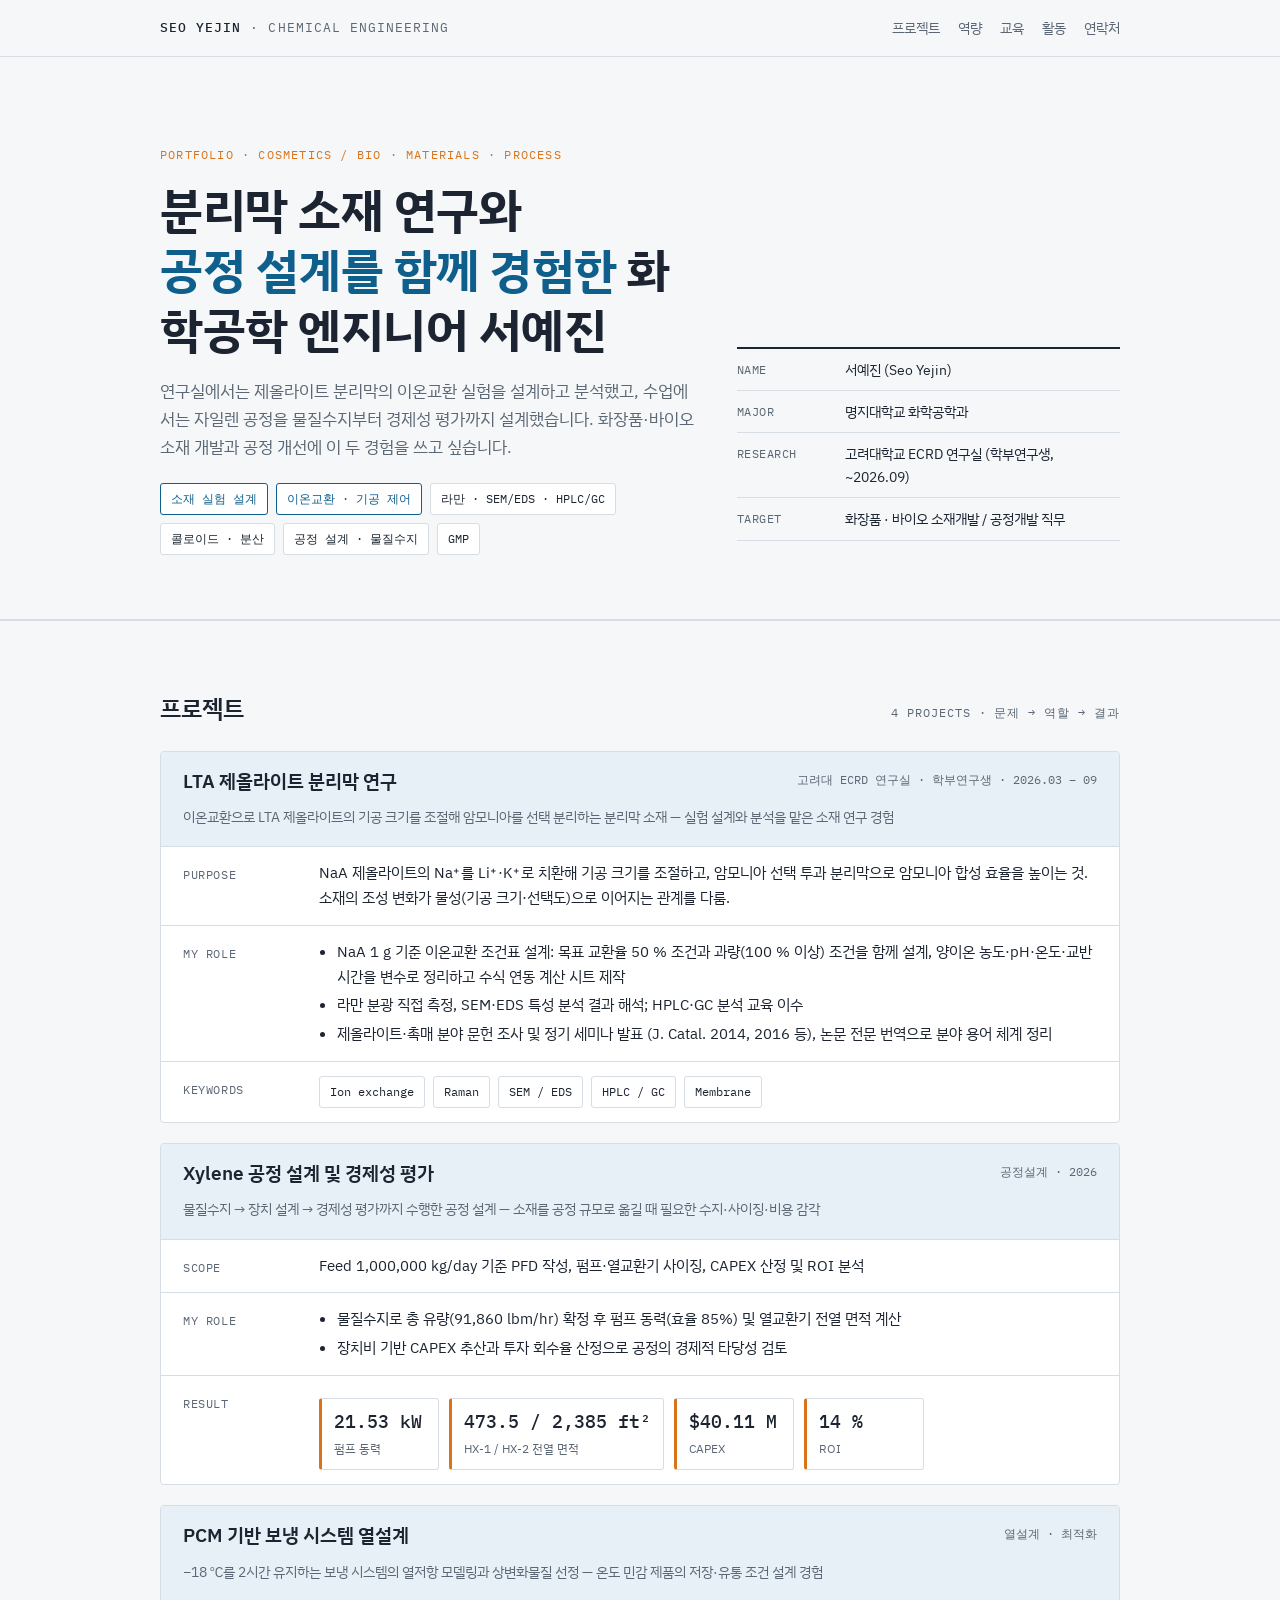
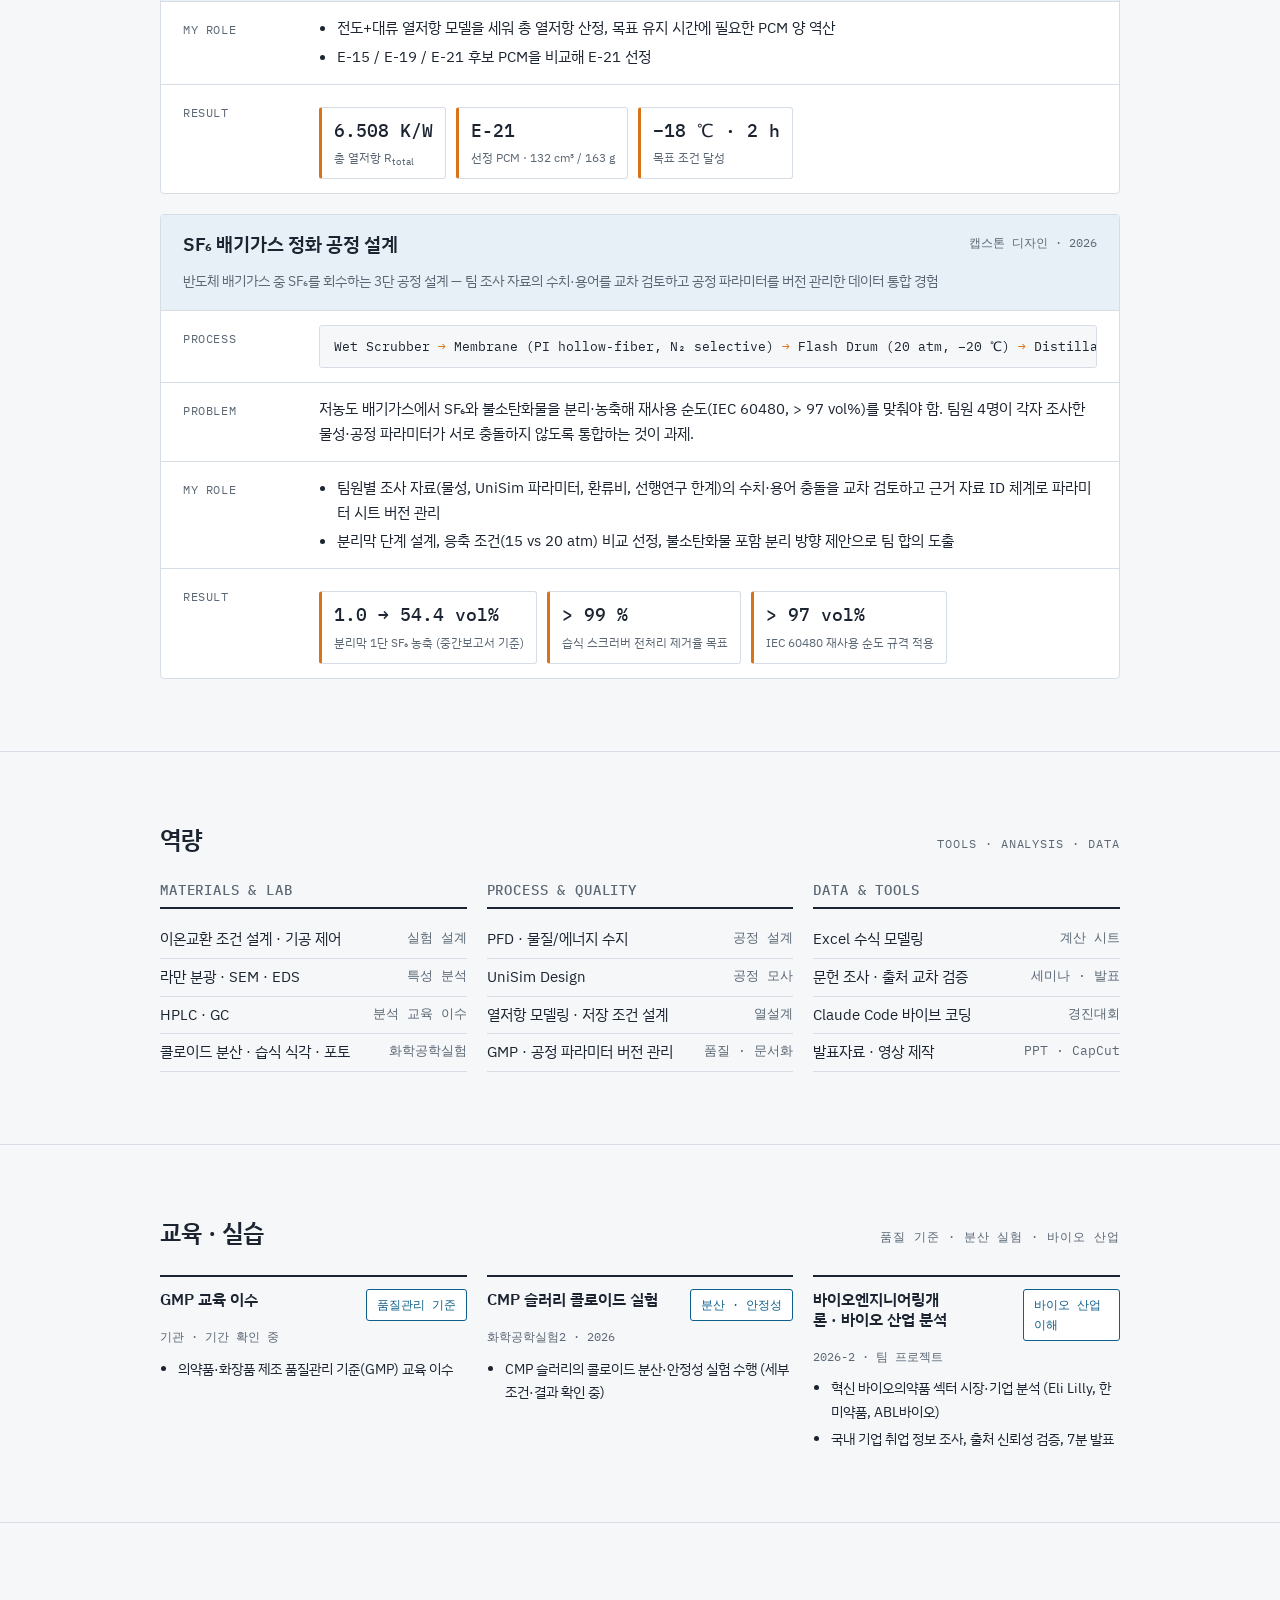
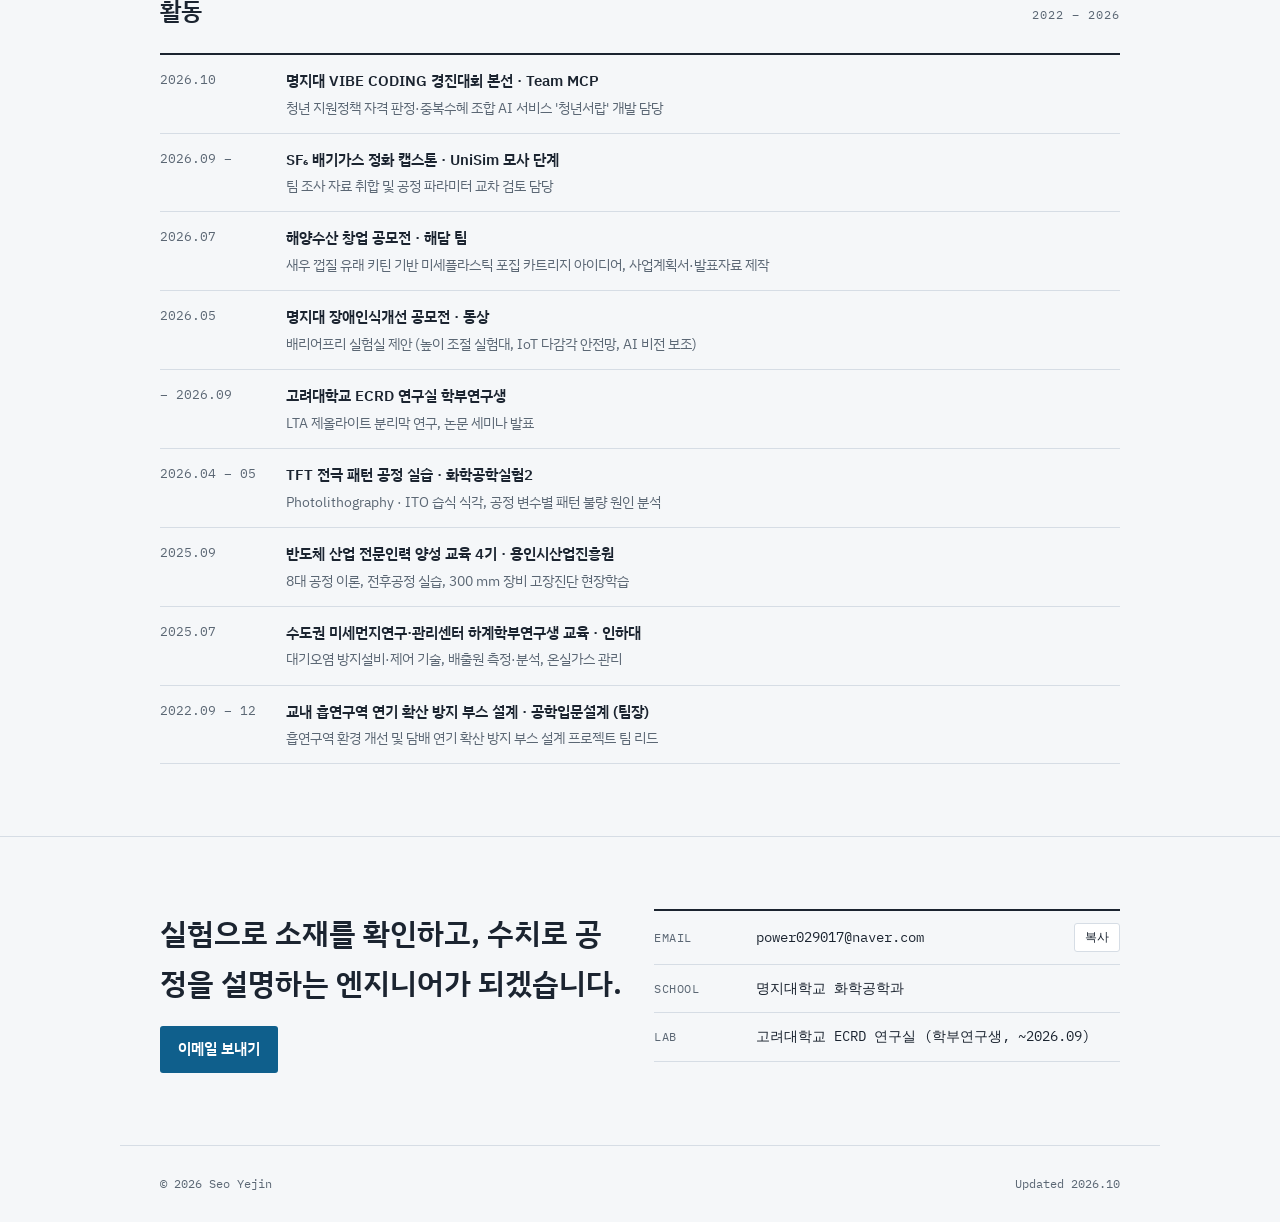
==== bio/index.html @ f0b6b264 "Add initial bio portfolio HTML structure" ====
<!doctype html>
<html lang="ko">
<head>
<meta charset="utf-8">
<meta name="viewport" content="width=device-width, initial-scale=1, viewport-fit=cover">
<title>서예진 포트폴리오</title>
<meta name="robots" content="noindex, nofollow">
<link rel="stylesheet" href="https://fonts.googleapis.com/css2?family=IBM+Plex+Sans+KR:wght@400;500;600;700&family=IBM+Plex+Mono:wght@400;500&display=swap">
<style>
/* Layout: 공정 데이터시트 — 좌측 스펙 라벨, 우측 값. 프로젝트는 "문제 → 역할 → 결과" 3행 시트로 통일 */
:root{
  --bg:#f5f7f9; --panel:#ffffff; --fg:#1b2430; --muted:#5b6774; --line:#d6dde5;
  --accent:#0f5f8c; --accent-ink:#ffffff; --stream:#d9731a; --tint:#e7f0f6;
  --font-body:"IBM Plex Sans KR","Noto Sans KR",-apple-system,"Apple SD Gothic Neo","Malgun Gothic",sans-serif;
  --font-mono:"IBM Plex Mono",ui-monospace,SFMono-Regular,Menlo,monospace;
}
@media (prefers-color-scheme: dark){ :root:not([data-theme="light"]){
  --bg:#11161c; --panel:#171e26; --fg:#e6ebf0; --muted:#95a3b1; --line:#2b3542;
  --accent:#5fb0dd; --accent-ink:#0b1620; --stream:#f09a4a; --tint:#1b2a36; color-scheme:dark } }
:root[data-theme="dark"]{
  --bg:#11161c; --panel:#171e26; --fg:#e6ebf0; --muted:#95a3b1; --line:#2b3542;
  --accent:#5fb0dd; --accent-ink:#0b1620; --stream:#f09a4a; --tint:#1b2a36; color-scheme:dark }

*{box-sizing:border-box}
body{margin:0;background:var(--bg);color:var(--fg);font-family:var(--font-body);font-size:16px;line-height:1.65;-webkit-font-smoothing:antialiased}
a{color:var(--accent)}
h1,h2,h3{margin:0;text-wrap:balance;line-height:1.25}
p{margin:0}
.wrap{max-width:1040px;margin:0 auto;padding-inline:clamp(16px,4vw,40px)}

/* header */
.top{position:sticky;top:env(safe-area-inset-top,0px);z-index:10;background:var(--bg);border-bottom:1px solid var(--line)}
.top .wrap{display:flex;align-items:center;justify-content:space-between;gap:16px;height:56px}
.brand{font-family:var(--font-mono);font-size:13px;letter-spacing:.08em;text-transform:uppercase;color:var(--muted)}
.brand b{color:var(--fg);font-weight:500}
nav{display:flex;gap:18px;font-size:14px}
nav a{color:var(--muted);text-decoration:none}
nav a:hover,nav a:focus-visible{color:var(--accent)}
@media (max-width:560px){nav{display:none}}

/* hero */
.hero{padding-block:clamp(40px,8vw,88px) clamp(32px,6vw,64px);border-bottom:1px solid var(--line)}
.hero .grid{display:grid;grid-template-columns:1.4fr 1fr;gap:40px;align-items:end}
@media (max-width:760px){.hero .grid{grid-template-columns:1fr;gap:28px}}
.eyebrow{font-family:var(--font-mono);font-size:12px;letter-spacing:.1em;text-transform:uppercase;color:var(--stream);margin-bottom:14px}
.hero h1{font-size:clamp(30px,5vw,48px);font-weight:700;letter-spacing:-.01em}
.hero h1 span{color:var(--accent)}
.lede{margin-top:18px;font-size:17px;color:var(--muted);max-width:34em}
.spec{border-top:2px solid var(--fg);font-size:14px}
.spec div{display:grid;grid-template-columns:96px 1fr;gap:12px;padding:9px 0;border-bottom:1px solid var(--line)}
.spec dt{font-family:var(--font-mono);font-size:12px;color:var(--muted);letter-spacing:.04em;padding-top:2px}
.spec dd{margin:0;min-width:0}
.chips{display:flex;flex-wrap:wrap;gap:8px;margin-top:22px}
.chip{font-family:var(--font-mono);font-size:12px;padding:5px 10px;border:1px solid var(--line);border-radius:3px;background:var(--panel);color:var(--fg)}
.chip.hot{border-color:var(--accent);color:var(--accent)}

/* sections */
section{padding-block:clamp(40px,6vw,72px)}
section+section{border-top:1px solid var(--line)}
.sec-head{display:flex;align-items:baseline;justify-content:space-between;gap:16px;margin-bottom:28px;flex-wrap:wrap}
.sec-head h2{font-size:24px;font-weight:600}
.sec-head .num{font-family:var(--font-mono);font-size:12px;color:var(--muted);letter-spacing:.08em}

/* project sheet */
.sheet{background:var(--panel);border:1px solid var(--line);border-radius:4px;overflow:hidden}
.sheet+.sheet{margin-top:20px}
.sheet-head{display:grid;grid-template-columns:1fr auto;gap:12px 24px;padding:18px 22px;border-bottom:1px solid var(--line);background:var(--tint)}
.sheet-head h3{font-size:19px;font-weight:600}
.sheet-head .tag{font-family:var(--font-mono);font-size:12px;color:var(--muted);text-align:right;white-space:nowrap}
.sheet-head .sub{grid-column:1/-1;font-size:14px;color:var(--muted)}
@media (max-width:560px){.sheet-head{grid-template-columns:1fr}.sheet-head .tag{text-align:left}}
.rows{display:grid}
.row{display:grid;grid-template-columns:120px 1fr;gap:16px;padding:14px 22px;border-bottom:1px solid var(--line);font-size:15px}
.row:last-child{border-bottom:0}
.row .k{font-family:var(--font-mono);font-size:12px;color:var(--muted);letter-spacing:.05em;padding-top:4px}
.row .v{min-width:0}
.row ul{margin:0;padding-left:18px}
.row li+li{margin-top:4px}
@media (max-width:560px){.row{grid-template-columns:1fr;gap:4px}}
.metrics{display:flex;flex-wrap:wrap;gap:10px;margin-top:8px}
.m{border:1px solid var(--line);border-left:3px solid var(--stream);padding:8px 12px;border-radius:3px;min-width:120px}
.m b{display:block;font-family:var(--font-mono);font-size:18px;font-weight:500;font-variant-numeric:tabular-nums;color:var(--fg)}
.m small{font-size:12px;color:var(--muted)}
.flow{font-family:var(--font-mono);font-size:13px;color:var(--fg);background:var(--bg);border:1px solid var(--line);padding:10px 14px;border-radius:3px;overflow-x:auto;white-space:nowrap}
.flow i{font-style:normal;color:var(--stream)}

/* skills */
.skills{display:grid;grid-template-columns:repeat(3,1fr);gap:20px}
@media (max-width:760px){.skills{grid-template-columns:1fr}}
.skill h3{font-size:14px;font-family:var(--font-mono);font-weight:500;letter-spacing:.06em;color:var(--muted);text-transform:uppercase;border-bottom:2px solid var(--fg);padding-bottom:8px;margin-bottom:12px}
.skill ul{list-style:none;margin:0;padding:0;font-size:15px}
.skill li{padding:6px 0;border-bottom:1px solid var(--line);display:flex;justify-content:space-between;gap:12px}
.skill li span{color:var(--muted);font-size:13px;font-family:var(--font-mono);white-space:nowrap}

/* timeline */
.tl{list-style:none;margin:0;padding:0;border-top:2px solid var(--fg)}
.tl li{display:grid;grid-template-columns:110px 1fr;gap:16px;padding:14px 0;border-bottom:1px solid var(--line);font-size:15px}
.tl .d{font-family:var(--font-mono);font-size:13px;color:var(--muted);font-variant-numeric:tabular-nums}
.tl .t b{font-weight:600}
.tl .t p{color:var(--muted);font-size:14px;margin-top:2px}
@media (max-width:560px){.tl li{grid-template-columns:1fr;gap:2px}}

/* contact */
.contact{display:grid;grid-template-columns:1fr 1fr;gap:28px;align-items:start}
@media (max-width:760px){.contact{grid-template-columns:1fr}}
.contact .big{font-size:clamp(22px,3.5vw,30px);font-weight:600;max-width:18em}
.cl{list-style:none;margin:0;padding:0;border-top:2px solid var(--fg)}
.cl li{display:grid;grid-template-columns:90px 1fr auto;gap:12px;align-items:center;padding:12px 0;border-bottom:1px solid var(--line);font-size:15px}
.cl .k{font-family:var(--font-mono);font-size:12px;color:var(--muted);letter-spacing:.05em}
.cl .v{font-family:var(--font-mono);font-size:14px;user-select:all;min-width:0;overflow-wrap:anywhere}
.copy{font-family:var(--font-mono);font-size:12px;padding:5px 10px;border:1px solid var(--line);background:var(--panel);color:var(--fg);border-radius:3px;cursor:pointer}
.copy:hover,.copy:focus-visible{border-color:var(--accent);color:var(--accent);outline:none}
.btn{display:inline-block;margin-top:18px;padding:11px 18px;background:var(--accent);color:var(--accent-ink);text-decoration:none;border-radius:3px;font-weight:600;font-size:15px}
footer{padding-block:28px;border-top:1px solid var(--line);font-family:var(--font-mono);font-size:12px;color:var(--muted);display:flex;justify-content:space-between;gap:12px;flex-wrap:wrap}
:focus-visible{outline:2px solid var(--accent);outline-offset:2px}
@media (prefers-reduced-motion:no-preference){html{scroll-behavior:smooth}}

/* training */
.edus{display:grid;grid-template-columns:repeat(3,1fr);gap:20px}
@media (max-width:760px){.edus{grid-template-columns:1fr}}
.edu{border-top:2px solid var(--fg);padding-top:12px;min-width:0}
.edu-head{display:flex;justify-content:space-between;align-items:flex-start;gap:10px}
.edu h3{font-size:16px;font-weight:600}
.edu .meta{font-family:var(--font-mono);font-size:12px;color:var(--muted);margin:6px 0 10px}
.edu ul{margin:0;padding-left:18px;font-size:14px}
.edu li+li{margin-top:4px}

</style>
</head>
<body>
<header class="top">
  <div class="wrap">
    <div class="brand"><b>SEO YEJIN</b> · Chemical Engineering</div>
    <nav><a href="#projects">프로젝트</a><a href="#skills">역량</a><a href="#training">교육</a><a href="#activity">활동</a><a href="#contact">연락처</a></nav>
  </div>
</header>

<section class="hero">
  <div class="wrap grid">
    <div>
      <p class="eyebrow">Portfolio · Cosmetics / Bio · Materials · Process</p>
      <h1>분리막 소재 연구와<br><span>공정 설계를 함께 경험한</span> 화학공학 엔지니어 서예진</h1>
      <p class="lede">연구실에서는 제올라이트 분리막의 이온교환 실험을 설계하고 분석했고, 수업에서는 자일렌 공정을 물질수지부터 경제성 평가까지 설계했습니다. 화장품·바이오 소재 개발과 공정 개선에 이 두 경험을 쓰고 싶습니다.</p>
      <div class="chips"><span class="chip hot">소재 실험 설계</span><span class="chip hot">이온교환 · 기공 제어</span><span class="chip">라만 · SEM/EDS · HPLC/GC</span><span class="chip">콜로이드 · 분산</span><span class="chip">공정 설계 · 물질수지</span><span class="chip">GMP</span></div>
    </div>
    <dl class="spec">
      <div><dt>NAME</dt><dd>서예진 (Seo Yejin)</dd></div>
      <div><dt>MAJOR</dt><dd>명지대학교 화학공학과</dd></div>
      <div><dt>RESEARCH</dt><dd>고려대학교 ECRD 연구실 (학부연구생, ~2026.09)</dd></div>
      <div><dt>TARGET</dt><dd>화장품 · 바이오 소재개발 / 공정개발 직무</dd></div>
    </dl>
  </div>
</section>

<section id="projects">
  <div class="wrap">
    <div class="sec-head"><h2>프로젝트</h2><span class="num">4 PROJECTS · 문제 → 역할 → 결과</span></div>
    <article class="sheet">
  <div class="sheet-head"><h3>LTA 제올라이트 분리막 연구</h3><span class="tag">고려대 ECRD 연구실 · 학부연구생 · 2026.03 – 09</span><p class="sub">이온교환으로 LTA 제올라이트의 기공 크기를 조절해 암모니아를 선택 분리하는 분리막 소재 — 실험 설계와 분석을 맡은 소재 연구 경험</p></div>
  <div class="rows"><div class="row"><span class="k">PURPOSE</span><div class="v">NaA 제올라이트의 Na⁺를 Li⁺·K⁺로 치환해 기공 크기를 조절하고, 암모니아 선택 투과 분리막으로 암모니아 합성 효율을 높이는 것. 소재의 조성 변화가 물성(기공 크기·선택도)으로 이어지는 관계를 다룸.</div></div><div class="row"><span class="k">MY ROLE</span><div class="v"><ul><li>NaA 1 g 기준 이온교환 조건표 설계: 목표 교환율 50 % 조건과 과량(100 % 이상) 조건을 함께 설계, 양이온 농도·pH·온도·교반 시간을 변수로 정리하고 수식 연동 계산 시트 제작</li><li>라만 분광 직접 측정, SEM·EDS 특성 분석 결과 해석; HPLC·GC 분석 교육 이수</li><li>제올라이트·촉매 분야 문헌 조사 및 정기 세미나 발표 (J. Catal. 2014, 2016 등), 논문 전문 번역으로 분야 용어 체계 정리</li></ul></div></div><div class="row"><span class="k">KEYWORDS</span><div class="v"><div class="chips" style="margin-top:0"><span class="chip">Ion exchange</span><span class="chip">Raman</span><span class="chip">SEM / EDS</span><span class="chip">HPLC / GC</span><span class="chip">Membrane</span></div></div></div></div>
</article><article class="sheet">
  <div class="sheet-head"><h3>Xylene 공정 설계 및 경제성 평가</h3><span class="tag">공정설계 · 2026</span><p class="sub">물질수지 → 장치 설계 → 경제성 평가까지 수행한 공정 설계 — 소재를 공정 규모로 옮길 때 필요한 수지·사이징·비용 감각</p></div>
  <div class="rows"><div class="row"><span class="k">SCOPE</span><div class="v">Feed 1,000,000 kg/day 기준 PFD 작성, 펌프·열교환기 사이징, CAPEX 산정 및 ROI 분석</div></div><div class="row"><span class="k">MY ROLE</span><div class="v"><ul><li>물질수지로 총 유량(91,860 lbm/hr) 확정 후 펌프 동력(효율 85%) 및 열교환기 전열 면적 계산</li><li>장치비 기반 CAPEX 추산과 투자 회수율 산정으로 공정의 경제적 타당성 검토</li></ul></div></div><div class="row"><span class="k">RESULT</span><div class="v"><div class="metrics"><div class="m"><b>21.53 kW</b><small>펌프 동력</small></div><div class="m"><b>473.5 / 2,385 ft²</b><small>HX-1 / HX-2 전열 면적</small></div><div class="m"><b>$40.11 M</b><small>CAPEX</small></div><div class="m"><b>14 %</b><small>ROI</small></div></div></div></div></div>
</article><article class="sheet">
  <div class="sheet-head"><h3>PCM 기반 보냉 시스템 열설계</h3><span class="tag">열설계 · 최적화</span><p class="sub">−18 ℃를 2시간 유지하는 보냉 시스템의 열저항 모델링과 상변화물질 선정 — 온도 민감 제품의 저장·유통 조건 설계 경험</p></div>
  <div class="rows"><div class="row"><span class="k">MY ROLE</span><div class="v"><ul><li>전도+대류 열저항 모델을 세워 총 열저항 산정, 목표 유지 시간에 필요한 PCM 양 역산</li><li>E-15 / E-19 / E-21 후보 PCM을 비교해 E-21 선정</li></ul></div></div><div class="row"><span class="k">RESULT</span><div class="v"><div class="metrics"><div class="m"><b>6.508 K/W</b><small>총 열저항 R<sub>total</sub></small></div><div class="m"><b>E-21</b><small>선정 PCM · 132 cm³ / 163 g</small></div><div class="m"><b>−18 ℃ · 2 h</b><small>목표 조건 달성</small></div></div></div></div></div>
</article><article class="sheet">
  <div class="sheet-head"><h3>SF₆ 배기가스 정화 공정 설계</h3><span class="tag">캡스톤 디자인 · 2026</span><p class="sub">반도체 배기가스 중 SF₆를 회수하는 3단 공정 설계 — 팀 조사 자료의 수치·용어를 교차 검토하고 공정 파라미터를 버전 관리한 데이터 통합 경험</p></div>
  <div class="rows"><div class="row"><span class="k">PROCESS</span><div class="v"><div class="flow">Wet Scrubber <i>→</i> Membrane (PI hollow-fiber, N₂ selective) <i>→</i> Flash Drum (20 atm, −20 ℃) <i>→</i> Distillation ×2</div></div></div><div class="row"><span class="k">PROBLEM</span><div class="v">저농도 배기가스에서 SF₆와 불소탄화물을 분리·농축해 재사용 순도(IEC 60480, &gt; 97 vol%)를 맞춰야 함. 팀원 4명이 각자 조사한 물성·공정 파라미터가 서로 충돌하지 않도록 통합하는 것이 과제.</div></div><div class="row"><span class="k">MY ROLE</span><div class="v"><ul><li>팀원별 조사 자료(물성, UniSim 파라미터, 환류비, 선행연구 한계)의 수치·용어 충돌을 교차 검토하고 근거 자료 ID 체계로 파라미터 시트 버전 관리</li><li>분리막 단계 설계, 응축 조건(15 vs 20 atm) 비교 선정, 불소탄화물 포함 분리 방향 제안으로 팀 합의 도출</li></ul></div></div><div class="row"><span class="k">RESULT</span><div class="v"><div class="metrics"><div class="m"><b>1.0 → 54.4 vol%</b><small>분리막 1단 SF₆ 농축 (중간보고서 기준)</small></div><div class="m"><b>&gt; 99 %</b><small>습식 스크러버 전처리 제거율 목표</small></div><div class="m"><b>&gt; 97 vol%</b><small>IEC 60480 재사용 순도 규격 적용</small></div></div></div></div></div>
</article>
  </div>
</section>

<section id="skills">
  <div class="wrap">
    <div class="sec-head"><h2>역량</h2><span class="num">TOOLS · ANALYSIS · DATA</span></div>
    <div class="skills"><div class="skill"><h3>Materials &amp; Lab</h3><ul><li>이온교환 조건 설계 · 기공 제어 <span>실험 설계</span></li><li>라만 분광 · SEM · EDS <span>특성 분석</span></li><li>HPLC · GC <span>분석 교육 이수</span></li><li>콜로이드 분산 · 습식 식각 · 포토 <span>화학공학실험</span></li></ul></div><div class="skill"><h3>Process &amp; Quality</h3><ul><li>PFD · 물질/에너지 수지 <span>공정 설계</span></li><li>UniSim Design <span>공정 모사</span></li><li>열저항 모델링 · 저장 조건 설계 <span>열설계</span></li><li>GMP · 공정 파라미터 버전 관리 <span>품질 · 문서화</span></li></ul></div><div class="skill"><h3>Data &amp; Tools</h3><ul><li>Excel 수식 모델링 <span>계산 시트</span></li><li>문헌 조사 · 출처 교차 검증 <span>세미나 · 발표</span></li><li>Claude Code 바이브 코딩 <span>경진대회</span></li><li>발표자료 · 영상 제작 <span>PPT · CapCut</span></li></ul></div></div>
  </div>
</section>

<section id="training">
  <div class="wrap">
    <div class="sec-head"><h2>교육 · 실습</h2><span class="num">품질 기준 · 분산 실험 · 바이오 산업</span></div>
    <div class="edus"><div class="edu"><div class="edu-head"><h3>GMP 교육 이수</h3><span class="chip hot">품질관리 기준</span></div><p class="meta">기관 · 기간 확인 중</p><ul><li>의약품·화장품 제조 품질관리 기준(GMP) 교육 이수</li></ul></div><div class="edu"><div class="edu-head"><h3>CMP 슬러리 콜로이드 실험</h3><span class="chip hot">분산 · 안정성</span></div><p class="meta">화학공학실험2 · 2026</p><ul><li>CMP 슬러리의 콜로이드 분산·안정성 실험 수행 (세부 조건·결과 확인 중)</li></ul></div><div class="edu"><div class="edu-head"><h3>바이오엔지니어링개론 · 바이오 산업 분석</h3><span class="chip hot">바이오 산업 이해</span></div><p class="meta">2026-2 · 팀 프로젝트</p><ul><li>혁신 바이오의약품 섹터 시장·기업 분석 (Eli Lilly, 한미약품, ABL바이오)</li><li>국내 기업 취업 정보 조사, 출처 신뢰성 검증, 7분 발표</li></ul></div></div>
  </div>
</section>

<section id="activity">
  <div class="wrap">
    <div class="sec-head"><h2>활동</h2><span class="num">2022 – 2026</span></div>
    <ul class="tl"><li><span class="d">2026.10</span><div class="t"><b>명지대 VIBE CODING 경진대회 본선 · Team MCP</b><p>청년 지원정책 자격 판정·중복수혜 조합 AI 서비스 '청년서랍' 개발 담당</p></div></li><li><span class="d">2026.09 –</span><div class="t"><b>SF₆ 배기가스 정화 캡스톤 · UniSim 모사 단계</b><p>팀 조사 자료 취합 및 공정 파라미터 교차 검토 담당</p></div></li><li><span class="d">2026.07</span><div class="t"><b>해양수산 창업 공모전 · 해담 팀</b><p>새우 껍질 유래 키틴 기반 미세플라스틱 포집 카트리지 아이디어, 사업계획서·발표자료 제작</p></div></li><li><span class="d">2026.05</span><div class="t"><b>명지대 장애인식개선 공모전 · 동상</b><p>배리어프리 실험실 제안 (높이 조절 실험대, IoT 다감각 안전망, AI 비전 보조)</p></div></li><li><span class="d">– 2026.09</span><div class="t"><b>고려대학교 ECRD 연구실 학부연구생</b><p>LTA 제올라이트 분리막 연구, 논문 세미나 발표</p></div></li><li><span class="d">2026.04 – 05</span><div class="t"><b>TFT 전극 패턴 공정 실습 · 화학공학실험2</b><p>Photolithography · ITO 습식 식각, 공정 변수별 패턴 불량 원인 분석</p></div></li><li><span class="d">2025.09</span><div class="t"><b>반도체 산업 전문인력 양성 교육 4기 · 용인시산업진흥원</b><p>8대 공정 이론, 전후공정 실습, 300 mm 장비 고장진단 현장학습</p></div></li><li><span class="d">2025.07</span><div class="t"><b>수도권 미세먼지연구·관리센터 하계학부연구생 교육 · 인하대</b><p>대기오염 방지설비·제어 기술, 배출원 측정·분석, 온실가스 관리</p></div></li><li><span class="d">2022.09 – 12</span><div class="t"><b>교내 흡연구역 연기 확산 방지 부스 설계 · 공학입문설계 (팀장)</b><p>흡연구역 환경 개선 및 담배 연기 확산 방지 부스 설계 프로젝트 팀 리드</p></div></li></ul>
  </div>
</section>

<section id="contact">
  <div class="wrap contact">
    <div>
      <p class="big">실험으로 소재를 확인하고, 수치로 공정을 설명하는 엔지니어가 되겠습니다.</p>
      <a class="btn" href="mailto:power029017@naver.com">이메일 보내기</a>
    </div>
    <ul class="cl">
      <li><span class="k">EMAIL</span><span class="v" id="email">power029017@naver.com</span><button class="copy" type="button" data-copy="email">복사</button></li>
      <li><span class="k">SCHOOL</span><span class="v">명지대학교 화학공학과</span><span></span></li>
      <li><span class="k">LAB</span><span class="v">고려대학교 ECRD 연구실 (학부연구생, ~2026.09)</span><span></span></li>
    </ul>
  </div>
</section>

<footer class="wrap"><span>© 2026 Seo Yejin</span><span>Updated 2026.10</span></footer>

<script>
document.querySelectorAll('.copy').forEach(function(btn){
  btn.addEventListener('click',function(){
    var el=document.getElementById(btn.dataset.copy);var txt=el.textContent.trim();
    var done=function(){btn.textContent='복사됨';setTimeout(function(){btn.textContent='복사'},1500)};
    function sel(){var r=document.createRange();r.selectNodeContents(el);var s=window.getSelection();s.removeAllRanges();s.addRange(r)}
    if(navigator.clipboard&&navigator.clipboard.writeText){navigator.clipboard.writeText(txt).then(done).catch(sel)}else{sel()}
  });
});
</script>
</body>
</html>
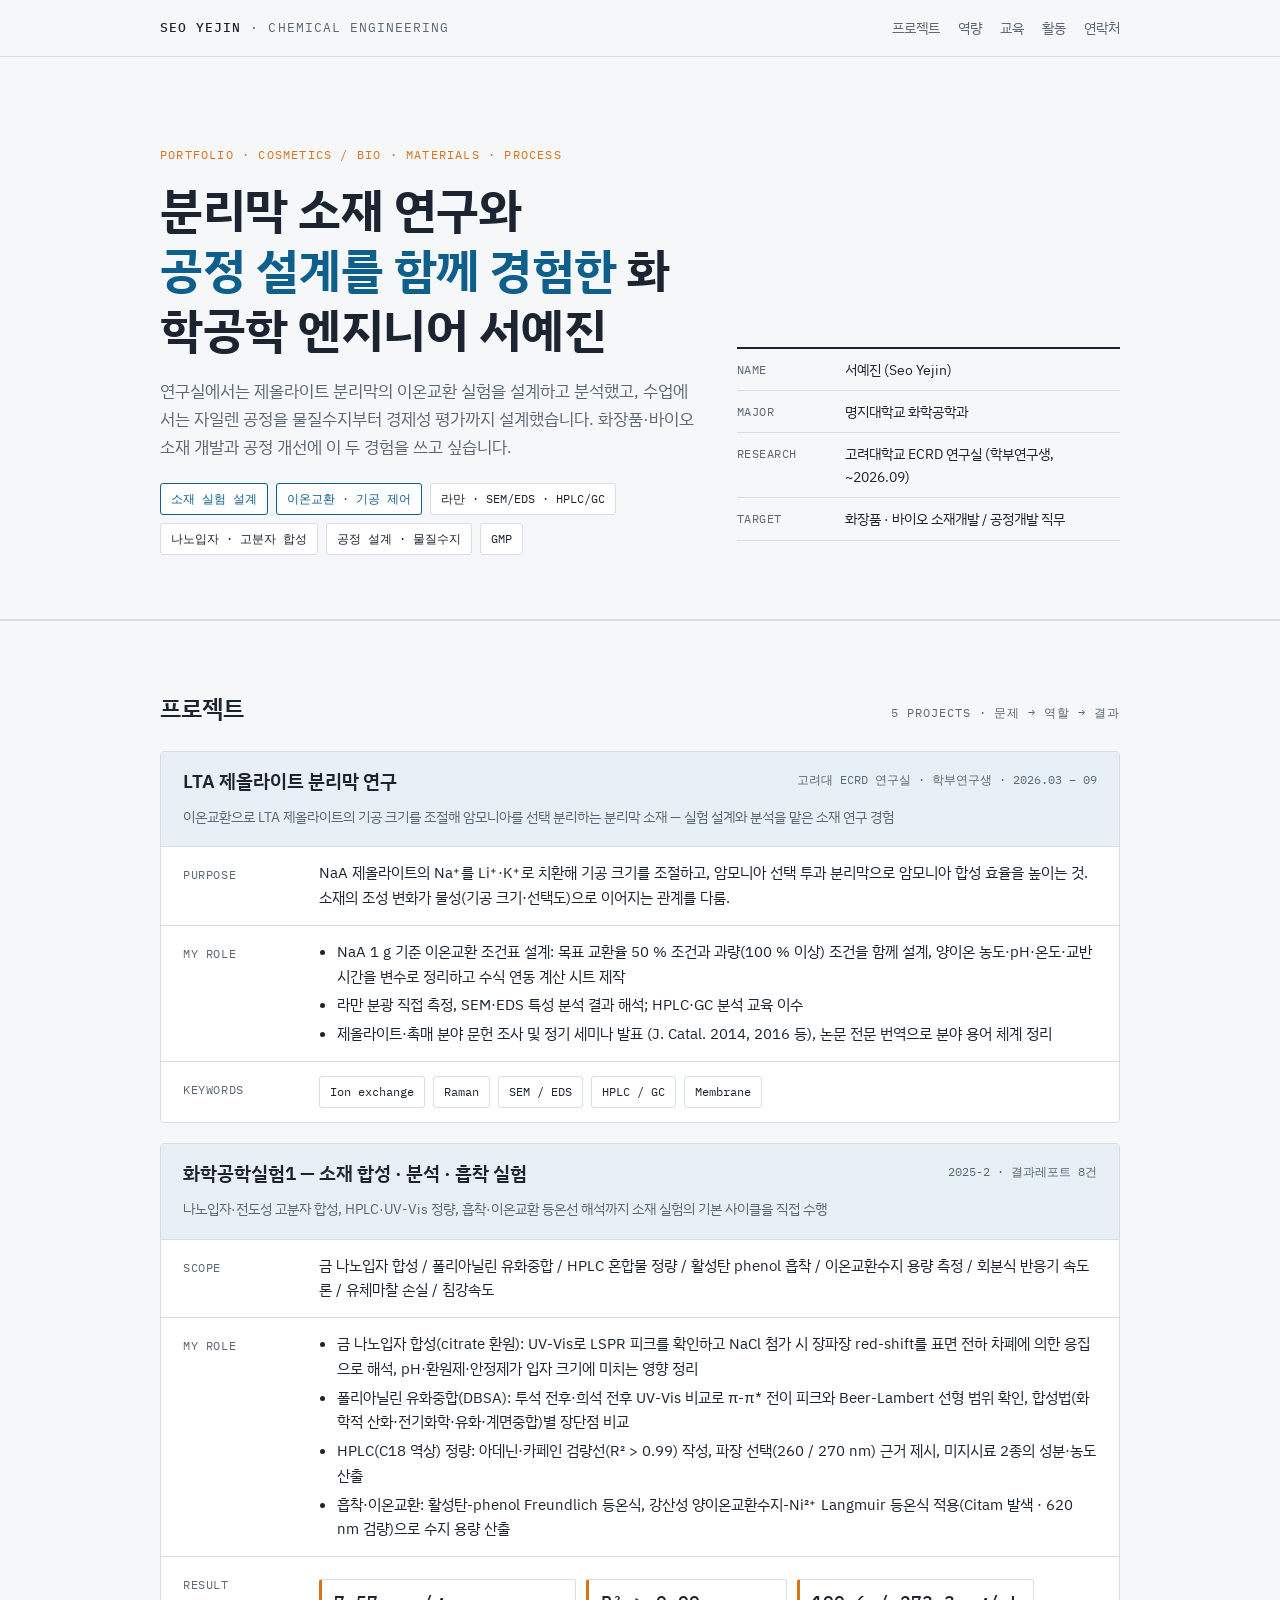
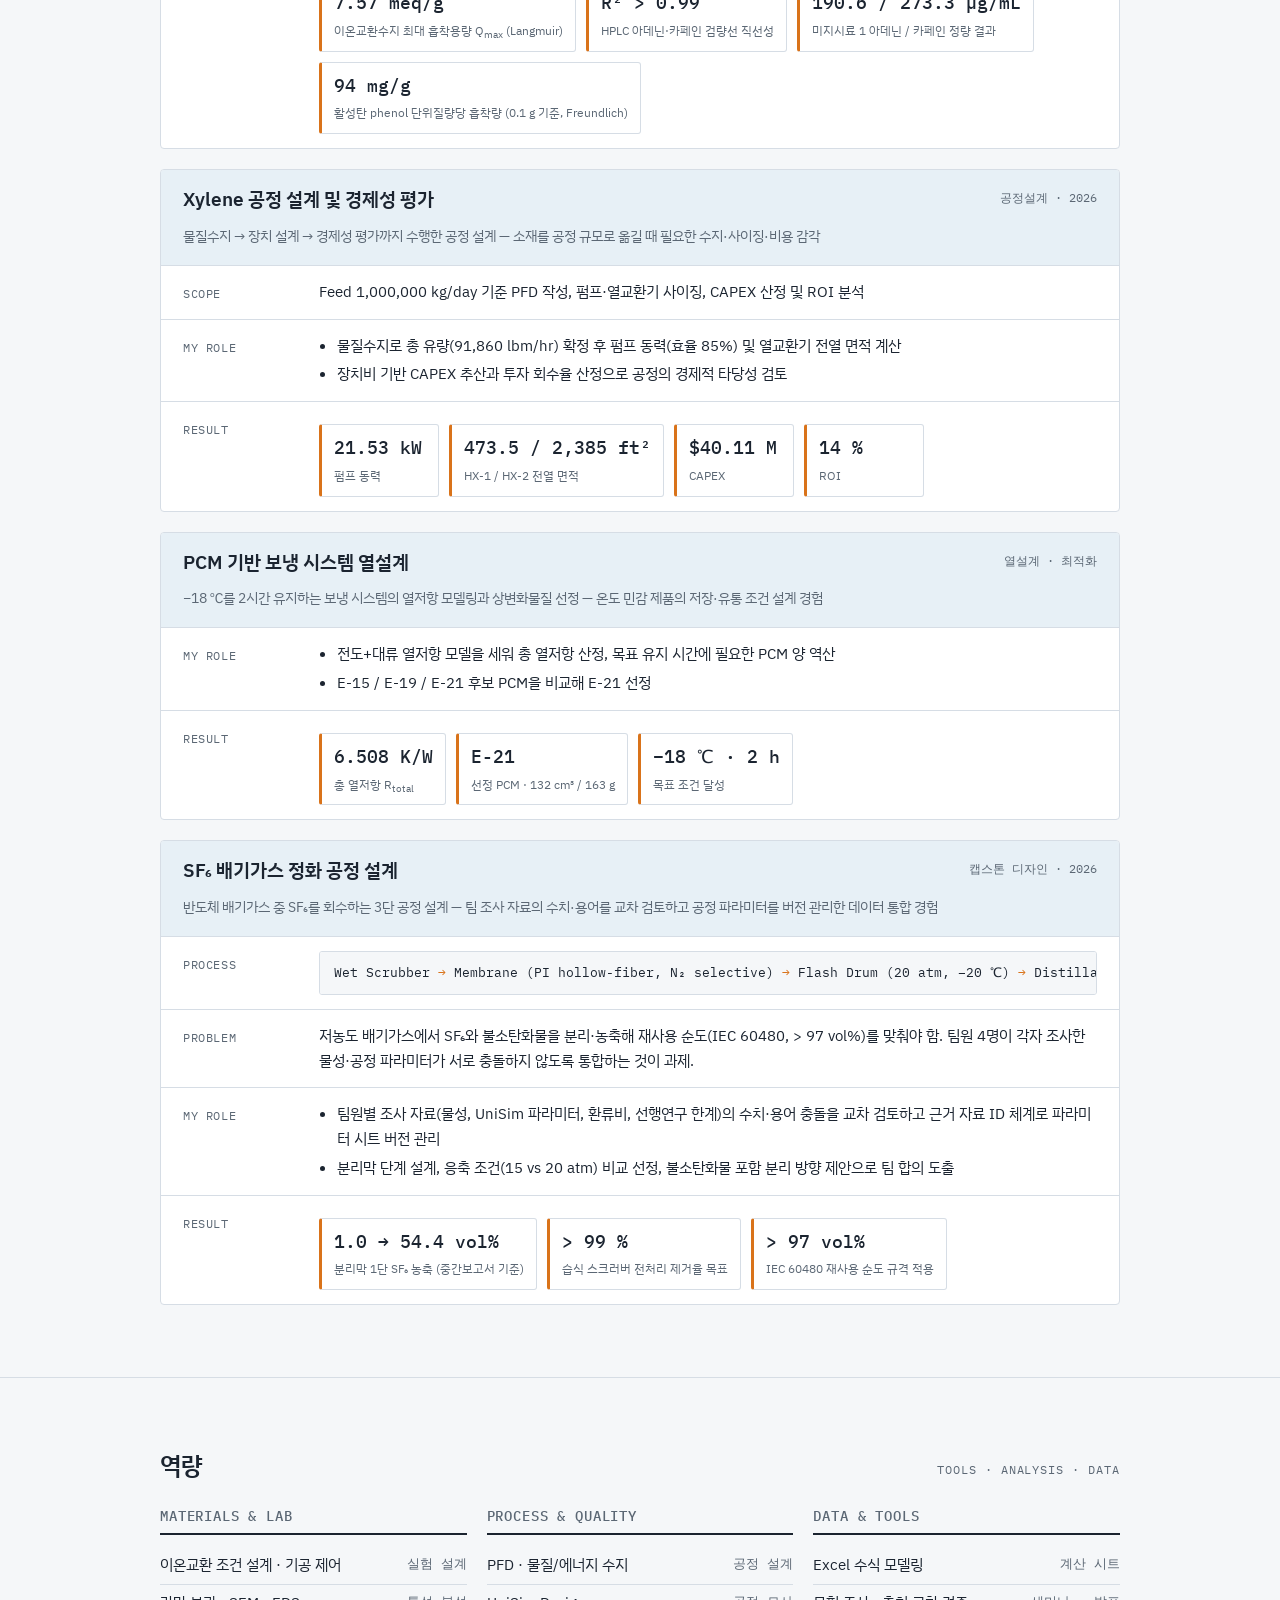
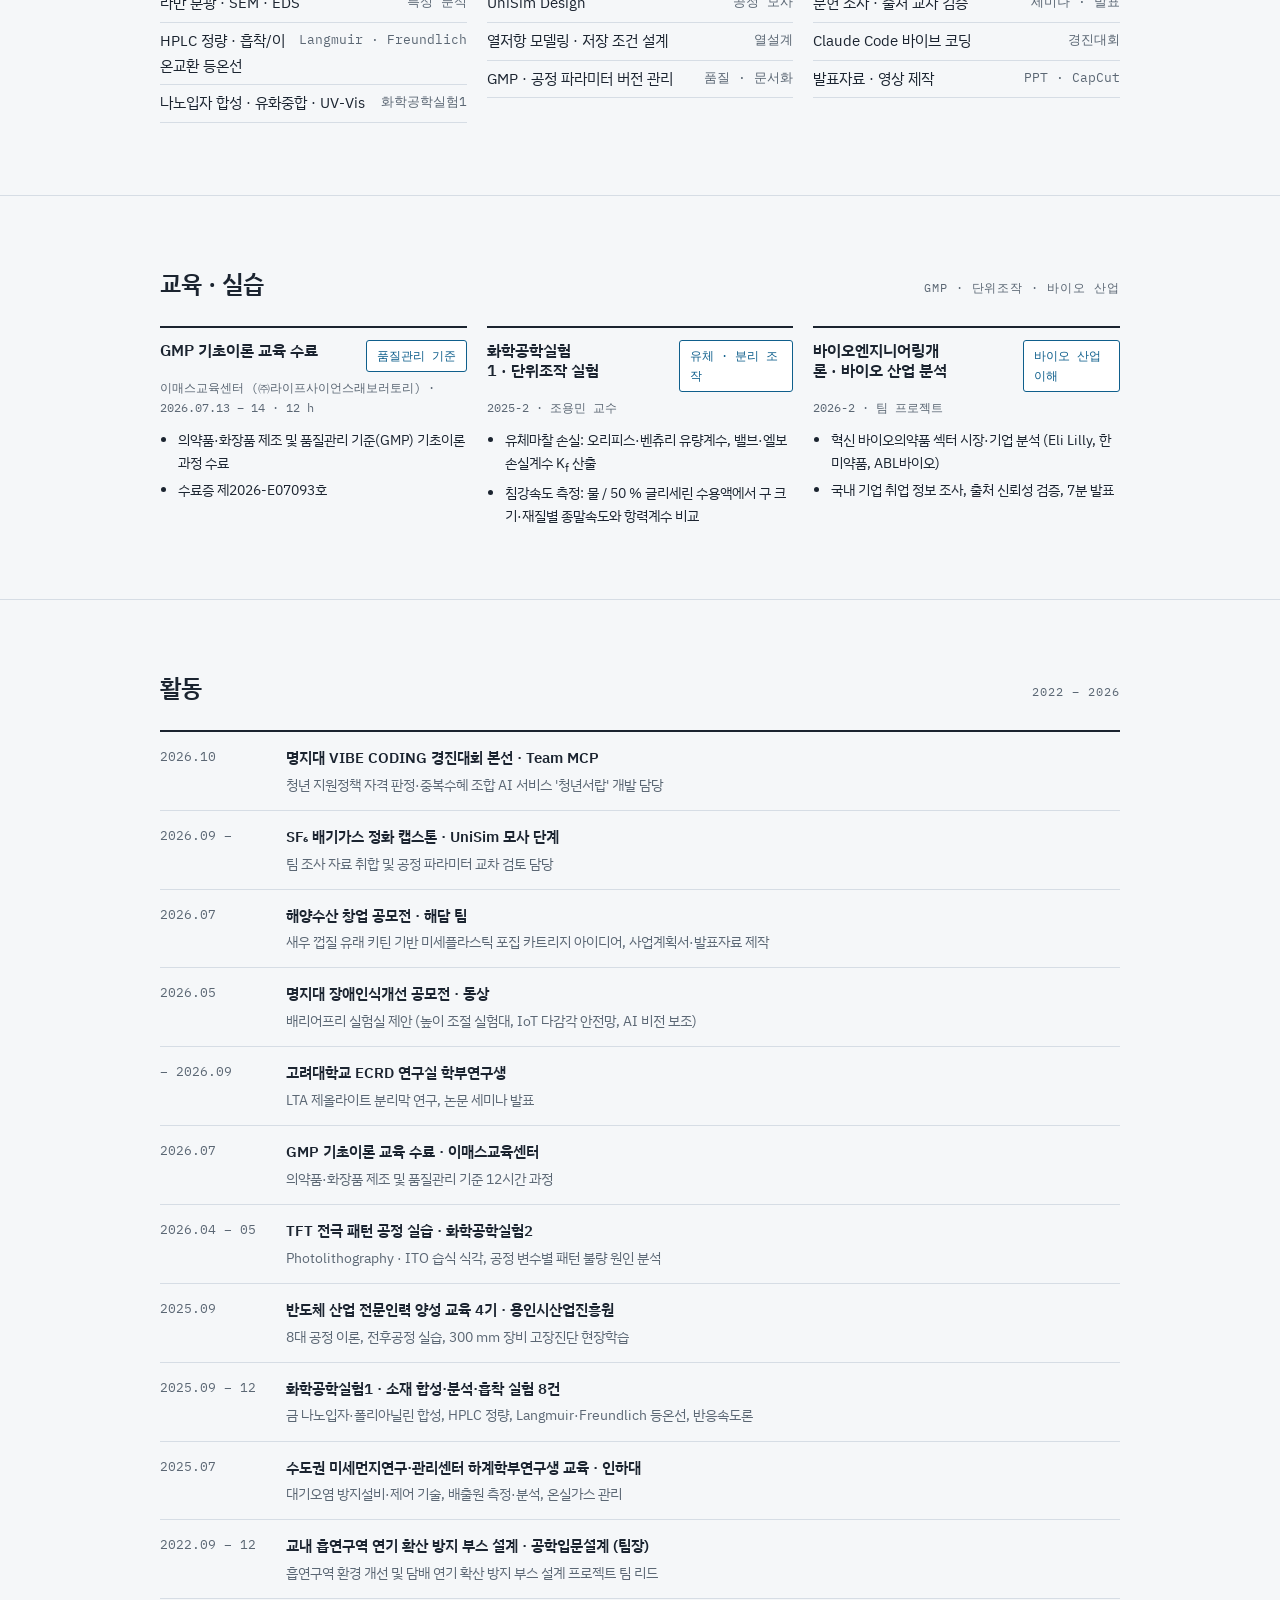
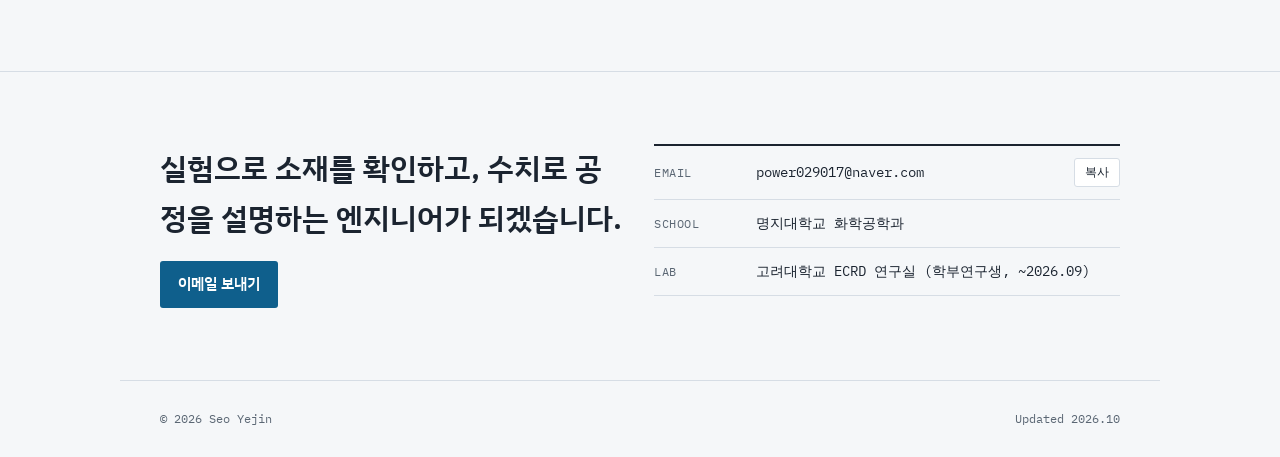
==== commit dde01108: "Revise project count and skills in index.html Updated project sections and skills in the bio page." ====
--- a/bio/index.html
+++ b/bio/index.html
@@ -141,7 +141,7 @@
       <p class="eyebrow">Portfolio · Cosmetics / Bio · Materials · Process</p>
       <h1>분리막 소재 연구와<br><span>공정 설계를 함께 경험한</span> 화학공학 엔지니어 서예진</h1>
       <p class="lede">연구실에서는 제올라이트 분리막의 이온교환 실험을 설계하고 분석했고, 수업에서는 자일렌 공정을 물질수지부터 경제성 평가까지 설계했습니다. 화장품·바이오 소재 개발과 공정 개선에 이 두 경험을 쓰고 싶습니다.</p>
-      <div class="chips"><span class="chip hot">소재 실험 설계</span><span class="chip hot">이온교환 · 기공 제어</span><span class="chip">라만 · SEM/EDS · HPLC/GC</span><span class="chip">콜로이드 · 분산</span><span class="chip">공정 설계 · 물질수지</span><span class="chip">GMP</span></div>
+      <div class="chips"><span class="chip hot">소재 실험 설계</span><span class="chip hot">이온교환 · 기공 제어</span><span class="chip">라만 · SEM/EDS · HPLC/GC</span><span class="chip">나노입자 · 고분자 합성</span><span class="chip">공정 설계 · 물질수지</span><span class="chip">GMP</span></div>
     </div>
     <dl class="spec">
       <div><dt>NAME</dt><dd>서예진 (Seo Yejin)</dd></div>
@@ -154,11 +154,14 @@
 
 <section id="projects">
   <div class="wrap">
-    <div class="sec-head"><h2>프로젝트</h2><span class="num">4 PROJECTS · 문제 → 역할 → 결과</span></div>
+    <div class="sec-head"><h2>프로젝트</h2><span class="num">5 PROJECTS · 문제 → 역할 → 결과</span></div>
     <article class="sheet">
   <div class="sheet-head"><h3>LTA 제올라이트 분리막 연구</h3><span class="tag">고려대 ECRD 연구실 · 학부연구생 · 2026.03 – 09</span><p class="sub">이온교환으로 LTA 제올라이트의 기공 크기를 조절해 암모니아를 선택 분리하는 분리막 소재 — 실험 설계와 분석을 맡은 소재 연구 경험</p></div>
   <div class="rows"><div class="row"><span class="k">PURPOSE</span><div class="v">NaA 제올라이트의 Na⁺를 Li⁺·K⁺로 치환해 기공 크기를 조절하고, 암모니아 선택 투과 분리막으로 암모니아 합성 효율을 높이는 것. 소재의 조성 변화가 물성(기공 크기·선택도)으로 이어지는 관계를 다룸.</div></div><div class="row"><span class="k">MY ROLE</span><div class="v"><ul><li>NaA 1 g 기준 이온교환 조건표 설계: 목표 교환율 50 % 조건과 과량(100 % 이상) 조건을 함께 설계, 양이온 농도·pH·온도·교반 시간을 변수로 정리하고 수식 연동 계산 시트 제작</li><li>라만 분광 직접 측정, SEM·EDS 특성 분석 결과 해석; HPLC·GC 분석 교육 이수</li><li>제올라이트·촉매 분야 문헌 조사 및 정기 세미나 발표 (J. Catal. 2014, 2016 등), 논문 전문 번역으로 분야 용어 체계 정리</li></ul></div></div><div class="row"><span class="k">KEYWORDS</span><div class="v"><div class="chips" style="margin-top:0"><span class="chip">Ion exchange</span><span class="chip">Raman</span><span class="chip">SEM / EDS</span><span class="chip">HPLC / GC</span><span class="chip">Membrane</span></div></div></div></div>
 </article><article class="sheet">
+  <div class="sheet-head"><h3>화학공학실험1 — 소재 합성 · 분석 · 흡착 실험</h3><span class="tag">2025-2 · 결과레포트 8건</span><p class="sub">나노입자·전도성 고분자 합성, HPLC·UV-Vis 정량, 흡착·이온교환 등온선 해석까지 소재 실험의 기본 사이클을 직접 수행</p></div>
+  <div class="rows"><div class="row"><span class="k">SCOPE</span><div class="v">금 나노입자 합성 / 폴리아닐린 유화중합 / HPLC 혼합물 정량 / 활성탄 phenol 흡착 / 이온교환수지 용량 측정 / 회분식 반응기 속도론 / 유체마찰 손실 / 침강속도</div></div><div class="row"><span class="k">MY ROLE</span><div class="v"><ul><li>금 나노입자 합성(citrate 환원): UV-Vis로 LSPR 피크를 확인하고 NaCl 첨가 시 장파장 red-shift를 표면 전하 차폐에 의한 응집으로 해석, pH·환원제·안정제가 입자 크기에 미치는 영향 정리</li><li>폴리아닐린 유화중합(DBSA): 투석 전후·희석 전후 UV-Vis 비교로 π-π* 전이 피크와 Beer-Lambert 선형 범위 확인, 합성법(화학적 산화·전기화학·유화·계면중합)별 장단점 비교</li><li>HPLC(C18 역상) 정량: 아데닌·카페인 검량선(R² &gt; 0.99) 작성, 파장 선택(260 / 270 nm) 근거 제시, 미지시료 2종의 성분·농도 산출</li><li>흡착·이온교환: 활성탄-phenol Freundlich 등온식, 강산성 양이온교환수지-Ni²⁺ Langmuir 등온식 적용(Citam 발색 · 620 nm 검량)으로 수지 용량 산출</li></ul></div></div><div class="row"><span class="k">RESULT</span><div class="v"><div class="metrics"><div class="m"><b>7.57 meq/g</b><small>이온교환수지 최대 흡착용량 Q<sub>max</sub> (Langmuir)</small></div><div class="m"><b>R² &gt; 0.99</b><small>HPLC 아데닌·카페인 검량선 직선성</small></div><div class="m"><b>190.6 / 273.3 µg/mL</b><small>미지시료 1 아데닌 / 카페인 정량 결과</small></div><div class="m"><b>94 mg/g</b><small>활성탄 phenol 단위질량당 흡착량 (0.1 g 기준, Freundlich)</small></div></div></div></div></div>
+</article><article class="sheet">
   <div class="sheet-head"><h3>Xylene 공정 설계 및 경제성 평가</h3><span class="tag">공정설계 · 2026</span><p class="sub">물질수지 → 장치 설계 → 경제성 평가까지 수행한 공정 설계 — 소재를 공정 규모로 옮길 때 필요한 수지·사이징·비용 감각</p></div>
   <div class="rows"><div class="row"><span class="k">SCOPE</span><div class="v">Feed 1,000,000 kg/day 기준 PFD 작성, 펌프·열교환기 사이징, CAPEX 산정 및 ROI 분석</div></div><div class="row"><span class="k">MY ROLE</span><div class="v"><ul><li>물질수지로 총 유량(91,860 lbm/hr) 확정 후 펌프 동력(효율 85%) 및 열교환기 전열 면적 계산</li><li>장치비 기반 CAPEX 추산과 투자 회수율 산정으로 공정의 경제적 타당성 검토</li></ul></div></div><div class="row"><span class="k">RESULT</span><div class="v"><div class="metrics"><div class="m"><b>21.53 kW</b><small>펌프 동력</small></div><div class="m"><b>473.5 / 2,385 ft²</b><small>HX-1 / HX-2 전열 면적</small></div><div class="m"><b>$40.11 M</b><small>CAPEX</small></div><div class="m"><b>14 %</b><small>ROI</small></div></div></div></div></div>
 </article><article class="sheet">
@@ -174,21 +177,21 @@
 <section id="skills">
   <div class="wrap">
     <div class="sec-head"><h2>역량</h2><span class="num">TOOLS · ANALYSIS · DATA</span></div>
-    <div class="skills"><div class="skill"><h3>Materials &amp; Lab</h3><ul><li>이온교환 조건 설계 · 기공 제어 <span>실험 설계</span></li><li>라만 분광 · SEM · EDS <span>특성 분석</span></li><li>HPLC · GC <span>분석 교육 이수</span></li><li>콜로이드 분산 · 습식 식각 · 포토 <span>화학공학실험</span></li></ul></div><div class="skill"><h3>Process &amp; Quality</h3><ul><li>PFD · 물질/에너지 수지 <span>공정 설계</span></li><li>UniSim Design <span>공정 모사</span></li><li>열저항 모델링 · 저장 조건 설계 <span>열설계</span></li><li>GMP · 공정 파라미터 버전 관리 <span>품질 · 문서화</span></li></ul></div><div class="skill"><h3>Data &amp; Tools</h3><ul><li>Excel 수식 모델링 <span>계산 시트</span></li><li>문헌 조사 · 출처 교차 검증 <span>세미나 · 발표</span></li><li>Claude Code 바이브 코딩 <span>경진대회</span></li><li>발표자료 · 영상 제작 <span>PPT · CapCut</span></li></ul></div></div>
+    <div class="skills"><div class="skill"><h3>Materials &amp; Lab</h3><ul><li>이온교환 조건 설계 · 기공 제어 <span>실험 설계</span></li><li>라만 분광 · SEM · EDS <span>특성 분석</span></li><li>HPLC 정량 · 흡착/이온교환 등온선 <span>Langmuir · Freundlich</span></li><li>나노입자 합성 · 유화중합 · UV-Vis <span>화학공학실험1</span></li></ul></div><div class="skill"><h3>Process &amp; Quality</h3><ul><li>PFD · 물질/에너지 수지 <span>공정 설계</span></li><li>UniSim Design <span>공정 모사</span></li><li>열저항 모델링 · 저장 조건 설계 <span>열설계</span></li><li>GMP · 공정 파라미터 버전 관리 <span>품질 · 문서화</span></li></ul></div><div class="skill"><h3>Data &amp; Tools</h3><ul><li>Excel 수식 모델링 <span>계산 시트</span></li><li>문헌 조사 · 출처 교차 검증 <span>세미나 · 발표</span></li><li>Claude Code 바이브 코딩 <span>경진대회</span></li><li>발표자료 · 영상 제작 <span>PPT · CapCut</span></li></ul></div></div>
   </div>
 </section>
 
 <section id="training">
   <div class="wrap">
-    <div class="sec-head"><h2>교육 · 실습</h2><span class="num">품질 기준 · 분산 실험 · 바이오 산업</span></div>
-    <div class="edus"><div class="edu"><div class="edu-head"><h3>GMP 교육 이수</h3><span class="chip hot">품질관리 기준</span></div><p class="meta">기관 · 기간 확인 중</p><ul><li>의약품·화장품 제조 품질관리 기준(GMP) 교육 이수</li></ul></div><div class="edu"><div class="edu-head"><h3>CMP 슬러리 콜로이드 실험</h3><span class="chip hot">분산 · 안정성</span></div><p class="meta">화학공학실험2 · 2026</p><ul><li>CMP 슬러리의 콜로이드 분산·안정성 실험 수행 (세부 조건·결과 확인 중)</li></ul></div><div class="edu"><div class="edu-head"><h3>바이오엔지니어링개론 · 바이오 산업 분석</h3><span class="chip hot">바이오 산업 이해</span></div><p class="meta">2026-2 · 팀 프로젝트</p><ul><li>혁신 바이오의약품 섹터 시장·기업 분석 (Eli Lilly, 한미약품, ABL바이오)</li><li>국내 기업 취업 정보 조사, 출처 신뢰성 검증, 7분 발표</li></ul></div></div>
+    <div class="sec-head"><h2>교육 · 실습</h2><span class="num">GMP · 단위조작 · 바이오 산업</span></div>
+    <div class="edus"><div class="edu"><div class="edu-head"><h3>GMP 기초이론 교육 수료</h3><span class="chip hot">품질관리 기준</span></div><p class="meta">이매스교육센터 (㈜라이프사이언스래보러토리) · 2026.07.13 – 14 · 12 h</p><ul><li>의약품·화장품 제조 및 품질관리 기준(GMP) 기초이론 과정 수료</li><li>수료증 제2026-E07093호</li></ul></div><div class="edu"><div class="edu-head"><h3>화학공학실험1 · 단위조작 실험</h3><span class="chip hot">유체 · 분리 조작</span></div><p class="meta">2025-2 · 조용민 교수</p><ul><li>유체마찰 손실: 오리피스·벤츄리 유량계수, 밸브·엘보 손실계수 K<sub>f</sub> 산출</li><li>침강속도 측정: 물 / 50 % 글리세린 수용액에서 구 크기·재질별 종말속도와 항력계수 비교</li></ul></div><div class="edu"><div class="edu-head"><h3>바이오엔지니어링개론 · 바이오 산업 분석</h3><span class="chip hot">바이오 산업 이해</span></div><p class="meta">2026-2 · 팀 프로젝트</p><ul><li>혁신 바이오의약품 섹터 시장·기업 분석 (Eli Lilly, 한미약품, ABL바이오)</li><li>국내 기업 취업 정보 조사, 출처 신뢰성 검증, 7분 발표</li></ul></div></div>
   </div>
 </section>
 
 <section id="activity">
   <div class="wrap">
     <div class="sec-head"><h2>활동</h2><span class="num">2022 – 2026</span></div>
-    <ul class="tl"><li><span class="d">2026.10</span><div class="t"><b>명지대 VIBE CODING 경진대회 본선 · Team MCP</b><p>청년 지원정책 자격 판정·중복수혜 조합 AI 서비스 '청년서랍' 개발 담당</p></div></li><li><span class="d">2026.09 –</span><div class="t"><b>SF₆ 배기가스 정화 캡스톤 · UniSim 모사 단계</b><p>팀 조사 자료 취합 및 공정 파라미터 교차 검토 담당</p></div></li><li><span class="d">2026.07</span><div class="t"><b>해양수산 창업 공모전 · 해담 팀</b><p>새우 껍질 유래 키틴 기반 미세플라스틱 포집 카트리지 아이디어, 사업계획서·발표자료 제작</p></div></li><li><span class="d">2026.05</span><div class="t"><b>명지대 장애인식개선 공모전 · 동상</b><p>배리어프리 실험실 제안 (높이 조절 실험대, IoT 다감각 안전망, AI 비전 보조)</p></div></li><li><span class="d">– 2026.09</span><div class="t"><b>고려대학교 ECRD 연구실 학부연구생</b><p>LTA 제올라이트 분리막 연구, 논문 세미나 발표</p></div></li><li><span class="d">2026.04 – 05</span><div class="t"><b>TFT 전극 패턴 공정 실습 · 화학공학실험2</b><p>Photolithography · ITO 습식 식각, 공정 변수별 패턴 불량 원인 분석</p></div></li><li><span class="d">2025.09</span><div class="t"><b>반도체 산업 전문인력 양성 교육 4기 · 용인시산업진흥원</b><p>8대 공정 이론, 전후공정 실습, 300 mm 장비 고장진단 현장학습</p></div></li><li><span class="d">2025.07</span><div class="t"><b>수도권 미세먼지연구·관리센터 하계학부연구생 교육 · 인하대</b><p>대기오염 방지설비·제어 기술, 배출원 측정·분석, 온실가스 관리</p></div></li><li><span class="d">2022.09 – 12</span><div class="t"><b>교내 흡연구역 연기 확산 방지 부스 설계 · 공학입문설계 (팀장)</b><p>흡연구역 환경 개선 및 담배 연기 확산 방지 부스 설계 프로젝트 팀 리드</p></div></li></ul>
+    <ul class="tl"><li><span class="d">2026.10</span><div class="t"><b>명지대 VIBE CODING 경진대회 본선 · Team MCP</b><p>청년 지원정책 자격 판정·중복수혜 조합 AI 서비스 '청년서랍' 개발 담당</p></div></li><li><span class="d">2026.09 –</span><div class="t"><b>SF₆ 배기가스 정화 캡스톤 · UniSim 모사 단계</b><p>팀 조사 자료 취합 및 공정 파라미터 교차 검토 담당</p></div></li><li><span class="d">2026.07</span><div class="t"><b>해양수산 창업 공모전 · 해담 팀</b><p>새우 껍질 유래 키틴 기반 미세플라스틱 포집 카트리지 아이디어, 사업계획서·발표자료 제작</p></div></li><li><span class="d">2026.05</span><div class="t"><b>명지대 장애인식개선 공모전 · 동상</b><p>배리어프리 실험실 제안 (높이 조절 실험대, IoT 다감각 안전망, AI 비전 보조)</p></div></li><li><span class="d">– 2026.09</span><div class="t"><b>고려대학교 ECRD 연구실 학부연구생</b><p>LTA 제올라이트 분리막 연구, 논문 세미나 발표</p></div></li><li><span class="d">2026.07</span><div class="t"><b>GMP 기초이론 교육 수료 · 이매스교육센터</b><p>의약품·화장품 제조 및 품질관리 기준 12시간 과정</p></div></li><li><span class="d">2026.04 – 05</span><div class="t"><b>TFT 전극 패턴 공정 실습 · 화학공학실험2</b><p>Photolithography · ITO 습식 식각, 공정 변수별 패턴 불량 원인 분석</p></div></li><li><span class="d">2025.09</span><div class="t"><b>반도체 산업 전문인력 양성 교육 4기 · 용인시산업진흥원</b><p>8대 공정 이론, 전후공정 실습, 300 mm 장비 고장진단 현장학습</p></div></li><li><span class="d">2025.09 – 12</span><div class="t"><b>화학공학실험1 · 소재 합성·분석·흡착 실험 8건</b><p>금 나노입자·폴리아닐린 합성, HPLC 정량, Langmuir·Freundlich 등온선, 반응속도론</p></div></li><li><span class="d">2025.07</span><div class="t"><b>수도권 미세먼지연구·관리센터 하계학부연구생 교육 · 인하대</b><p>대기오염 방지설비·제어 기술, 배출원 측정·분석, 온실가스 관리</p></div></li><li><span class="d">2022.09 – 12</span><div class="t"><b>교내 흡연구역 연기 확산 방지 부스 설계 · 공학입문설계 (팀장)</b><p>흡연구역 환경 개선 및 담배 연기 확산 방지 부스 설계 프로젝트 팀 리드</p></div></li></ul>
   </div>
 </section>
 
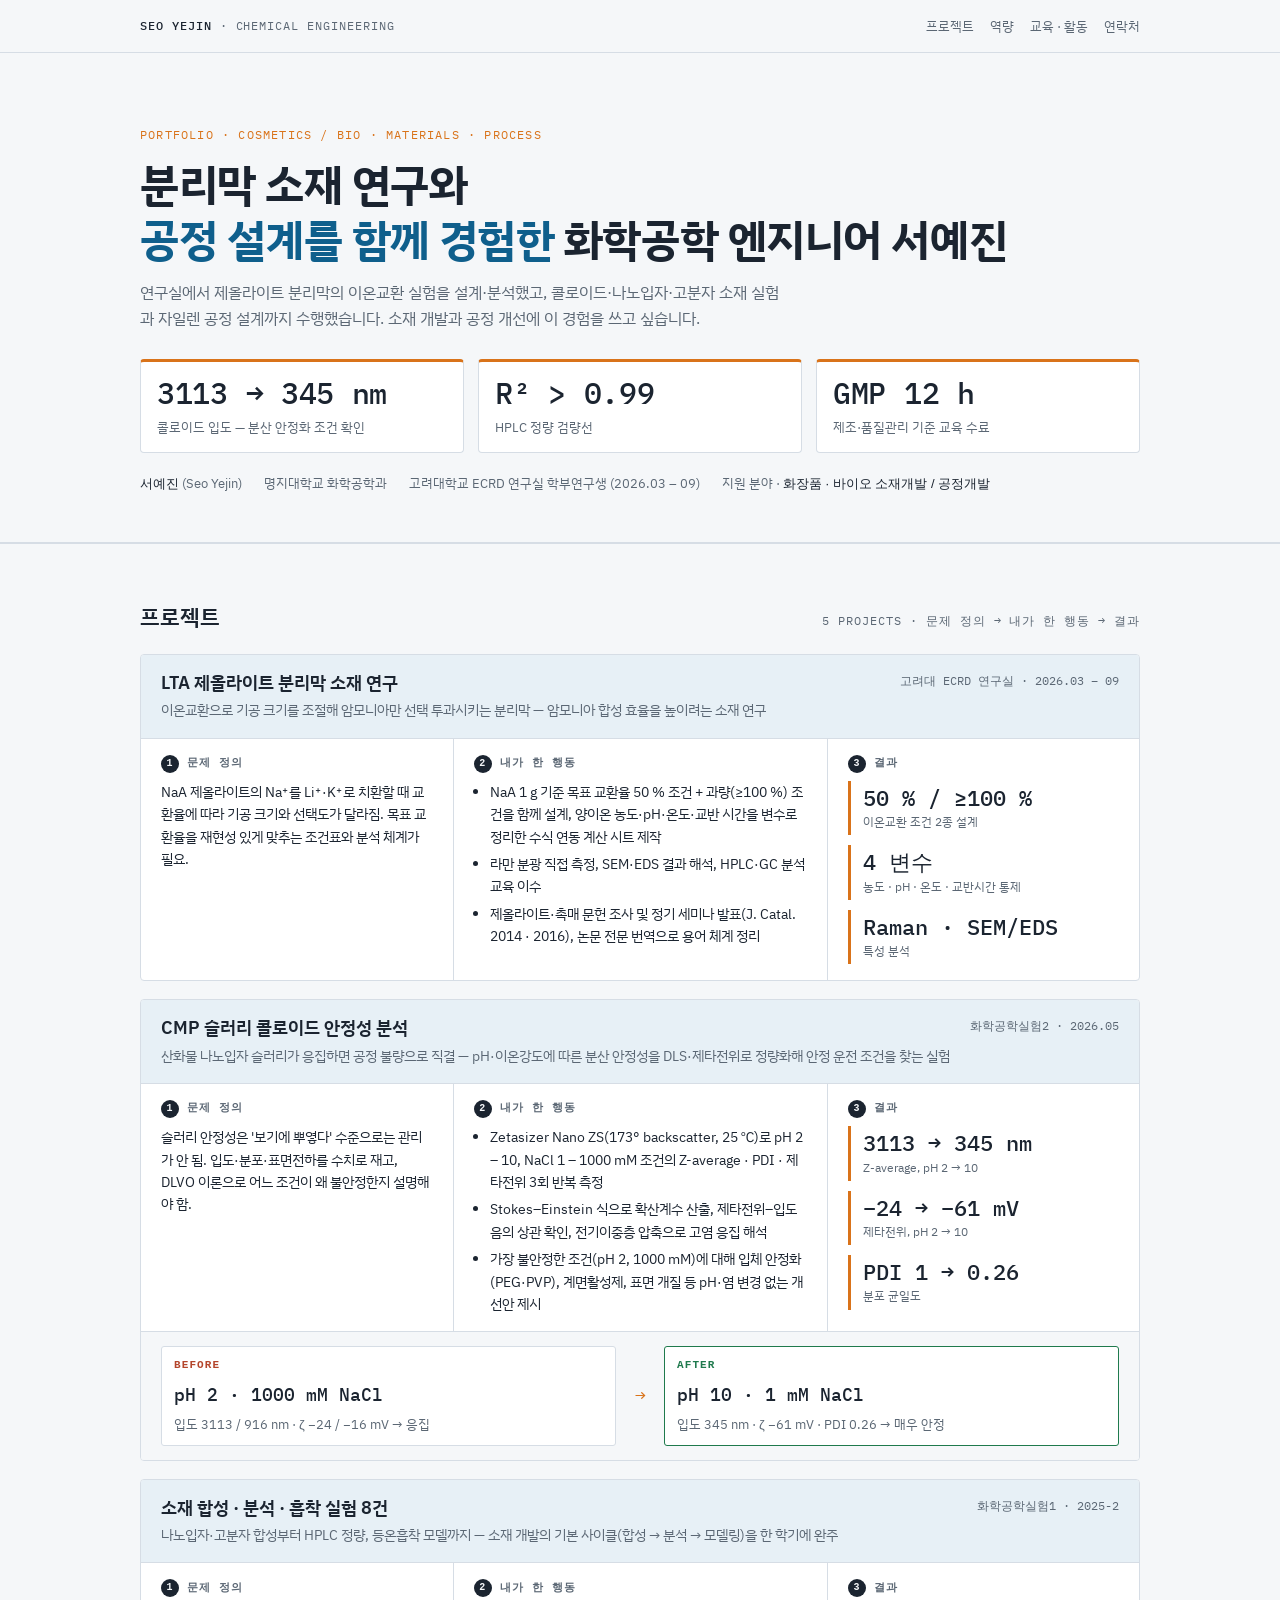
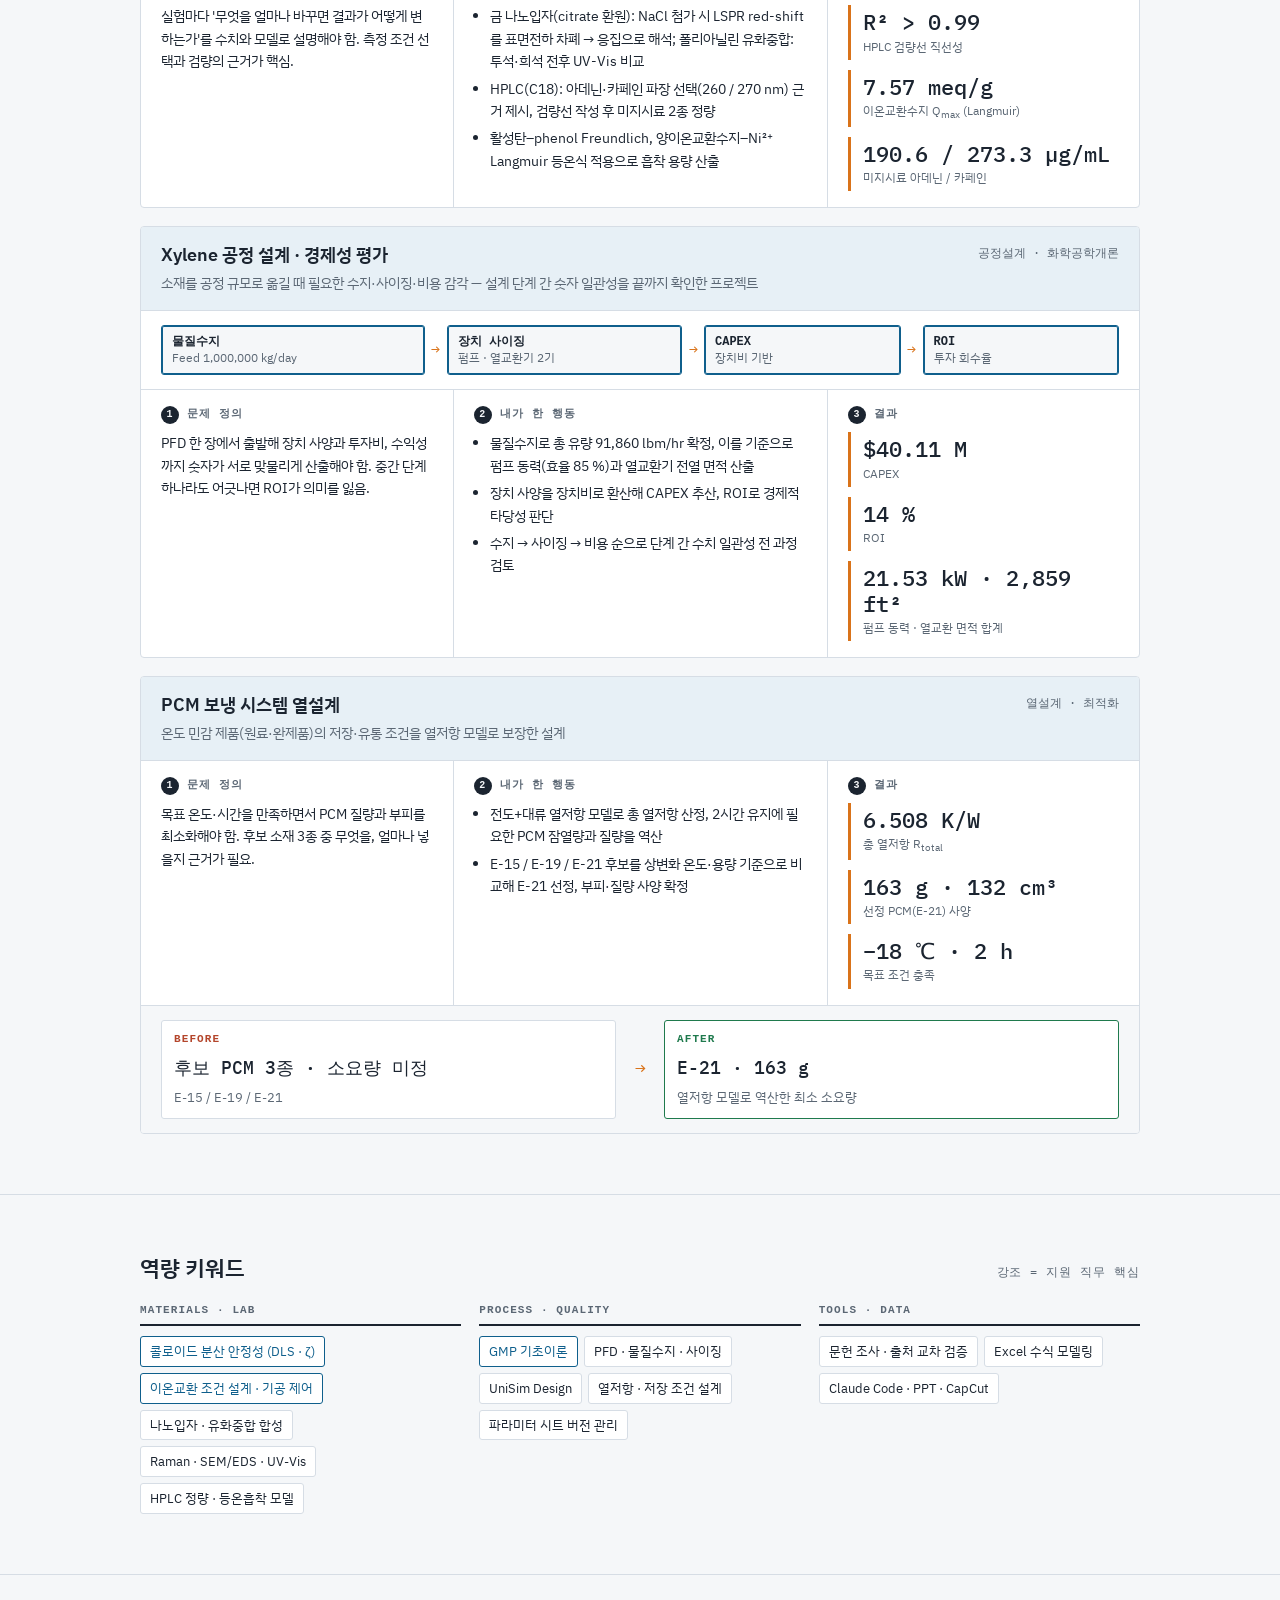
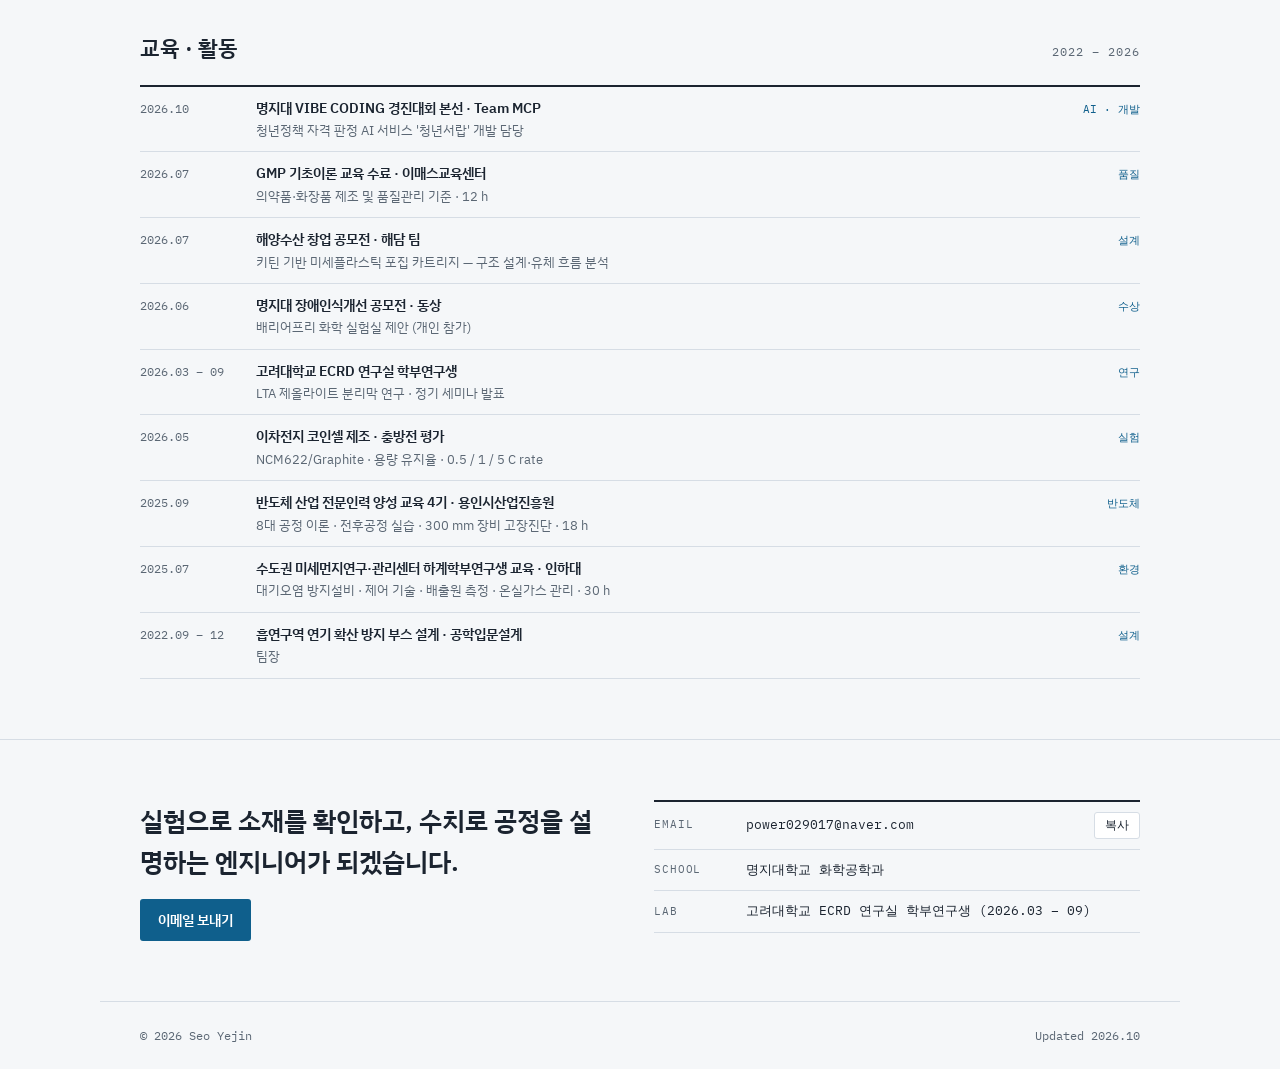
==== commit 444a570f: "Update print statement from 'Hello' to 'Goodbye'" ====
--- a/bio/index.html
+++ b/bio/index.html
@@ -6,205 +6,110 @@
 <title>서예진 포트폴리오</title>
 <meta name="robots" content="noindex, nofollow">
 <link rel="stylesheet" href="https://fonts.googleapis.com/css2?family=IBM+Plex+Sans+KR:wght@400;500;600;700&family=IBM+Plex+Mono:wght@400;500&display=swap">
-<style>
-/* Layout: 공정 데이터시트 — 좌측 스펙 라벨, 우측 값. 프로젝트는 "문제 → 역할 → 결과" 3행 시트로 통일 */
-:root{
-  --bg:#f5f7f9; --panel:#ffffff; --fg:#1b2430; --muted:#5b6774; --line:#d6dde5;
-  --accent:#0f5f8c; --accent-ink:#ffffff; --stream:#d9731a; --tint:#e7f0f6;
-  --font-body:"IBM Plex Sans KR","Noto Sans KR",-apple-system,"Apple SD Gothic Neo","Malgun Gothic",sans-serif;
-  --font-mono:"IBM Plex Mono",ui-monospace,SFMono-Regular,Menlo,monospace;
-}
-@media (prefers-color-scheme: dark){ :root:not([data-theme="light"]){
-  --bg:#11161c; --panel:#171e26; --fg:#e6ebf0; --muted:#95a3b1; --line:#2b3542;
-  --accent:#5fb0dd; --accent-ink:#0b1620; --stream:#f09a4a; --tint:#1b2a36; color-scheme:dark } }
-:root[data-theme="dark"]{
-  --bg:#11161c; --panel:#171e26; --fg:#e6ebf0; --muted:#95a3b1; --line:#2b3542;
-  --accent:#5fb0dd; --accent-ink:#0b1620; --stream:#f09a4a; --tint:#1b2a36; color-scheme:dark }
-
-*{box-sizing:border-box}
-body{margin:0;background:var(--bg);color:var(--fg);font-family:var(--font-body);font-size:16px;line-height:1.65;-webkit-font-smoothing:antialiased}
-a{color:var(--accent)}
-h1,h2,h3{margin:0;text-wrap:balance;line-height:1.25}
-p{margin:0}
-.wrap{max-width:1040px;margin:0 auto;padding-inline:clamp(16px,4vw,40px)}
-
-/* header */
-.top{position:sticky;top:env(safe-area-inset-top,0px);z-index:10;background:var(--bg);border-bottom:1px solid var(--line)}
-.top .wrap{display:flex;align-items:center;justify-content:space-between;gap:16px;height:56px}
-.brand{font-family:var(--font-mono);font-size:13px;letter-spacing:.08em;text-transform:uppercase;color:var(--muted)}
-.brand b{color:var(--fg);font-weight:500}
-nav{display:flex;gap:18px;font-size:14px}
-nav a{color:var(--muted);text-decoration:none}
-nav a:hover,nav a:focus-visible{color:var(--accent)}
-@media (max-width:560px){nav{display:none}}
-
-/* hero */
-.hero{padding-block:clamp(40px,8vw,88px) clamp(32px,6vw,64px);border-bottom:1px solid var(--line)}
-.hero .grid{display:grid;grid-template-columns:1.4fr 1fr;gap:40px;align-items:end}
-@media (max-width:760px){.hero .grid{grid-template-columns:1fr;gap:28px}}
-.eyebrow{font-family:var(--font-mono);font-size:12px;letter-spacing:.1em;text-transform:uppercase;color:var(--stream);margin-bottom:14px}
-.hero h1{font-size:clamp(30px,5vw,48px);font-weight:700;letter-spacing:-.01em}
-.hero h1 span{color:var(--accent)}
-.lede{margin-top:18px;font-size:17px;color:var(--muted);max-width:34em}
-.spec{border-top:2px solid var(--fg);font-size:14px}
-.spec div{display:grid;grid-template-columns:96px 1fr;gap:12px;padding:9px 0;border-bottom:1px solid var(--line)}
-.spec dt{font-family:var(--font-mono);font-size:12px;color:var(--muted);letter-spacing:.04em;padding-top:2px}
-.spec dd{margin:0;min-width:0}
-.chips{display:flex;flex-wrap:wrap;gap:8px;margin-top:22px}
-.chip{font-family:var(--font-mono);font-size:12px;padding:5px 10px;border:1px solid var(--line);border-radius:3px;background:var(--panel);color:var(--fg)}
-.chip.hot{border-color:var(--accent);color:var(--accent)}
-
-/* sections */
-section{padding-block:clamp(40px,6vw,72px)}
-section+section{border-top:1px solid var(--line)}
-.sec-head{display:flex;align-items:baseline;justify-content:space-between;gap:16px;margin-bottom:28px;flex-wrap:wrap}
-.sec-head h2{font-size:24px;font-weight:600}
-.sec-head .num{font-family:var(--font-mono);font-size:12px;color:var(--muted);letter-spacing:.08em}
-
-/* project sheet */
-.sheet{background:var(--panel);border:1px solid var(--line);border-radius:4px;overflow:hidden}
-.sheet+.sheet{margin-top:20px}
-.sheet-head{display:grid;grid-template-columns:1fr auto;gap:12px 24px;padding:18px 22px;border-bottom:1px solid var(--line);background:var(--tint)}
-.sheet-head h3{font-size:19px;font-weight:600}
-.sheet-head .tag{font-family:var(--font-mono);font-size:12px;color:var(--muted);text-align:right;white-space:nowrap}
-.sheet-head .sub{grid-column:1/-1;font-size:14px;color:var(--muted)}
-@media (max-width:560px){.sheet-head{grid-template-columns:1fr}.sheet-head .tag{text-align:left}}
-.rows{display:grid}
-.row{display:grid;grid-template-columns:120px 1fr;gap:16px;padding:14px 22px;border-bottom:1px solid var(--line);font-size:15px}
-.row:last-child{border-bottom:0}
-.row .k{font-family:var(--font-mono);font-size:12px;color:var(--muted);letter-spacing:.05em;padding-top:4px}
-.row .v{min-width:0}
-.row ul{margin:0;padding-left:18px}
-.row li+li{margin-top:4px}
-@media (max-width:560px){.row{grid-template-columns:1fr;gap:4px}}
-.metrics{display:flex;flex-wrap:wrap;gap:10px;margin-top:8px}
-.m{border:1px solid var(--line);border-left:3px solid var(--stream);padding:8px 12px;border-radius:3px;min-width:120px}
-.m b{display:block;font-family:var(--font-mono);font-size:18px;font-weight:500;font-variant-numeric:tabular-nums;color:var(--fg)}
-.m small{font-size:12px;color:var(--muted)}
-.flow{font-family:var(--font-mono);font-size:13px;color:var(--fg);background:var(--bg);border:1px solid var(--line);padding:10px 14px;border-radius:3px;overflow-x:auto;white-space:nowrap}
-.flow i{font-style:normal;color:var(--stream)}
-
-/* skills */
-.skills{display:grid;grid-template-columns:repeat(3,1fr);gap:20px}
-@media (max-width:760px){.skills{grid-template-columns:1fr}}
-.skill h3{font-size:14px;font-family:var(--font-mono);font-weight:500;letter-spacing:.06em;color:var(--muted);text-transform:uppercase;border-bottom:2px solid var(--fg);padding-bottom:8px;margin-bottom:12px}
-.skill ul{list-style:none;margin:0;padding:0;font-size:15px}
-.skill li{padding:6px 0;border-bottom:1px solid var(--line);display:flex;justify-content:space-between;gap:12px}
-.skill li span{color:var(--muted);font-size:13px;font-family:var(--font-mono);white-space:nowrap}
-
-/* timeline */
-.tl{list-style:none;margin:0;padding:0;border-top:2px solid var(--fg)}
-.tl li{display:grid;grid-template-columns:110px 1fr;gap:16px;padding:14px 0;border-bottom:1px solid var(--line);font-size:15px}
-.tl .d{font-family:var(--font-mono);font-size:13px;color:var(--muted);font-variant-numeric:tabular-nums}
-.tl .t b{font-weight:600}
-.tl .t p{color:var(--muted);font-size:14px;margin-top:2px}
-@media (max-width:560px){.tl li{grid-template-columns:1fr;gap:2px}}
-
-/* contact */
-.contact{display:grid;grid-template-columns:1fr 1fr;gap:28px;align-items:start}
-@media (max-width:760px){.contact{grid-template-columns:1fr}}
-.contact .big{font-size:clamp(22px,3.5vw,30px);font-weight:600;max-width:18em}
-.cl{list-style:none;margin:0;padding:0;border-top:2px solid var(--fg)}
-.cl li{display:grid;grid-template-columns:90px 1fr auto;gap:12px;align-items:center;padding:12px 0;border-bottom:1px solid var(--line);font-size:15px}
-.cl .k{font-family:var(--font-mono);font-size:12px;color:var(--muted);letter-spacing:.05em}
-.cl .v{font-family:var(--font-mono);font-size:14px;user-select:all;min-width:0;overflow-wrap:anywhere}
-.copy{font-family:var(--font-mono);font-size:12px;padding:5px 10px;border:1px solid var(--line);background:var(--panel);color:var(--fg);border-radius:3px;cursor:pointer}
-.copy:hover,.copy:focus-visible{border-color:var(--accent);color:var(--accent);outline:none}
-.btn{display:inline-block;margin-top:18px;padding:11px 18px;background:var(--accent);color:var(--accent-ink);text-decoration:none;border-radius:3px;font-weight:600;font-size:15px}
-footer{padding-block:28px;border-top:1px solid var(--line);font-family:var(--font-mono);font-size:12px;color:var(--muted);display:flex;justify-content:space-between;gap:12px;flex-wrap:wrap}
-:focus-visible{outline:2px solid var(--accent);outline-offset:2px}
-@media (prefers-reduced-motion:no-preference){html{scroll-behavior:smooth}}
-
-/* training */
-.edus{display:grid;grid-template-columns:repeat(3,1fr);gap:20px}
-@media (max-width:760px){.edus{grid-template-columns:1fr}}
-.edu{border-top:2px solid var(--fg);padding-top:12px;min-width:0}
-.edu-head{display:flex;justify-content:space-between;align-items:flex-start;gap:10px}
-.edu h3{font-size:16px;font-weight:600}
-.edu .meta{font-family:var(--font-mono);font-size:12px;color:var(--muted);margin:6px 0 10px}
-.edu ul{margin:0;padding-left:18px;font-size:14px}
-.edu li+li{margin-top:4px}
-
-</style>
+<link rel="stylesheet" href="../style.css">
 </head>
 <body>
 <header class="top">
   <div class="wrap">
     <div class="brand"><b>SEO YEJIN</b> · Chemical Engineering</div>
-    <nav><a href="#projects">프로젝트</a><a href="#skills">역량</a><a href="#training">교육</a><a href="#activity">활동</a><a href="#contact">연락처</a></nav>
+    <nav><a href="#projects">프로젝트</a><a href="#keywords">역량</a><a href="#timeline">교육 · 활동</a><a href="#contact">연락처</a></nav>
   </div>
 </header>
 
 <section class="hero">
-  <div class="wrap grid">
-    <div>
-      <p class="eyebrow">Portfolio · Cosmetics / Bio · Materials · Process</p>
-      <h1>분리막 소재 연구와<br><span>공정 설계를 함께 경험한</span> 화학공학 엔지니어 서예진</h1>
-      <p class="lede">연구실에서는 제올라이트 분리막의 이온교환 실험을 설계하고 분석했고, 수업에서는 자일렌 공정을 물질수지부터 경제성 평가까지 설계했습니다. 화장품·바이오 소재 개발과 공정 개선에 이 두 경험을 쓰고 싶습니다.</p>
-      <div class="chips"><span class="chip hot">소재 실험 설계</span><span class="chip hot">이온교환 · 기공 제어</span><span class="chip">라만 · SEM/EDS · HPLC/GC</span><span class="chip">나노입자 · 고분자 합성</span><span class="chip">공정 설계 · 물질수지</span><span class="chip">GMP</span></div>
-    </div>
-    <dl class="spec">
-      <div><dt>NAME</dt><dd>서예진 (Seo Yejin)</dd></div>
-      <div><dt>MAJOR</dt><dd>명지대학교 화학공학과</dd></div>
-      <div><dt>RESEARCH</dt><dd>고려대학교 ECRD 연구실 (학부연구생, ~2026.09)</dd></div>
-      <div><dt>TARGET</dt><dd>화장품 · 바이오 소재개발 / 공정개발 직무</dd></div>
-    </dl>
+  <div class="wrap">
+    <p class="eyebrow">Portfolio · Cosmetics / Bio · Materials · Process</p>
+    <h1>분리막 소재 연구와<br><span>공정 설계를 함께 경험한</span> 화학공학 엔지니어 서예진</h1>
+    <p class="lede">연구실에서 제올라이트 분리막의 이온교환 실험을 설계·분석했고, 콜로이드·나노입자·고분자 소재 실험과 자일렌 공정 설계까지 수행했습니다. 소재 개발과 공정 개선에 이 경험을 쓰고 싶습니다.</p>
+    <div class="kpis"><div class="kpi"><b>3113 → 345 nm</b><small>콜로이드 입도 — 분산 안정화 조건 확인</small></div><div class="kpi"><b>R² > 0.99</b><small>HPLC 정량 검량선</small></div><div class="kpi"><b>GMP 12 h</b><small>제조·품질관리 기준 교육 수료</small></div></div>
+    <div class="idrow"><span><b>서예진</b> (Seo Yejin)</span><span>명지대학교 화학공학과</span><span>고려대학교 ECRD 연구실 학부연구생 (2026.03 – 09)</span><span>지원 분야 · <b>화장품 · 바이오 소재개발 / 공정개발</b></span></div>
   </div>
 </section>
 
 <section id="projects">
   <div class="wrap">
-    <div class="sec-head"><h2>프로젝트</h2><span class="num">5 PROJECTS · 문제 → 역할 → 결과</span></div>
-    <article class="sheet">
-  <div class="sheet-head"><h3>LTA 제올라이트 분리막 연구</h3><span class="tag">고려대 ECRD 연구실 · 학부연구생 · 2026.03 – 09</span><p class="sub">이온교환으로 LTA 제올라이트의 기공 크기를 조절해 암모니아를 선택 분리하는 분리막 소재 — 실험 설계와 분석을 맡은 소재 연구 경험</p></div>
-  <div class="rows"><div class="row"><span class="k">PURPOSE</span><div class="v">NaA 제올라이트의 Na⁺를 Li⁺·K⁺로 치환해 기공 크기를 조절하고, 암모니아 선택 투과 분리막으로 암모니아 합성 효율을 높이는 것. 소재의 조성 변화가 물성(기공 크기·선택도)으로 이어지는 관계를 다룸.</div></div><div class="row"><span class="k">MY ROLE</span><div class="v"><ul><li>NaA 1 g 기준 이온교환 조건표 설계: 목표 교환율 50 % 조건과 과량(100 % 이상) 조건을 함께 설계, 양이온 농도·pH·온도·교반 시간을 변수로 정리하고 수식 연동 계산 시트 제작</li><li>라만 분광 직접 측정, SEM·EDS 특성 분석 결과 해석; HPLC·GC 분석 교육 이수</li><li>제올라이트·촉매 분야 문헌 조사 및 정기 세미나 발표 (J. Catal. 2014, 2016 등), 논문 전문 번역으로 분야 용어 체계 정리</li></ul></div></div><div class="row"><span class="k">KEYWORDS</span><div class="v"><div class="chips" style="margin-top:0"><span class="chip">Ion exchange</span><span class="chip">Raman</span><span class="chip">SEM / EDS</span><span class="chip">HPLC / GC</span><span class="chip">Membrane</span></div></div></div></div>
-</article><article class="sheet">
-  <div class="sheet-head"><h3>화학공학실험1 — 소재 합성 · 분석 · 흡착 실험</h3><span class="tag">2025-2 · 결과레포트 8건</span><p class="sub">나노입자·전도성 고분자 합성, HPLC·UV-Vis 정량, 흡착·이온교환 등온선 해석까지 소재 실험의 기본 사이클을 직접 수행</p></div>
-  <div class="rows"><div class="row"><span class="k">SCOPE</span><div class="v">금 나노입자 합성 / 폴리아닐린 유화중합 / HPLC 혼합물 정량 / 활성탄 phenol 흡착 / 이온교환수지 용량 측정 / 회분식 반응기 속도론 / 유체마찰 손실 / 침강속도</div></div><div class="row"><span class="k">MY ROLE</span><div class="v"><ul><li>금 나노입자 합성(citrate 환원): UV-Vis로 LSPR 피크를 확인하고 NaCl 첨가 시 장파장 red-shift를 표면 전하 차폐에 의한 응집으로 해석, pH·환원제·안정제가 입자 크기에 미치는 영향 정리</li><li>폴리아닐린 유화중합(DBSA): 투석 전후·희석 전후 UV-Vis 비교로 π-π* 전이 피크와 Beer-Lambert 선형 범위 확인, 합성법(화학적 산화·전기화학·유화·계면중합)별 장단점 비교</li><li>HPLC(C18 역상) 정량: 아데닌·카페인 검량선(R² &gt; 0.99) 작성, 파장 선택(260 / 270 nm) 근거 제시, 미지시료 2종의 성분·농도 산출</li><li>흡착·이온교환: 활성탄-phenol Freundlich 등온식, 강산성 양이온교환수지-Ni²⁺ Langmuir 등온식 적용(Citam 발색 · 620 nm 검량)으로 수지 용량 산출</li></ul></div></div><div class="row"><span class="k">RESULT</span><div class="v"><div class="metrics"><div class="m"><b>7.57 meq/g</b><small>이온교환수지 최대 흡착용량 Q<sub>max</sub> (Langmuir)</small></div><div class="m"><b>R² &gt; 0.99</b><small>HPLC 아데닌·카페인 검량선 직선성</small></div><div class="m"><b>190.6 / 273.3 µg/mL</b><small>미지시료 1 아데닌 / 카페인 정량 결과</small></div><div class="m"><b>94 mg/g</b><small>활성탄 phenol 단위질량당 흡착량 (0.1 g 기준, Freundlich)</small></div></div></div></div></div>
-</article><article class="sheet">
-  <div class="sheet-head"><h3>Xylene 공정 설계 및 경제성 평가</h3><span class="tag">공정설계 · 2026</span><p class="sub">물질수지 → 장치 설계 → 경제성 평가까지 수행한 공정 설계 — 소재를 공정 규모로 옮길 때 필요한 수지·사이징·비용 감각</p></div>
-  <div class="rows"><div class="row"><span class="k">SCOPE</span><div class="v">Feed 1,000,000 kg/day 기준 PFD 작성, 펌프·열교환기 사이징, CAPEX 산정 및 ROI 분석</div></div><div class="row"><span class="k">MY ROLE</span><div class="v"><ul><li>물질수지로 총 유량(91,860 lbm/hr) 확정 후 펌프 동력(효율 85%) 및 열교환기 전열 면적 계산</li><li>장치비 기반 CAPEX 추산과 투자 회수율 산정으로 공정의 경제적 타당성 검토</li></ul></div></div><div class="row"><span class="k">RESULT</span><div class="v"><div class="metrics"><div class="m"><b>21.53 kW</b><small>펌프 동력</small></div><div class="m"><b>473.5 / 2,385 ft²</b><small>HX-1 / HX-2 전열 면적</small></div><div class="m"><b>$40.11 M</b><small>CAPEX</small></div><div class="m"><b>14 %</b><small>ROI</small></div></div></div></div></div>
-</article><article class="sheet">
-  <div class="sheet-head"><h3>PCM 기반 보냉 시스템 열설계</h3><span class="tag">열설계 · 최적화</span><p class="sub">−18 ℃를 2시간 유지하는 보냉 시스템의 열저항 모델링과 상변화물질 선정 — 온도 민감 제품의 저장·유통 조건 설계 경험</p></div>
-  <div class="rows"><div class="row"><span class="k">MY ROLE</span><div class="v"><ul><li>전도+대류 열저항 모델을 세워 총 열저항 산정, 목표 유지 시간에 필요한 PCM 양 역산</li><li>E-15 / E-19 / E-21 후보 PCM을 비교해 E-21 선정</li></ul></div></div><div class="row"><span class="k">RESULT</span><div class="v"><div class="metrics"><div class="m"><b>6.508 K/W</b><small>총 열저항 R<sub>total</sub></small></div><div class="m"><b>E-21</b><small>선정 PCM · 132 cm³ / 163 g</small></div><div class="m"><b>−18 ℃ · 2 h</b><small>목표 조건 달성</small></div></div></div></div></div>
-</article><article class="sheet">
-  <div class="sheet-head"><h3>SF₆ 배기가스 정화 공정 설계</h3><span class="tag">캡스톤 디자인 · 2026</span><p class="sub">반도체 배기가스 중 SF₆를 회수하는 3단 공정 설계 — 팀 조사 자료의 수치·용어를 교차 검토하고 공정 파라미터를 버전 관리한 데이터 통합 경험</p></div>
-  <div class="rows"><div class="row"><span class="k">PROCESS</span><div class="v"><div class="flow">Wet Scrubber <i>→</i> Membrane (PI hollow-fiber, N₂ selective) <i>→</i> Flash Drum (20 atm, −20 ℃) <i>→</i> Distillation ×2</div></div></div><div class="row"><span class="k">PROBLEM</span><div class="v">저농도 배기가스에서 SF₆와 불소탄화물을 분리·농축해 재사용 순도(IEC 60480, &gt; 97 vol%)를 맞춰야 함. 팀원 4명이 각자 조사한 물성·공정 파라미터가 서로 충돌하지 않도록 통합하는 것이 과제.</div></div><div class="row"><span class="k">MY ROLE</span><div class="v"><ul><li>팀원별 조사 자료(물성, UniSim 파라미터, 환류비, 선행연구 한계)의 수치·용어 충돌을 교차 검토하고 근거 자료 ID 체계로 파라미터 시트 버전 관리</li><li>분리막 단계 설계, 응축 조건(15 vs 20 atm) 비교 선정, 불소탄화물 포함 분리 방향 제안으로 팀 합의 도출</li></ul></div></div><div class="row"><span class="k">RESULT</span><div class="v"><div class="metrics"><div class="m"><b>1.0 → 54.4 vol%</b><small>분리막 1단 SF₆ 농축 (중간보고서 기준)</small></div><div class="m"><b>&gt; 99 %</b><small>습식 스크러버 전처리 제거율 목표</small></div><div class="m"><b>&gt; 97 vol%</b><small>IEC 60480 재사용 순도 규격 적용</small></div></div></div></div></div>
+    <div class="sec-head"><h2>프로젝트</h2><span class="num">5 PROJECTS · 문제 정의 → 내가 한 행동 → 결과</span></div>
+    <article class="proj">
+  <div class="proj-head"><h3>LTA 제올라이트 분리막 소재 연구</h3><span class="tag">고려대 ECRD 연구실 · 2026.03 – 09</span><p class="biz">이온교환으로 기공 크기를 조절해 암모니아만 선택 투과시키는 분리막 — 암모니아 합성 효율을 높이려는 소재 연구</p></div>
+  
+  <div class="cols">
+    <div class="col"><h4><i>1</i>문제 정의</h4><p>NaA 제올라이트의 Na⁺를 Li⁺·K⁺로 치환할 때 교환율에 따라 기공 크기와 선택도가 달라짐. 목표 교환율을 재현성 있게 맞추는 조건표와 분석 체계가 필요.</p></div>
+    <div class="col"><h4><i>2</i>내가 한 행동</h4><ul><li>NaA 1 g 기준 목표 교환율 50 % 조건 + 과량(≥100 %) 조건을 함께 설계, 양이온 농도·pH·온도·교반 시간을 변수로 정리한 수식 연동 계산 시트 제작</li><li>라만 분광 직접 측정, SEM·EDS 결과 해석, HPLC·GC 분석 교육 이수</li><li>제올라이트·촉매 문헌 조사 및 정기 세미나 발표(J. Catal. 2014 · 2016), 논문 전문 번역으로 용어 체계 정리</li></ul></div>
+    <div class="col"><h4><i>3</i>결과</h4><div class="big"><div><b>50 % / ≥100 %</b><small>이온교환 조건 2종 설계</small></div><div><b>4 변수</b><small>농도 · pH · 온도 · 교반시간 통제</small></div><div><b>Raman · SEM/EDS</b><small>특성 분석</small></div></div></div>
+  </div>
+  
+</article><article class="proj">
+  <div class="proj-head"><h3>CMP 슬러리 콜로이드 안정성 분석</h3><span class="tag">화학공학실험2 · 2026.05</span><p class="biz">산화물 나노입자 슬러리가 응집하면 공정 불량으로 직결 — pH·이온강도에 따른 분산 안정성을 DLS·제타전위로 정량화해 안정 운전 조건을 찾는 실험</p></div>
+  
+  <div class="cols">
+    <div class="col"><h4><i>1</i>문제 정의</h4><p>슬러리 안정성은 '보기에 뿌옇다' 수준으로는 관리가 안 됨. 입도·분포·표면전하를 수치로 재고, DLVO 이론으로 어느 조건이 왜 불안정한지 설명해야 함.</p></div>
+    <div class="col"><h4><i>2</i>내가 한 행동</h4><ul><li>Zetasizer Nano ZS(173° backscatter, 25 ℃)로 pH 2 – 10, NaCl 1 – 1000 mM 조건의 Z-average · PDI · 제타전위 3회 반복 측정</li><li>Stokes–Einstein 식으로 확산계수 산출, 제타전위–입도 음의 상관 확인, 전기이중층 압축으로 고염 응집 해석</li><li>가장 불안정한 조건(pH 2, 1000 mM)에 대해 입체 안정화(PEG·PVP), 계면활성제, 표면 개질 등 pH·염 변경 없는 개선안 제시</li></ul></div>
+    <div class="col"><h4><i>3</i>결과</h4><div class="big"><div><b>3113 → 345 nm</b><small>Z-average, pH 2 → 10</small></div><div><b>−24 → −61 mV</b><small>제타전위, pH 2 → 10</small></div><div><b>PDI 1 → 0.26</b><small>분포 균일도</small></div></div></div>
+  </div>
+  <div class="ba">
+  <div class="bx before"><h5>Before</h5><b>pH 2 · 1000 mM NaCl</b><p>입도 3113 / 916 nm · ζ −24 / −16 mV → 응집</p></div>
+  <div class="mid">→</div>
+  <div class="bx after"><h5>After</h5><b>pH 10 · 1 mM NaCl</b><p>입도 345 nm · ζ −61 mV · PDI 0.26 → 매우 안정</p></div>
+</div>
+</article><article class="proj">
+  <div class="proj-head"><h3>소재 합성 · 분석 · 흡착 실험 8건</h3><span class="tag">화학공학실험1 · 2025-2</span><p class="biz">나노입자·고분자 합성부터 HPLC 정량, 등온흡착 모델까지 — 소재 개발의 기본 사이클(합성 → 분석 → 모델링)을 한 학기에 완주</p></div>
+  
+  <div class="cols">
+    <div class="col"><h4><i>1</i>문제 정의</h4><p>실험마다 '무엇을 얼마나 바꾸면 결과가 어떻게 변하는가'를 수치와 모델로 설명해야 함. 측정 조건 선택과 검량의 근거가 핵심.</p></div>
+    <div class="col"><h4><i>2</i>내가 한 행동</h4><ul><li>금 나노입자(citrate 환원): NaCl 첨가 시 LSPR red-shift를 표면전하 차폐 → 응집으로 해석; 폴리아닐린 유화중합: 투석·희석 전후 UV-Vis 비교</li><li>HPLC(C18): 아데닌·카페인 파장 선택(260 / 270 nm) 근거 제시, 검량선 작성 후 미지시료 2종 정량</li><li>활성탄–phenol Freundlich, 양이온교환수지–Ni²⁺ Langmuir 등온식 적용으로 흡착 용량 산출</li></ul></div>
+    <div class="col"><h4><i>3</i>결과</h4><div class="big"><div><b>R² > 0.99</b><small>HPLC 검량선 직선성</small></div><div><b>7.57 meq/g</b><small>이온교환수지 Q<sub>max</sub> (Langmuir)</small></div><div><b>190.6 / 273.3 µg/mL</b><small>미지시료 아데닌 / 카페인</small></div></div></div>
+  </div>
+  
+</article><article class="proj">
+  <div class="proj-head"><h3>Xylene 공정 설계 · 경제성 평가</h3><span class="tag">공정설계 · 화학공학개론</span><p class="biz">소재를 공정 규모로 옮길 때 필요한 수지·사이징·비용 감각 — 설계 단계 간 숫자 일관성을 끝까지 확인한 프로젝트</p></div>
+  <div class="flow"><div class="st hi"><b>물질수지</b><span>Feed 1,000,000 kg/day</span></div><div class="ar">→</div><div class="st hi"><b>장치 사이징</b><span>펌프 · 열교환기 2기</span></div><div class="ar">→</div><div class="st hi"><b>CAPEX</b><span>장치비 기반</span></div><div class="ar">→</div><div class="st hi"><b>ROI</b><span>투자 회수율</span></div></div>
+  <div class="cols">
+    <div class="col"><h4><i>1</i>문제 정의</h4><p>PFD 한 장에서 출발해 장치 사양과 투자비, 수익성까지 숫자가 서로 맞물리게 산출해야 함. 중간 단계 하나라도 어긋나면 ROI가 의미를 잃음.</p></div>
+    <div class="col"><h4><i>2</i>내가 한 행동</h4><ul><li>물질수지로 총 유량 91,860 lbm/hr 확정, 이를 기준으로 펌프 동력(효율 85 %)과 열교환기 전열 면적 산출</li><li>장치 사양을 장치비로 환산해 CAPEX 추산, ROI로 경제적 타당성 판단</li><li>수지 → 사이징 → 비용 순으로 단계 간 수치 일관성 전 과정 검토</li></ul></div>
+    <div class="col"><h4><i>3</i>결과</h4><div class="big"><div><b>$40.11 M</b><small>CAPEX</small></div><div><b>14 %</b><small>ROI</small></div><div><b>21.53 kW · 2,859 ft²</b><small>펌프 동력 · 열교환 면적 합계</small></div></div></div>
+  </div>
+  
+</article><article class="proj">
+  <div class="proj-head"><h3>PCM 보냉 시스템 열설계</h3><span class="tag">열설계 · 최적화</span><p class="biz">온도 민감 제품(원료·완제품)의 저장·유통 조건을 열저항 모델로 보장한 설계</p></div>
+  
+  <div class="cols">
+    <div class="col"><h4><i>1</i>문제 정의</h4><p>목표 온도·시간을 만족하면서 PCM 질량과 부피를 최소화해야 함. 후보 소재 3종 중 무엇을, 얼마나 넣을지 근거가 필요.</p></div>
+    <div class="col"><h4><i>2</i>내가 한 행동</h4><ul><li>전도+대류 열저항 모델로 총 열저항 산정, 2시간 유지에 필요한 PCM 잠열량과 질량을 역산</li><li>E-15 / E-19 / E-21 후보를 상변화 온도·용량 기준으로 비교해 E-21 선정, 부피·질량 사양 확정</li></ul></div>
+    <div class="col"><h4><i>3</i>결과</h4><div class="big"><div><b>6.508 K/W</b><small>총 열저항 R<sub>total</sub></small></div><div><b>163 g · 132 cm³</b><small>선정 PCM(E-21) 사양</small></div><div><b>−18 ℃ · 2 h</b><small>목표 조건 충족</small></div></div></div>
+  </div>
+  <div class="ba">
+  <div class="bx before"><h5>Before</h5><b>후보 PCM 3종 · 소요량 미정</b><p>E-15 / E-19 / E-21</p></div>
+  <div class="mid">→</div>
+  <div class="bx after"><h5>After</h5><b>E-21 · 163 g</b><p>열저항 모델로 역산한 최소 소요량</p></div>
+</div>
 </article>
   </div>
 </section>
 
-<section id="skills">
+<section id="keywords">
   <div class="wrap">
-    <div class="sec-head"><h2>역량</h2><span class="num">TOOLS · ANALYSIS · DATA</span></div>
-    <div class="skills"><div class="skill"><h3>Materials &amp; Lab</h3><ul><li>이온교환 조건 설계 · 기공 제어 <span>실험 설계</span></li><li>라만 분광 · SEM · EDS <span>특성 분석</span></li><li>HPLC 정량 · 흡착/이온교환 등온선 <span>Langmuir · Freundlich</span></li><li>나노입자 합성 · 유화중합 · UV-Vis <span>화학공학실험1</span></li></ul></div><div class="skill"><h3>Process &amp; Quality</h3><ul><li>PFD · 물질/에너지 수지 <span>공정 설계</span></li><li>UniSim Design <span>공정 모사</span></li><li>열저항 모델링 · 저장 조건 설계 <span>열설계</span></li><li>GMP · 공정 파라미터 버전 관리 <span>품질 · 문서화</span></li></ul></div><div class="skill"><h3>Data &amp; Tools</h3><ul><li>Excel 수식 모델링 <span>계산 시트</span></li><li>문헌 조사 · 출처 교차 검증 <span>세미나 · 발표</span></li><li>Claude Code 바이브 코딩 <span>경진대회</span></li><li>발표자료 · 영상 제작 <span>PPT · CapCut</span></li></ul></div></div>
+    <div class="sec-head"><h2>역량 키워드</h2><span class="num">강조 = 지원 직무 핵심</span></div>
+    <div class="kw"><div><h3>Materials · Lab</h3><div class="chips"><span class="chip hot">콜로이드 분산 안정성 (DLS · ζ)</span><span class="chip hot">이온교환 조건 설계 · 기공 제어</span><span class="chip">나노입자 · 유화중합 합성</span><span class="chip">Raman · SEM/EDS · UV-Vis</span><span class="chip">HPLC 정량 · 등온흡착 모델</span></div></div><div><h3>Process · Quality</h3><div class="chips"><span class="chip hot">GMP 기초이론</span><span class="chip">PFD · 물질수지 · 사이징</span><span class="chip">UniSim Design</span><span class="chip">열저항 · 저장 조건 설계</span><span class="chip">파라미터 시트 버전 관리</span></div></div><div><h3>Tools · Data</h3><div class="chips"><span class="chip">문헌 조사 · 출처 교차 검증</span><span class="chip">Excel 수식 모델링</span><span class="chip">Claude Code · PPT · CapCut</span></div></div></div>
   </div>
 </section>
 
-<section id="training">
+<section id="timeline">
   <div class="wrap">
-    <div class="sec-head"><h2>교육 · 실습</h2><span class="num">GMP · 단위조작 · 바이오 산업</span></div>
-    <div class="edus"><div class="edu"><div class="edu-head"><h3>GMP 기초이론 교육 수료</h3><span class="chip hot">품질관리 기준</span></div><p class="meta">이매스교육센터 (㈜라이프사이언스래보러토리) · 2026.07.13 – 14 · 12 h</p><ul><li>의약품·화장품 제조 및 품질관리 기준(GMP) 기초이론 과정 수료</li><li>수료증 제2026-E07093호</li></ul></div><div class="edu"><div class="edu-head"><h3>화학공학실험1 · 단위조작 실험</h3><span class="chip hot">유체 · 분리 조작</span></div><p class="meta">2025-2 · 조용민 교수</p><ul><li>유체마찰 손실: 오리피스·벤츄리 유량계수, 밸브·엘보 손실계수 K<sub>f</sub> 산출</li><li>침강속도 측정: 물 / 50 % 글리세린 수용액에서 구 크기·재질별 종말속도와 항력계수 비교</li></ul></div><div class="edu"><div class="edu-head"><h3>바이오엔지니어링개론 · 바이오 산업 분석</h3><span class="chip hot">바이오 산업 이해</span></div><p class="meta">2026-2 · 팀 프로젝트</p><ul><li>혁신 바이오의약품 섹터 시장·기업 분석 (Eli Lilly, 한미약품, ABL바이오)</li><li>국내 기업 취업 정보 조사, 출처 신뢰성 검증, 7분 발표</li></ul></div></div>
-  </div>
-</section>
-
-<section id="activity">
-  <div class="wrap">
-    <div class="sec-head"><h2>활동</h2><span class="num">2022 – 2026</span></div>
-    <ul class="tl"><li><span class="d">2026.10</span><div class="t"><b>명지대 VIBE CODING 경진대회 본선 · Team MCP</b><p>청년 지원정책 자격 판정·중복수혜 조합 AI 서비스 '청년서랍' 개발 담당</p></div></li><li><span class="d">2026.09 –</span><div class="t"><b>SF₆ 배기가스 정화 캡스톤 · UniSim 모사 단계</b><p>팀 조사 자료 취합 및 공정 파라미터 교차 검토 담당</p></div></li><li><span class="d">2026.07</span><div class="t"><b>해양수산 창업 공모전 · 해담 팀</b><p>새우 껍질 유래 키틴 기반 미세플라스틱 포집 카트리지 아이디어, 사업계획서·발표자료 제작</p></div></li><li><span class="d">2026.05</span><div class="t"><b>명지대 장애인식개선 공모전 · 동상</b><p>배리어프리 실험실 제안 (높이 조절 실험대, IoT 다감각 안전망, AI 비전 보조)</p></div></li><li><span class="d">– 2026.09</span><div class="t"><b>고려대학교 ECRD 연구실 학부연구생</b><p>LTA 제올라이트 분리막 연구, 논문 세미나 발표</p></div></li><li><span class="d">2026.07</span><div class="t"><b>GMP 기초이론 교육 수료 · 이매스교육센터</b><p>의약품·화장품 제조 및 품질관리 기준 12시간 과정</p></div></li><li><span class="d">2026.04 – 05</span><div class="t"><b>TFT 전극 패턴 공정 실습 · 화학공학실험2</b><p>Photolithography · ITO 습식 식각, 공정 변수별 패턴 불량 원인 분석</p></div></li><li><span class="d">2025.09</span><div class="t"><b>반도체 산업 전문인력 양성 교육 4기 · 용인시산업진흥원</b><p>8대 공정 이론, 전후공정 실습, 300 mm 장비 고장진단 현장학습</p></div></li><li><span class="d">2025.09 – 12</span><div class="t"><b>화학공학실험1 · 소재 합성·분석·흡착 실험 8건</b><p>금 나노입자·폴리아닐린 합성, HPLC 정량, Langmuir·Freundlich 등온선, 반응속도론</p></div></li><li><span class="d">2025.07</span><div class="t"><b>수도권 미세먼지연구·관리센터 하계학부연구생 교육 · 인하대</b><p>대기오염 방지설비·제어 기술, 배출원 측정·분석, 온실가스 관리</p></div></li><li><span class="d">2022.09 – 12</span><div class="t"><b>교내 흡연구역 연기 확산 방지 부스 설계 · 공학입문설계 (팀장)</b><p>흡연구역 환경 개선 및 담배 연기 확산 방지 부스 설계 프로젝트 팀 리드</p></div></li></ul>
+    <div class="sec-head"><h2>교육 · 활동</h2><span class="num">2022 – 2026</span></div>
+    <ul class="tl"><li><span class="d">2026.10</span><div class="t"><b>명지대 VIBE CODING 경진대회 본선 · Team MCP</b><br><span>청년정책 자격 판정 AI 서비스 '청년서랍' 개발 담당</span></div><span class="c">AI · 개발</span></li><li><span class="d">2026.07</span><div class="t"><b>GMP 기초이론 교육 수료 · 이매스교육센터</b><br><span>의약품·화장품 제조 및 품질관리 기준 · 12 h</span></div><span class="c">품질</span></li><li><span class="d">2026.07</span><div class="t"><b>해양수산 창업 공모전 · 해담 팀</b><br><span>키틴 기반 미세플라스틱 포집 카트리지 — 구조 설계·유체 흐름 분석</span></div><span class="c">설계</span></li><li><span class="d">2026.06</span><div class="t"><b>명지대 장애인식개선 공모전 · 동상</b><br><span>배리어프리 화학 실험실 제안 (개인 참가)</span></div><span class="c">수상</span></li><li><span class="d">2026.03 – 09</span><div class="t"><b>고려대학교 ECRD 연구실 학부연구생</b><br><span>LTA 제올라이트 분리막 연구 · 정기 세미나 발표</span></div><span class="c">연구</span></li><li><span class="d">2026.05</span><div class="t"><b>이차전지 코인셀 제조 · 충방전 평가</b><br><span>NCM622/Graphite · 용량 유지율 · 0.5 / 1 / 5 C rate</span></div><span class="c">실험</span></li><li><span class="d">2025.09</span><div class="t"><b>반도체 산업 전문인력 양성 교육 4기 · 용인시산업진흥원</b><br><span>8대 공정 이론 · 전후공정 실습 · 300 mm 장비 고장진단 · 18 h</span></div><span class="c">반도체</span></li><li><span class="d">2025.07</span><div class="t"><b>수도권 미세먼지연구·관리센터 하계학부연구생 교육 · 인하대</b><br><span>대기오염 방지설비 · 제어 기술 · 배출원 측정 · 온실가스 관리 · 30 h</span></div><span class="c">환경</span></li><li><span class="d">2022.09 – 12</span><div class="t"><b>흡연구역 연기 확산 방지 부스 설계 · 공학입문설계</b><br><span>팀장</span></div><span class="c">설계</span></li></ul>
   </div>
 </section>
 
 <section id="contact">
   <div class="wrap contact">
     <div>
-      <p class="big">실험으로 소재를 확인하고, 수치로 공정을 설명하는 엔지니어가 되겠습니다.</p>
+      <p class="msg">실험으로 소재를 확인하고, 수치로 공정을 설명하는 엔지니어가 되겠습니다.</p>
       <a class="btn" href="mailto:power029017@naver.com">이메일 보내기</a>
     </div>
     <ul class="cl">
       <li><span class="k">EMAIL</span><span class="v" id="email">power029017@naver.com</span><button class="copy" type="button" data-copy="email">복사</button></li>
       <li><span class="k">SCHOOL</span><span class="v">명지대학교 화학공학과</span><span></span></li>
-      <li><span class="k">LAB</span><span class="v">고려대학교 ECRD 연구실 (학부연구생, ~2026.09)</span><span></span></li>
+      <li><span class="k">LAB</span><span class="v">고려대학교 ECRD 연구실 학부연구생 (2026.03 – 09)</span><span></span></li>
     </ul>
   </div>
 </section>
--- a/style.css
+++ b/style.css
@@ -0,0 +1,123 @@
+/* Layout: 훑어보는 문서. 히어로 = 핵심 수치 3개, 프로젝트 = 문제→행동→결과 3열 + Before/After, 나머지는 압축 */
+:root{
+  --bg:#f5f7f9; --panel:#ffffff; --fg:#1b2430; --muted:#5b6774; --line:#d6dde5;
+  --accent:#0f5f8c; --accent-ink:#ffffff; --stream:#d9731a; --tint:#e7f0f6; --good:#1f7a4d; --bad:#b4452b;
+  --font-body:"IBM Plex Sans KR","Noto Sans KR",-apple-system,"Apple SD Gothic Neo","Malgun Gothic",sans-serif;
+  --font-mono:"IBM Plex Mono",ui-monospace,SFMono-Regular,Menlo,monospace;
+}
+@media (prefers-color-scheme: dark){ :root:not([data-theme="light"]){
+  --bg:#11161c; --panel:#171e26; --fg:#e6ebf0; --muted:#95a3b1; --line:#2b3542;
+  --accent:#5fb0dd; --accent-ink:#0b1620; --stream:#f09a4a; --tint:#1b2a36; --good:#5fc48f; --bad:#f08a6c; color-scheme:dark } }
+:root[data-theme="dark"]{
+  --bg:#11161c; --panel:#171e26; --fg:#e6ebf0; --muted:#95a3b1; --line:#2b3542;
+  --accent:#5fb0dd; --accent-ink:#0b1620; --stream:#f09a4a; --tint:#1b2a36; --good:#5fc48f; --bad:#f08a6c; color-scheme:dark }
+
+*{box-sizing:border-box}
+body{margin:0;background:var(--bg);color:var(--fg);font-family:var(--font-body);font-size:15px;line-height:1.6;-webkit-font-smoothing:antialiased}
+a{color:var(--accent)}
+h1,h2,h3,h4{margin:0;text-wrap:balance;line-height:1.25}
+p{margin:0}
+.wrap{max-width:1080px;margin:0 auto;padding-inline:clamp(16px,4vw,40px)}
+.mono{font-family:var(--font-mono)}
+
+/* header */
+.top{position:sticky;top:env(safe-area-inset-top,0px);z-index:10;background:var(--bg);border-bottom:1px solid var(--line)}
+.top .wrap{display:flex;align-items:center;justify-content:space-between;gap:16px;height:52px}
+.brand{font-family:var(--font-mono);font-size:12px;letter-spacing:.08em;text-transform:uppercase;color:var(--muted)}
+.brand b{color:var(--fg);font-weight:500}
+nav{display:flex;gap:16px;font-size:13px}
+nav a{color:var(--muted);text-decoration:none}
+nav a:hover,nav a:focus-visible{color:var(--accent)}
+@media (max-width:560px){nav{display:none}}
+
+/* hero */
+.hero{padding-block:clamp(36px,7vw,72px) clamp(28px,5vw,48px);border-bottom:1px solid var(--line)}
+.eyebrow{font-family:var(--font-mono);font-size:12px;letter-spacing:.1em;text-transform:uppercase;color:var(--stream);margin-bottom:12px}
+.hero h1{font-size:clamp(28px,4.6vw,44px);font-weight:700;letter-spacing:-.01em;max-width:22em}
+.hero h1 span{color:var(--accent)}
+.lede{margin-top:14px;font-size:16px;color:var(--muted);max-width:40em}
+.kpis{display:grid;grid-template-columns:repeat(3,1fr);gap:14px;margin-top:28px}
+@media (max-width:640px){.kpis{grid-template-columns:1fr}}
+.kpi{background:var(--panel);border:1px solid var(--line);border-top:3px solid var(--stream);padding:14px 16px;border-radius:4px;min-width:0}
+.kpi b{display:block;font-family:var(--font-mono);font-size:clamp(22px,2.6vw,30px);font-weight:500;letter-spacing:-.01em;font-variant-numeric:tabular-nums;line-height:1.15}
+.kpi small{display:block;margin-top:6px;font-size:13px;color:var(--muted)}
+.idrow{display:flex;flex-wrap:wrap;gap:8px 22px;margin-top:20px;font-size:13px;color:var(--muted)}
+.idrow span b{color:var(--fg);font-weight:500}
+
+/* sections */
+section{padding-block:clamp(36px,5vw,60px)}
+section+section{border-top:1px solid var(--line)}
+.sec-head{display:flex;align-items:baseline;justify-content:space-between;gap:16px;margin-bottom:22px;flex-wrap:wrap}
+.sec-head h2{font-size:22px;font-weight:600}
+.sec-head .num{font-family:var(--font-mono);font-size:12px;color:var(--muted);letter-spacing:.08em}
+
+/* project */
+.proj{background:var(--panel);border:1px solid var(--line);border-radius:4px;overflow:hidden}
+.proj+.proj{margin-top:18px}
+.proj-head{display:grid;grid-template-columns:1fr auto;gap:6px 24px;padding:16px 20px;background:var(--tint);border-bottom:1px solid var(--line)}
+.proj-head h3{font-size:18px;font-weight:600}
+.proj-head .tag{font-family:var(--font-mono);font-size:12px;color:var(--muted);white-space:nowrap;text-align:right}
+.proj-head .biz{grid-column:1/-1;font-size:14px;color:var(--muted)}
+@media (max-width:560px){.proj-head{grid-template-columns:1fr}.proj-head .tag{text-align:left}}
+.flow{display:flex;align-items:stretch;gap:0;padding:14px 20px;border-bottom:1px solid var(--line);overflow-x:auto}
+.flow .st{flex:1 0 auto;min-width:120px;border:1px solid var(--line);background:var(--bg);padding:8px 10px;border-radius:3px;font-size:12px;line-height:1.35}
+.flow .st b{display:block;font-family:var(--font-mono);font-size:12px;color:var(--fg)}
+.flow .st span{color:var(--muted)}
+.flow .st.hi{border-color:var(--accent);box-shadow:inset 0 0 0 1px var(--accent)}
+.flow .ar{flex:0 0 auto;width:22px;display:flex;align-items:center;justify-content:center;color:var(--stream);font-family:var(--font-mono)}
+.cols{display:grid;grid-template-columns:1fr 1.2fr 1fr}
+@media (max-width:760px){.cols{grid-template-columns:1fr}}
+.col{padding:16px 20px;min-width:0}
+.col+.col{border-left:1px solid var(--line)}
+@media (max-width:760px){.col+.col{border-left:0;border-top:1px solid var(--line)}}
+.col h4{font-family:var(--font-mono);font-size:11px;letter-spacing:.1em;text-transform:uppercase;color:var(--muted);margin-bottom:8px;display:flex;align-items:center;gap:8px}
+.col h4 i{font-style:normal;display:inline-grid;place-items:center;width:18px;height:18px;border-radius:50%;background:var(--fg);color:var(--bg);font-size:10px}
+.col p,.col li{font-size:14px}
+.col ul{margin:0;padding-left:16px}
+.col li+li{margin-top:5px}
+.big{display:grid;gap:10px}
+.big div{border-left:3px solid var(--stream);padding:4px 0 4px 12px}
+.big b{display:block;font-family:var(--font-mono);font-size:22px;font-weight:500;font-variant-numeric:tabular-nums;line-height:1.15}
+.big small{display:block;font-size:12px;color:var(--muted);margin-top:2px}
+.ba{display:grid;grid-template-columns:1fr 28px 1fr;gap:10px;align-items:stretch;padding:14px 20px;border-top:1px solid var(--line);background:var(--bg)}
+@media (max-width:560px){.ba{grid-template-columns:1fr}.ba .mid{transform:rotate(90deg)}}
+.ba .bx{border:1px solid var(--line);background:var(--panel);border-radius:3px;padding:10px 12px;min-width:0}
+.ba .bx h5{margin:0 0 6px;font-family:var(--font-mono);font-size:11px;letter-spacing:.1em;text-transform:uppercase}
+.ba .before h5{color:var(--bad)}
+.ba .after h5{color:var(--good)}
+.ba .after{border-color:var(--good)}
+.ba .bx b{display:block;font-family:var(--font-mono);font-size:18px;font-weight:500;font-variant-numeric:tabular-nums}
+.ba .bx p{font-size:13px;color:var(--muted);margin-top:4px}
+.ba .mid{display:grid;place-items:center;color:var(--stream);font-family:var(--font-mono);font-size:18px}
+
+/* keywords */
+.kw{display:grid;grid-template-columns:repeat(3,1fr);gap:18px}
+@media (max-width:760px){.kw{grid-template-columns:1fr}}
+.kw h3{font-family:var(--font-mono);font-size:11px;letter-spacing:.1em;text-transform:uppercase;color:var(--muted);border-bottom:2px solid var(--fg);padding-bottom:6px;margin-bottom:10px}
+.chips{display:flex;flex-wrap:wrap;gap:6px}
+.chip{font-size:13px;padding:4px 9px;border:1px solid var(--line);border-radius:3px;background:var(--panel)}
+.chip.hot{border-color:var(--accent);color:var(--accent)}
+
+/* timeline */
+.tl{list-style:none;margin:0;padding:0;border-top:2px solid var(--fg)}
+.tl li{display:grid;grid-template-columns:104px 1fr auto;gap:12px;align-items:baseline;padding:10px 0;border-bottom:1px solid var(--line);font-size:14px}
+.tl .d{font-family:var(--font-mono);font-size:12px;color:var(--muted);font-variant-numeric:tabular-nums}
+.tl .t b{font-weight:600}
+.tl .t span{color:var(--muted);font-size:13px}
+.tl .c{font-family:var(--font-mono);font-size:11px;color:var(--accent);white-space:nowrap}
+@media (max-width:560px){.tl li{grid-template-columns:1fr}.tl .c{display:none}}
+
+/* contact */
+.contact{display:grid;grid-template-columns:1fr 1fr;gap:28px;align-items:start}
+@media (max-width:760px){.contact{grid-template-columns:1fr}}
+.contact .msg{font-size:clamp(20px,3vw,26px);font-weight:600;max-width:18em}
+.cl{list-style:none;margin:0;padding:0;border-top:2px solid var(--fg)}
+.cl li{display:grid;grid-template-columns:80px 1fr auto;gap:12px;align-items:center;padding:10px 0;border-bottom:1px solid var(--line);font-size:14px}
+.cl .k{font-family:var(--font-mono);font-size:11px;color:var(--muted);letter-spacing:.08em}
+.cl .v{font-family:var(--font-mono);font-size:13px;user-select:all;min-width:0;overflow-wrap:anywhere}
+.copy{font-family:var(--font-mono);font-size:12px;padding:4px 10px;border:1px solid var(--line);background:var(--panel);color:var(--fg);border-radius:3px;cursor:pointer}
+.copy:hover,.copy:focus-visible{border-color:var(--accent);color:var(--accent);outline:none}
+.btn{display:inline-block;margin-top:16px;padding:10px 18px;background:var(--accent);color:var(--accent-ink);text-decoration:none;border-radius:3px;font-weight:600;font-size:14px}
+footer{padding-block:24px;border-top:1px solid var(--line);font-family:var(--font-mono);font-size:12px;color:var(--muted);display:flex;justify-content:space-between;gap:12px;flex-wrap:wrap}
+:focus-visible{outline:2px solid var(--accent);outline-offset:2px}
+@media (prefers-reduced-motion:no-preference){html{scroll-behavior:smooth}}
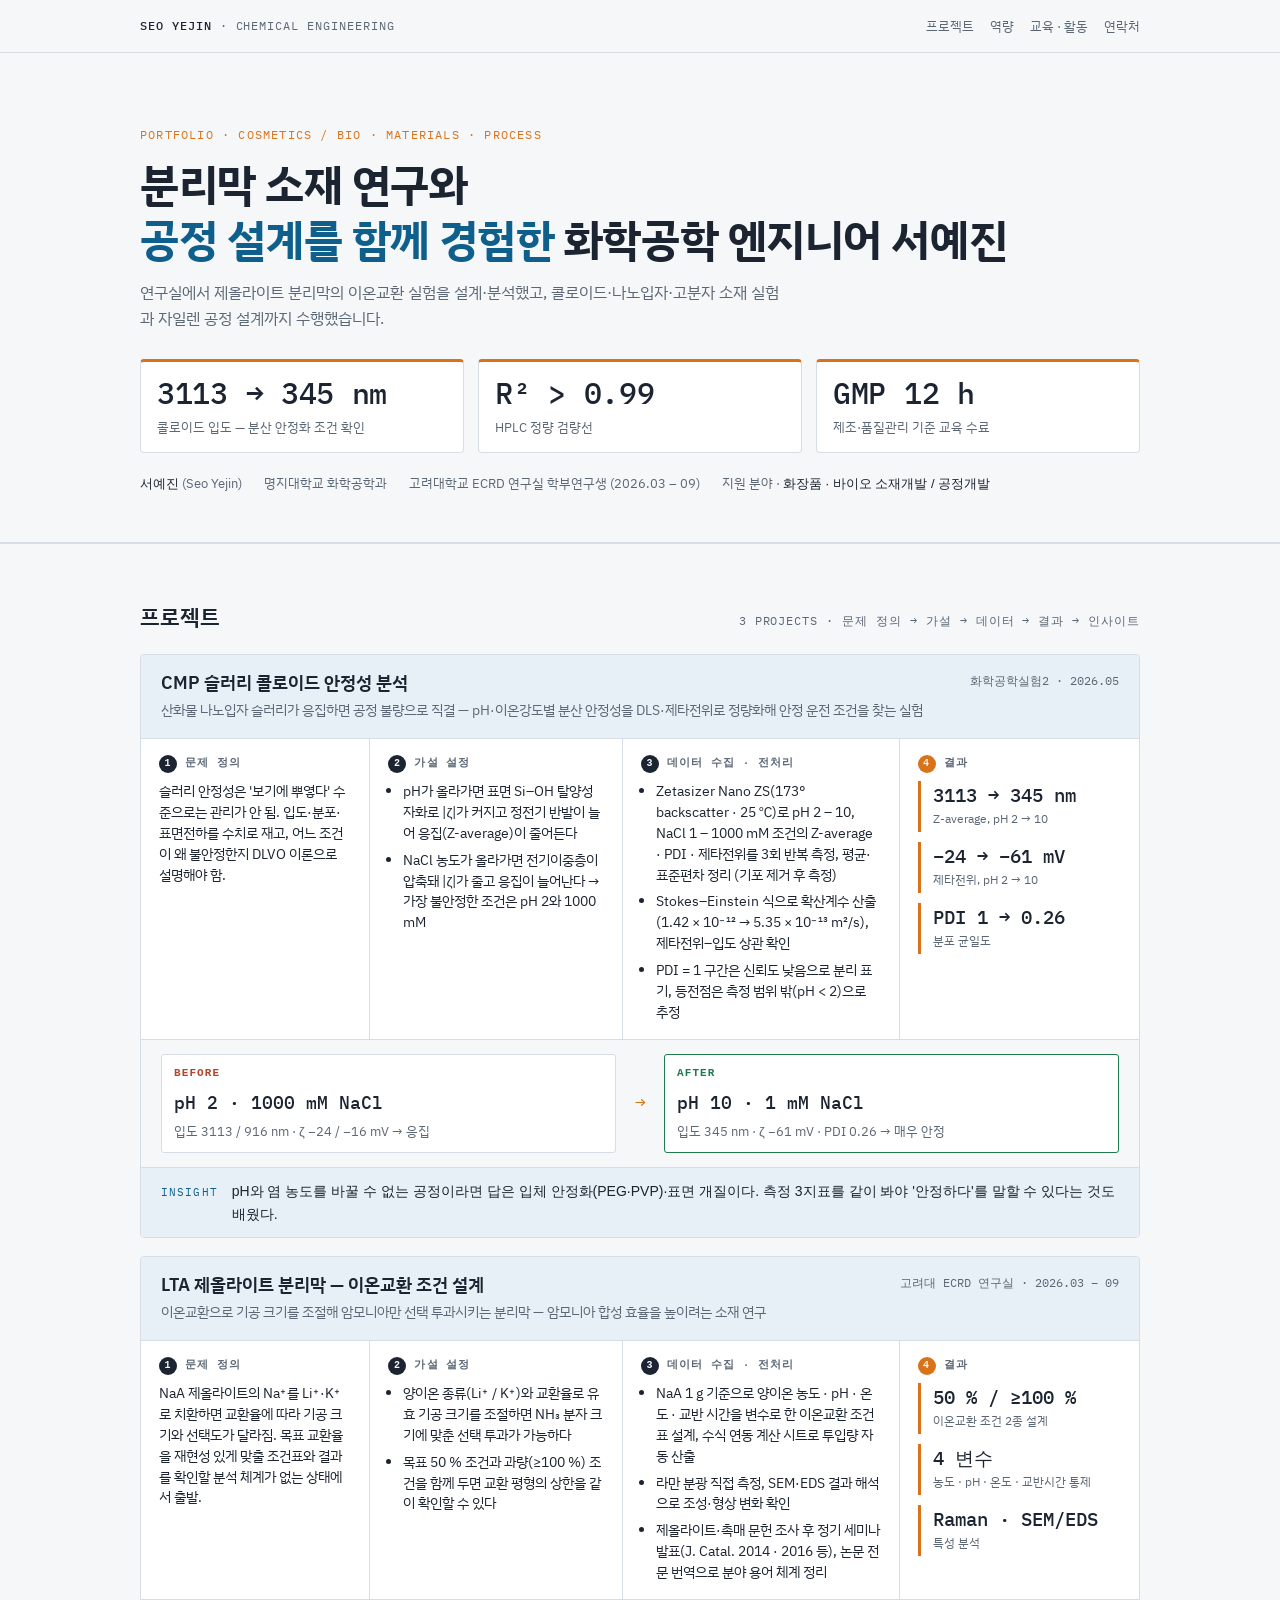
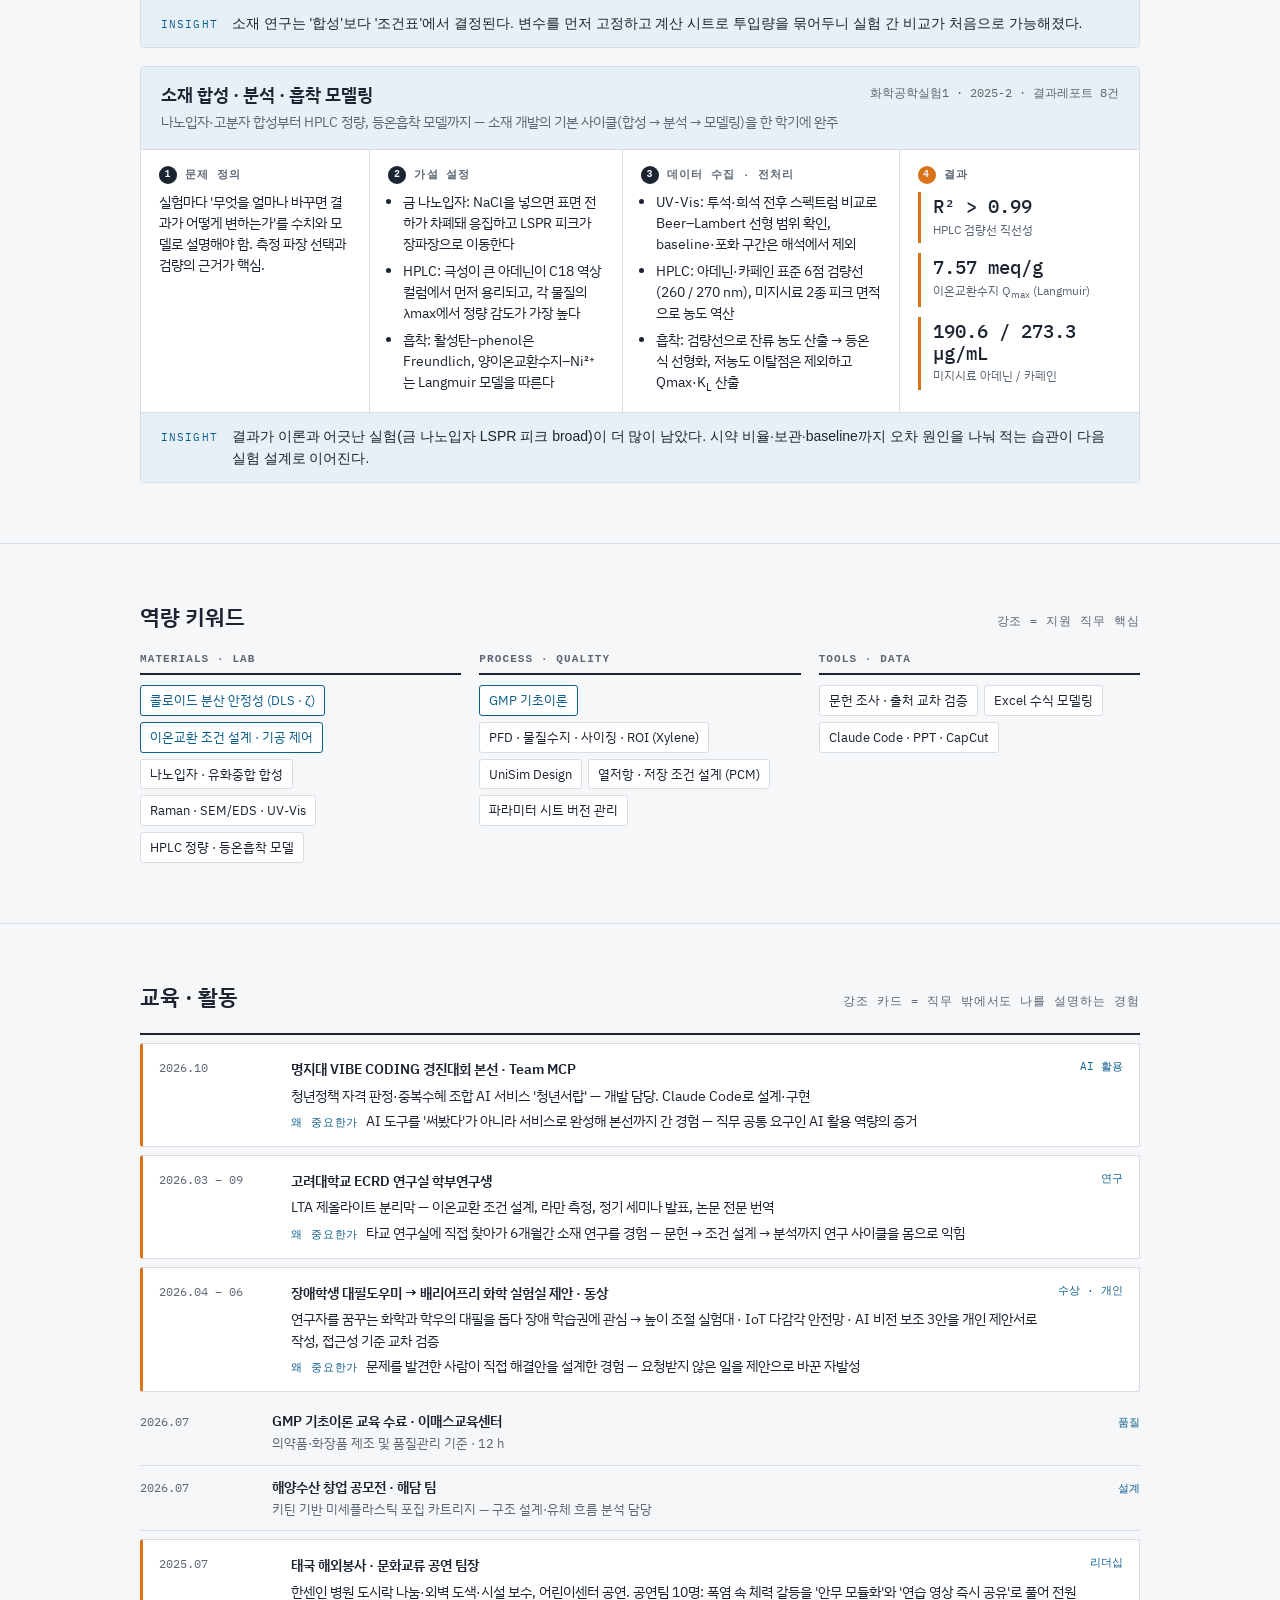
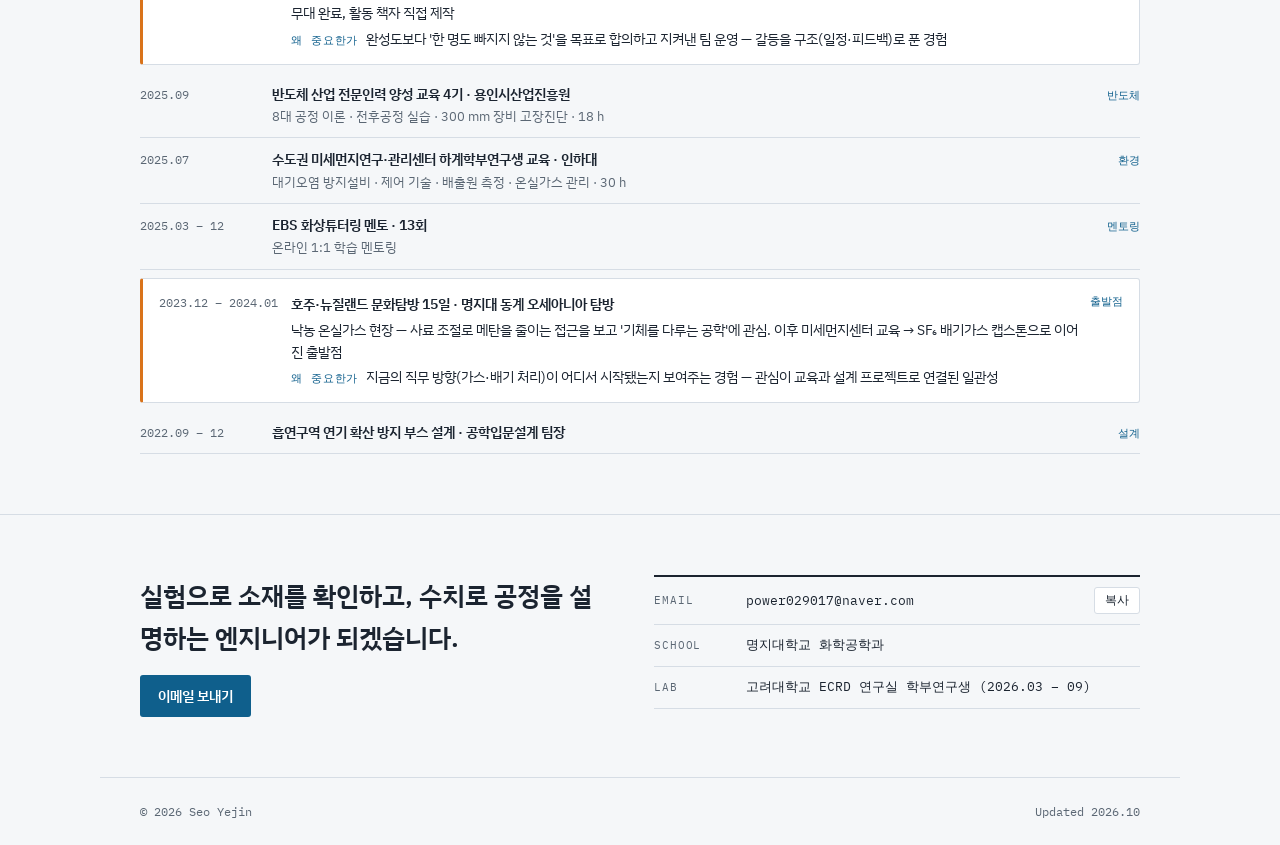
==== commit fe7ce72c: "Update print statement from 'Hello' to 'Goodbye'" ====
--- a/bio/index.html
+++ b/bio/index.html
@@ -20,7 +20,7 @@
   <div class="wrap">
     <p class="eyebrow">Portfolio · Cosmetics / Bio · Materials · Process</p>
     <h1>분리막 소재 연구와<br><span>공정 설계를 함께 경험한</span> 화학공학 엔지니어 서예진</h1>
-    <p class="lede">연구실에서 제올라이트 분리막의 이온교환 실험을 설계·분석했고, 콜로이드·나노입자·고분자 소재 실험과 자일렌 공정 설계까지 수행했습니다. 소재 개발과 공정 개선에 이 경험을 쓰고 싶습니다.</p>
+    <p class="lede">연구실에서 제올라이트 분리막의 이온교환 실험을 설계·분석했고, 콜로이드·나노입자·고분자 소재 실험과 자일렌 공정 설계까지 수행했습니다.</p>
     <div class="kpis"><div class="kpi"><b>3113 → 345 nm</b><small>콜로이드 입도 — 분산 안정화 조건 확인</small></div><div class="kpi"><b>R² > 0.99</b><small>HPLC 정량 검량선</small></div><div class="kpi"><b>GMP 12 h</b><small>제조·품질관리 기준 교육 수료</small></div></div>
     <div class="idrow"><span><b>서예진</b> (Seo Yejin)</span><span>명지대학교 화학공학과</span><span>고려대학교 ECRD 연구실 학부연구생 (2026.03 – 09)</span><span>지원 분야 · <b>화장품 · 바이오 소재개발 / 공정개발</b></span></div>
   </div>
@@ -28,60 +28,44 @@
 
 <section id="projects">
   <div class="wrap">
-    <div class="sec-head"><h2>프로젝트</h2><span class="num">5 PROJECTS · 문제 정의 → 내가 한 행동 → 결과</span></div>
+    <div class="sec-head"><h2>프로젝트</h2><span class="num">3 PROJECTS · 문제 정의 → 가설 → 데이터 → 결과 → 인사이트</span></div>
     <article class="proj">
-  <div class="proj-head"><h3>LTA 제올라이트 분리막 소재 연구</h3><span class="tag">고려대 ECRD 연구실 · 2026.03 – 09</span><p class="biz">이온교환으로 기공 크기를 조절해 암모니아만 선택 투과시키는 분리막 — 암모니아 합성 효율을 높이려는 소재 연구</p></div>
+  <div class="proj-head"><h3>CMP 슬러리 콜로이드 안정성 분석</h3><span class="tag">화학공학실험2 · 2026.05</span><p class="biz">산화물 나노입자 슬러리가 응집하면 공정 불량으로 직결 — pH·이온강도별 분산 안정성을 DLS·제타전위로 정량화해 안정 운전 조건을 찾는 실험</p></div>
   
-  <div class="cols">
-    <div class="col"><h4><i>1</i>문제 정의</h4><p>NaA 제올라이트의 Na⁺를 Li⁺·K⁺로 치환할 때 교환율에 따라 기공 크기와 선택도가 달라짐. 목표 교환율을 재현성 있게 맞추는 조건표와 분석 체계가 필요.</p></div>
-    <div class="col"><h4><i>2</i>내가 한 행동</h4><ul><li>NaA 1 g 기준 목표 교환율 50 % 조건 + 과량(≥100 %) 조건을 함께 설계, 양이온 농도·pH·온도·교반 시간을 변수로 정리한 수식 연동 계산 시트 제작</li><li>라만 분광 직접 측정, SEM·EDS 결과 해석, HPLC·GC 분석 교육 이수</li><li>제올라이트·촉매 문헌 조사 및 정기 세미나 발표(J. Catal. 2014 · 2016), 논문 전문 번역으로 용어 체계 정리</li></ul></div>
-    <div class="col"><h4><i>3</i>결과</h4><div class="big"><div><b>50 % / ≥100 %</b><small>이온교환 조건 2종 설계</small></div><div><b>4 변수</b><small>농도 · pH · 온도 · 교반시간 통제</small></div><div><b>Raman · SEM/EDS</b><small>특성 분석</small></div></div></div>
-  </div>
-  
-</article><article class="proj">
-  <div class="proj-head"><h3>CMP 슬러리 콜로이드 안정성 분석</h3><span class="tag">화학공학실험2 · 2026.05</span><p class="biz">산화물 나노입자 슬러리가 응집하면 공정 불량으로 직결 — pH·이온강도에 따른 분산 안정성을 DLS·제타전위로 정량화해 안정 운전 조건을 찾는 실험</p></div>
-  
-  <div class="cols">
-    <div class="col"><h4><i>1</i>문제 정의</h4><p>슬러리 안정성은 '보기에 뿌옇다' 수준으로는 관리가 안 됨. 입도·분포·표면전하를 수치로 재고, DLVO 이론으로 어느 조건이 왜 불안정한지 설명해야 함.</p></div>
-    <div class="col"><h4><i>2</i>내가 한 행동</h4><ul><li>Zetasizer Nano ZS(173° backscatter, 25 ℃)로 pH 2 – 10, NaCl 1 – 1000 mM 조건의 Z-average · PDI · 제타전위 3회 반복 측정</li><li>Stokes–Einstein 식으로 확산계수 산출, 제타전위–입도 음의 상관 확인, 전기이중층 압축으로 고염 응집 해석</li><li>가장 불안정한 조건(pH 2, 1000 mM)에 대해 입체 안정화(PEG·PVP), 계면활성제, 표면 개질 등 pH·염 변경 없는 개선안 제시</li></ul></div>
-    <div class="col"><h4><i>3</i>결과</h4><div class="big"><div><b>3113 → 345 nm</b><small>Z-average, pH 2 → 10</small></div><div><b>−24 → −61 mV</b><small>제타전위, pH 2 → 10</small></div><div><b>PDI 1 → 0.26</b><small>분포 균일도</small></div></div></div>
+  <div class="steps">
+    <div class="step"><h4><i>1</i>문제 정의</h4><p>슬러리 안정성은 '보기에 뿌옇다' 수준으로는 관리가 안 됨. 입도·분포·표면전하를 수치로 재고, 어느 조건이 왜 불안정한지 DLVO 이론으로 설명해야 함.</p></div>
+    <div class="step"><h4><i>2</i>가설 설정</h4><ul><li>pH가 올라가면 표면 Si–OH 탈양성자화로 |ζ|가 커지고 정전기 반발이 늘어 응집(Z-average)이 줄어든다</li><li>NaCl 농도가 올라가면 전기이중층이 압축돼 |ζ|가 줄고 응집이 늘어난다 → 가장 불안정한 조건은 pH 2와 1000 mM</li></ul></div>
+    <div class="step"><h4><i>3</i>데이터 수집 · 전처리</h4><ul><li>Zetasizer Nano ZS(173° backscatter · 25 ℃)로 pH 2 – 10, NaCl 1 – 1000 mM 조건의 Z-average · PDI · 제타전위를 3회 반복 측정, 평균·표준편차 정리 (기포 제거 후 측정)</li><li>Stokes–Einstein 식으로 확산계수 산출(1.42 × 10⁻¹² → 5.35 × 10⁻¹³ m²/s), 제타전위–입도 상관 확인</li><li>PDI = 1 구간은 신뢰도 낮음으로 분리 표기, 등전점은 측정 범위 밖(pH < 2)으로 추정</li></ul></div>
+    <div class="step res"><h4><i>4</i>결과</h4><div class="big"><div><b>3113 → 345 nm</b><small>Z-average, pH 2 → 10</small></div><div><b>−24 → −61 mV</b><small>제타전위, pH 2 → 10</small></div><div><b>PDI 1 → 0.26</b><small>분포 균일도</small></div></div></div>
   </div>
   <div class="ba">
   <div class="bx before"><h5>Before</h5><b>pH 2 · 1000 mM NaCl</b><p>입도 3113 / 916 nm · ζ −24 / −16 mV → 응집</p></div>
   <div class="mid">→</div>
   <div class="bx after"><h5>After</h5><b>pH 10 · 1 mM NaCl</b><p>입도 345 nm · ζ −61 mV · PDI 0.26 → 매우 안정</p></div>
 </div>
+  <div class="insight"><span>Insight</span><p>pH와 염 농도를 바꿀 수 없는 공정이라면 답은 입체 안정화(PEG·PVP)·표면 개질이다. 측정 3지표를 같이 봐야 '안정하다'를 말할 수 있다는 것도 배웠다.</p></div>
 </article><article class="proj">
-  <div class="proj-head"><h3>소재 합성 · 분석 · 흡착 실험 8건</h3><span class="tag">화학공학실험1 · 2025-2</span><p class="biz">나노입자·고분자 합성부터 HPLC 정량, 등온흡착 모델까지 — 소재 개발의 기본 사이클(합성 → 분석 → 모델링)을 한 학기에 완주</p></div>
+  <div class="proj-head"><h3>LTA 제올라이트 분리막 — 이온교환 조건 설계</h3><span class="tag">고려대 ECRD 연구실 · 2026.03 – 09</span><p class="biz">이온교환으로 기공 크기를 조절해 암모니아만 선택 투과시키는 분리막 — 암모니아 합성 효율을 높이려는 소재 연구</p></div>
   
-  <div class="cols">
-    <div class="col"><h4><i>1</i>문제 정의</h4><p>실험마다 '무엇을 얼마나 바꾸면 결과가 어떻게 변하는가'를 수치와 모델로 설명해야 함. 측정 조건 선택과 검량의 근거가 핵심.</p></div>
-    <div class="col"><h4><i>2</i>내가 한 행동</h4><ul><li>금 나노입자(citrate 환원): NaCl 첨가 시 LSPR red-shift를 표면전하 차폐 → 응집으로 해석; 폴리아닐린 유화중합: 투석·희석 전후 UV-Vis 비교</li><li>HPLC(C18): 아데닌·카페인 파장 선택(260 / 270 nm) 근거 제시, 검량선 작성 후 미지시료 2종 정량</li><li>활성탄–phenol Freundlich, 양이온교환수지–Ni²⁺ Langmuir 등온식 적용으로 흡착 용량 산출</li></ul></div>
-    <div class="col"><h4><i>3</i>결과</h4><div class="big"><div><b>R² > 0.99</b><small>HPLC 검량선 직선성</small></div><div><b>7.57 meq/g</b><small>이온교환수지 Q<sub>max</sub> (Langmuir)</small></div><div><b>190.6 / 273.3 µg/mL</b><small>미지시료 아데닌 / 카페인</small></div></div></div>
+  <div class="steps">
+    <div class="step"><h4><i>1</i>문제 정의</h4><p>NaA 제올라이트의 Na⁺를 Li⁺·K⁺로 치환하면 교환율에 따라 기공 크기와 선택도가 달라짐. 목표 교환율을 재현성 있게 맞출 조건표와 결과를 확인할 분석 체계가 없는 상태에서 출발.</p></div>
+    <div class="step"><h4><i>2</i>가설 설정</h4><ul><li>양이온 종류(Li⁺ / K⁺)와 교환율로 유효 기공 크기를 조절하면 NH₃ 분자 크기에 맞춘 선택 투과가 가능하다</li><li>목표 50 % 조건과 과량(≥100 %) 조건을 함께 두면 교환 평형의 상한을 같이 확인할 수 있다</li></ul></div>
+    <div class="step"><h4><i>3</i>데이터 수집 · 전처리</h4><ul><li>NaA 1 g 기준으로 양이온 농도 · pH · 온도 · 교반 시간을 변수로 한 이온교환 조건표 설계, 수식 연동 계산 시트로 투입량 자동 산출</li><li>라만 분광 직접 측정, SEM·EDS 결과 해석으로 조성·형상 변화 확인</li><li>제올라이트·촉매 문헌 조사 후 정기 세미나 발표(J. Catal. 2014 · 2016 등), 논문 전문 번역으로 분야 용어 체계 정리</li></ul></div>
+    <div class="step res"><h4><i>4</i>결과</h4><div class="big"><div><b>50 % / ≥100 %</b><small>이온교환 조건 2종 설계</small></div><div><b>4 변수</b><small>농도 · pH · 온도 · 교반시간 통제</small></div><div><b>Raman · SEM/EDS</b><small>특성 분석</small></div></div></div>
   </div>
   
+  <div class="insight"><span>Insight</span><p>소재 연구는 '합성'보다 '조건표'에서 결정된다. 변수를 먼저 고정하고 계산 시트로 투입량을 묶어두니 실험 간 비교가 처음으로 가능해졌다.</p></div>
 </article><article class="proj">
-  <div class="proj-head"><h3>Xylene 공정 설계 · 경제성 평가</h3><span class="tag">공정설계 · 화학공학개론</span><p class="biz">소재를 공정 규모로 옮길 때 필요한 수지·사이징·비용 감각 — 설계 단계 간 숫자 일관성을 끝까지 확인한 프로젝트</p></div>
-  <div class="flow"><div class="st hi"><b>물질수지</b><span>Feed 1,000,000 kg/day</span></div><div class="ar">→</div><div class="st hi"><b>장치 사이징</b><span>펌프 · 열교환기 2기</span></div><div class="ar">→</div><div class="st hi"><b>CAPEX</b><span>장치비 기반</span></div><div class="ar">→</div><div class="st hi"><b>ROI</b><span>투자 회수율</span></div></div>
-  <div class="cols">
-    <div class="col"><h4><i>1</i>문제 정의</h4><p>PFD 한 장에서 출발해 장치 사양과 투자비, 수익성까지 숫자가 서로 맞물리게 산출해야 함. 중간 단계 하나라도 어긋나면 ROI가 의미를 잃음.</p></div>
-    <div class="col"><h4><i>2</i>내가 한 행동</h4><ul><li>물질수지로 총 유량 91,860 lbm/hr 확정, 이를 기준으로 펌프 동력(효율 85 %)과 열교환기 전열 면적 산출</li><li>장치 사양을 장치비로 환산해 CAPEX 추산, ROI로 경제적 타당성 판단</li><li>수지 → 사이징 → 비용 순으로 단계 간 수치 일관성 전 과정 검토</li></ul></div>
-    <div class="col"><h4><i>3</i>결과</h4><div class="big"><div><b>$40.11 M</b><small>CAPEX</small></div><div><b>14 %</b><small>ROI</small></div><div><b>21.53 kW · 2,859 ft²</b><small>펌프 동력 · 열교환 면적 합계</small></div></div></div>
+  <div class="proj-head"><h3>소재 합성 · 분석 · 흡착 모델링</h3><span class="tag">화학공학실험1 · 2025-2 · 결과레포트 8건</span><p class="biz">나노입자·고분자 합성부터 HPLC 정량, 등온흡착 모델까지 — 소재 개발의 기본 사이클(합성 → 분석 → 모델링)을 한 학기에 완주</p></div>
+  
+  <div class="steps">
+    <div class="step"><h4><i>1</i>문제 정의</h4><p>실험마다 '무엇을 얼마나 바꾸면 결과가 어떻게 변하는가'를 수치와 모델로 설명해야 함. 측정 파장 선택과 검량의 근거가 핵심.</p></div>
+    <div class="step"><h4><i>2</i>가설 설정</h4><ul><li>금 나노입자: NaCl을 넣으면 표면 전하가 차폐돼 응집하고 LSPR 피크가 장파장으로 이동한다</li><li>HPLC: 극성이 큰 아데닌이 C18 역상 컬럼에서 먼저 용리되고, 각 물질의 λmax에서 정량 감도가 가장 높다</li><li>흡착: 활성탄–phenol은 Freundlich, 양이온교환수지–Ni²⁺는 Langmuir 모델을 따른다</li></ul></div>
+    <div class="step"><h4><i>3</i>데이터 수집 · 전처리</h4><ul><li>UV-Vis: 투석·희석 전후 스펙트럼 비교로 Beer–Lambert 선형 범위 확인, baseline·포화 구간은 해석에서 제외</li><li>HPLC: 아데닌·카페인 표준 6점 검량선(260 / 270 nm), 미지시료 2종 피크 면적으로 농도 역산</li><li>흡착: 검량선으로 잔류 농도 산출 → 등온식 선형화, 저농도 이탈점은 제외하고 Qmax·K<sub>L</sub> 산출</li></ul></div>
+    <div class="step res"><h4><i>4</i>결과</h4><div class="big"><div><b>R² > 0.99</b><small>HPLC 검량선 직선성</small></div><div><b>7.57 meq/g</b><small>이온교환수지 Q<sub>max</sub> (Langmuir)</small></div><div><b>190.6 / 273.3 µg/mL</b><small>미지시료 아데닌 / 카페인</small></div></div></div>
   </div>
   
-</article><article class="proj">
-  <div class="proj-head"><h3>PCM 보냉 시스템 열설계</h3><span class="tag">열설계 · 최적화</span><p class="biz">온도 민감 제품(원료·완제품)의 저장·유통 조건을 열저항 모델로 보장한 설계</p></div>
-  
-  <div class="cols">
-    <div class="col"><h4><i>1</i>문제 정의</h4><p>목표 온도·시간을 만족하면서 PCM 질량과 부피를 최소화해야 함. 후보 소재 3종 중 무엇을, 얼마나 넣을지 근거가 필요.</p></div>
-    <div class="col"><h4><i>2</i>내가 한 행동</h4><ul><li>전도+대류 열저항 모델로 총 열저항 산정, 2시간 유지에 필요한 PCM 잠열량과 질량을 역산</li><li>E-15 / E-19 / E-21 후보를 상변화 온도·용량 기준으로 비교해 E-21 선정, 부피·질량 사양 확정</li></ul></div>
-    <div class="col"><h4><i>3</i>결과</h4><div class="big"><div><b>6.508 K/W</b><small>총 열저항 R<sub>total</sub></small></div><div><b>163 g · 132 cm³</b><small>선정 PCM(E-21) 사양</small></div><div><b>−18 ℃ · 2 h</b><small>목표 조건 충족</small></div></div></div>
-  </div>
-  <div class="ba">
-  <div class="bx before"><h5>Before</h5><b>후보 PCM 3종 · 소요량 미정</b><p>E-15 / E-19 / E-21</p></div>
-  <div class="mid">→</div>
-  <div class="bx after"><h5>After</h5><b>E-21 · 163 g</b><p>열저항 모델로 역산한 최소 소요량</p></div>
-</div>
+  <div class="insight"><span>Insight</span><p>결과가 이론과 어긋난 실험(금 나노입자 LSPR 피크 broad)이 더 많이 남았다. 시약 비율·보관·baseline까지 오차 원인을 나눠 적는 습관이 다음 실험 설계로 이어진다.</p></div>
 </article>
   </div>
 </section>
@@ -89,14 +73,14 @@
 <section id="keywords">
   <div class="wrap">
     <div class="sec-head"><h2>역량 키워드</h2><span class="num">강조 = 지원 직무 핵심</span></div>
-    <div class="kw"><div><h3>Materials · Lab</h3><div class="chips"><span class="chip hot">콜로이드 분산 안정성 (DLS · ζ)</span><span class="chip hot">이온교환 조건 설계 · 기공 제어</span><span class="chip">나노입자 · 유화중합 합성</span><span class="chip">Raman · SEM/EDS · UV-Vis</span><span class="chip">HPLC 정량 · 등온흡착 모델</span></div></div><div><h3>Process · Quality</h3><div class="chips"><span class="chip hot">GMP 기초이론</span><span class="chip">PFD · 물질수지 · 사이징</span><span class="chip">UniSim Design</span><span class="chip">열저항 · 저장 조건 설계</span><span class="chip">파라미터 시트 버전 관리</span></div></div><div><h3>Tools · Data</h3><div class="chips"><span class="chip">문헌 조사 · 출처 교차 검증</span><span class="chip">Excel 수식 모델링</span><span class="chip">Claude Code · PPT · CapCut</span></div></div></div>
+    <div class="kw"><div><h3>Materials · Lab</h3><div class="chips"><span class="chip hot">콜로이드 분산 안정성 (DLS · ζ)</span><span class="chip hot">이온교환 조건 설계 · 기공 제어</span><span class="chip">나노입자 · 유화중합 합성</span><span class="chip">Raman · SEM/EDS · UV-Vis</span><span class="chip">HPLC 정량 · 등온흡착 모델</span></div></div><div><h3>Process · Quality</h3><div class="chips"><span class="chip hot">GMP 기초이론</span><span class="chip">PFD · 물질수지 · 사이징 · ROI (Xylene)</span><span class="chip">UniSim Design</span><span class="chip">열저항 · 저장 조건 설계 (PCM)</span><span class="chip">파라미터 시트 버전 관리</span></div></div><div><h3>Tools · Data</h3><div class="chips"><span class="chip">문헌 조사 · 출처 교차 검증</span><span class="chip">Excel 수식 모델링</span><span class="chip">Claude Code · PPT · CapCut</span></div></div></div>
   </div>
 </section>
 
 <section id="timeline">
   <div class="wrap">
-    <div class="sec-head"><h2>교육 · 활동</h2><span class="num">2022 – 2026</span></div>
-    <ul class="tl"><li><span class="d">2026.10</span><div class="t"><b>명지대 VIBE CODING 경진대회 본선 · Team MCP</b><br><span>청년정책 자격 판정 AI 서비스 '청년서랍' 개발 담당</span></div><span class="c">AI · 개발</span></li><li><span class="d">2026.07</span><div class="t"><b>GMP 기초이론 교육 수료 · 이매스교육센터</b><br><span>의약품·화장품 제조 및 품질관리 기준 · 12 h</span></div><span class="c">품질</span></li><li><span class="d">2026.07</span><div class="t"><b>해양수산 창업 공모전 · 해담 팀</b><br><span>키틴 기반 미세플라스틱 포집 카트리지 — 구조 설계·유체 흐름 분석</span></div><span class="c">설계</span></li><li><span class="d">2026.06</span><div class="t"><b>명지대 장애인식개선 공모전 · 동상</b><br><span>배리어프리 화학 실험실 제안 (개인 참가)</span></div><span class="c">수상</span></li><li><span class="d">2026.03 – 09</span><div class="t"><b>고려대학교 ECRD 연구실 학부연구생</b><br><span>LTA 제올라이트 분리막 연구 · 정기 세미나 발표</span></div><span class="c">연구</span></li><li><span class="d">2026.05</span><div class="t"><b>이차전지 코인셀 제조 · 충방전 평가</b><br><span>NCM622/Graphite · 용량 유지율 · 0.5 / 1 / 5 C rate</span></div><span class="c">실험</span></li><li><span class="d">2025.09</span><div class="t"><b>반도체 산업 전문인력 양성 교육 4기 · 용인시산업진흥원</b><br><span>8대 공정 이론 · 전후공정 실습 · 300 mm 장비 고장진단 · 18 h</span></div><span class="c">반도체</span></li><li><span class="d">2025.07</span><div class="t"><b>수도권 미세먼지연구·관리센터 하계학부연구생 교육 · 인하대</b><br><span>대기오염 방지설비 · 제어 기술 · 배출원 측정 · 온실가스 관리 · 30 h</span></div><span class="c">환경</span></li><li><span class="d">2022.09 – 12</span><div class="t"><b>흡연구역 연기 확산 방지 부스 설계 · 공학입문설계</b><br><span>팀장</span></div><span class="c">설계</span></li></ul>
+    <div class="sec-head"><h2>교육 · 활동</h2><span class="num">강조 카드 = 직무 밖에서도 나를 설명하는 경험</span></div>
+    <ul class="tl"><li class="feat"><span class="d">2026.10</span><div class="t"><b>명지대 VIBE CODING 경진대회 본선 · Team MCP</b><p>청년정책 자격 판정·중복수혜 조합 AI 서비스 '청년서랍' — 개발 담당. Claude Code로 설계·구현</p><p class="why"><em>왜 중요한가</em>AI 도구를 '써봤다'가 아니라 서비스로 완성해 본선까지 간 경험 — 직무 공통 요구인 AI 활용 역량의 증거</p></div><span class="c">AI 활용</span></li><li class="feat"><span class="d">2026.03 – 09</span><div class="t"><b>고려대학교 ECRD 연구실 학부연구생</b><p>LTA 제올라이트 분리막 — 이온교환 조건 설계, 라만 측정, 정기 세미나 발표, 논문 전문 번역</p><p class="why"><em>왜 중요한가</em>타교 연구실에 직접 찾아가 6개월간 소재 연구를 경험 — 문헌 → 조건 설계 → 분석까지 연구 사이클을 몸으로 익힘</p></div><span class="c">연구</span></li><li class="feat"><span class="d">2026.04 – 06</span><div class="t"><b>장애학생 대필도우미 → 배리어프리 화학 실험실 제안 · 동상</b><p>연구자를 꿈꾸는 화학과 학우의 대필을 돕다 장애 학습권에 관심 → 높이 조절 실험대 · IoT 다감각 안전망 · AI 비전 보조 3안을 개인 제안서로 작성, 접근성 기준 교차 검증</p><p class="why"><em>왜 중요한가</em>문제를 발견한 사람이 직접 해결안을 설계한 경험 — 요청받지 않은 일을 제안으로 바꾼 자발성</p></div><span class="c">수상 · 개인</span></li><li><span class="d">2026.07</span><div class="t"><b>GMP 기초이론 교육 수료 · 이매스교육센터</b><br><span>의약품·화장품 제조 및 품질관리 기준 · 12 h</span></div><span class="c">품질</span></li><li><span class="d">2026.07</span><div class="t"><b>해양수산 창업 공모전 · 해담 팀</b><br><span>키틴 기반 미세플라스틱 포집 카트리지 — 구조 설계·유체 흐름 분석 담당</span></div><span class="c">설계</span></li><li class="feat"><span class="d">2025.07</span><div class="t"><b>태국 해외봉사 · 문화교류 공연 팀장</b><p>한센인 병원 도시락 나눔·외벽 도색·시설 보수, 어린이센터 공연. 공연팀 10명: 폭염 속 체력 갈등을 '안무 모듈화'와 '연습 영상 즉시 공유'로 풀어 전원 무대 완료, 활동 책자 직접 제작</p><p class="why"><em>왜 중요한가</em>완성도보다 '한 명도 빠지지 않는 것'을 목표로 합의하고 지켜낸 팀 운영 — 갈등을 구조(일정·피드백)로 푼 경험</p></div><span class="c">리더십</span></li><li><span class="d">2025.09</span><div class="t"><b>반도체 산업 전문인력 양성 교육 4기 · 용인시산업진흥원</b><br><span>8대 공정 이론 · 전후공정 실습 · 300 mm 장비 고장진단 · 18 h</span></div><span class="c">반도체</span></li><li><span class="d">2025.07</span><div class="t"><b>수도권 미세먼지연구·관리센터 하계학부연구생 교육 · 인하대</b><br><span>대기오염 방지설비 · 제어 기술 · 배출원 측정 · 온실가스 관리 · 30 h</span></div><span class="c">환경</span></li><li><span class="d">2025.03 – 12</span><div class="t"><b>EBS 화상튜터링 멘토 · 13회</b><br><span>온라인 1:1 학습 멘토링</span></div><span class="c">멘토링</span></li><li class="feat"><span class="d">2023.12 – 2024.01</span><div class="t"><b>호주·뉴질랜드 문화탐방 15일 · 명지대 동계 오세아니아 탐방</b><p>낙농 온실가스 현장 — 사료 조절로 메탄을 줄이는 접근을 보고 '기체를 다루는 공학'에 관심. 이후 미세먼지센터 교육 → SF₆ 배기가스 캡스톤으로 이어진 출발점</p><p class="why"><em>왜 중요한가</em>지금의 직무 방향(가스·배기 처리)이 어디서 시작됐는지 보여주는 경험 — 관심이 교육과 설계 프로젝트로 연결된 일관성</p></div><span class="c">출발점</span></li><li><span class="d">2022.09 – 12</span><div class="t"><b>흡연구역 연기 확산 방지 부스 설계 · 공학입문설계 팀장</b></div><span class="c">설계</span></li></ul>
   </div>
 </section>
 
--- a/style.css
+++ b/style.css
@@ -65,19 +65,25 @@
 .flow .st span{color:var(--muted)}
 .flow .st.hi{border-color:var(--accent);box-shadow:inset 0 0 0 1px var(--accent)}
 .flow .ar{flex:0 0 auto;width:22px;display:flex;align-items:center;justify-content:center;color:var(--stream);font-family:var(--font-mono)}
-.cols{display:grid;grid-template-columns:1fr 1.2fr 1fr}
-@media (max-width:760px){.cols{grid-template-columns:1fr}}
-.col{padding:16px 20px;min-width:0}
-.col+.col{border-left:1px solid var(--line)}
-@media (max-width:760px){.col+.col{border-left:0;border-top:1px solid var(--line)}}
-.col h4{font-family:var(--font-mono);font-size:11px;letter-spacing:.1em;text-transform:uppercase;color:var(--muted);margin-bottom:8px;display:flex;align-items:center;gap:8px}
-.col h4 i{font-style:normal;display:inline-grid;place-items:center;width:18px;height:18px;border-radius:50%;background:var(--fg);color:var(--bg);font-size:10px}
-.col p,.col li{font-size:14px}
-.col ul{margin:0;padding-left:16px}
-.col li+li{margin-top:5px}
+.steps{display:grid;grid-template-columns:.95fr 1.05fr 1.15fr 1fr}
+@media (max-width:900px){.steps{grid-template-columns:1fr 1fr}}
+@media (max-width:560px){.steps{grid-template-columns:1fr}}
+.step{padding:16px 18px;min-width:0;border-left:1px solid var(--line)}
+.step:first-child{border-left:0}
+@media (max-width:900px){.step:nth-child(3){border-left:0}.step:nth-child(n+3){border-top:1px solid var(--line)}}
+@media (max-width:560px){.step{border-left:0}.step+.step{border-top:1px solid var(--line)}}
+.step h4{font-family:var(--font-mono);font-size:11px;letter-spacing:.1em;text-transform:uppercase;color:var(--muted);margin-bottom:8px;display:flex;align-items:center;gap:8px}
+.step h4 i{font-style:normal;display:inline-grid;place-items:center;width:18px;height:18px;border-radius:50%;background:var(--fg);color:var(--bg);font-size:10px}
+.step.res h4 i{background:var(--stream)}
+.step p,.step li{font-size:13.5px;line-height:1.55}
+.step ul{margin:0;padding-left:15px}
+.step li+li{margin-top:6px}
+.insight{display:grid;grid-template-columns:auto 1fr;gap:14px;align-items:baseline;padding:12px 20px;border-top:1px solid var(--line);background:var(--tint)}
+.insight span{font-family:var(--font-mono);font-size:11px;letter-spacing:.1em;text-transform:uppercase;color:var(--accent)}
+.insight p{font-size:14px;font-weight:500}
 .big{display:grid;gap:10px}
 .big div{border-left:3px solid var(--stream);padding:4px 0 4px 12px}
-.big b{display:block;font-family:var(--font-mono);font-size:22px;font-weight:500;font-variant-numeric:tabular-nums;line-height:1.15}
+.big b{display:block;font-family:var(--font-mono);font-size:19px;font-weight:500;font-variant-numeric:tabular-nums;line-height:1.15}
 .big small{display:block;font-size:12px;color:var(--muted);margin-top:2px}
 .ba{display:grid;grid-template-columns:1fr 28px 1fr;gap:10px;align-items:stretch;padding:14px 20px;border-top:1px solid var(--line);background:var(--bg)}
 @media (max-width:560px){.ba{grid-template-columns:1fr}.ba .mid{transform:rotate(90deg)}}
@@ -100,7 +106,11 @@
 
 /* timeline */
 .tl{list-style:none;margin:0;padding:0;border-top:2px solid var(--fg)}
-.tl li{display:grid;grid-template-columns:104px 1fr auto;gap:12px;align-items:baseline;padding:10px 0;border-bottom:1px solid var(--line);font-size:14px}
+.tl li{display:grid;grid-template-columns:120px 1fr auto;gap:12px;align-items:baseline;padding:10px 0;border-bottom:1px solid var(--line);font-size:14px}
+.tl li.feat{background:var(--panel);border:1px solid var(--line);border-left:3px solid var(--stream);border-radius:3px;padding:14px 16px;margin:8px 0;align-items:start}
+.tl li.feat .t p{font-size:13.5px;color:var(--fg);margin-top:4px}
+.tl li.feat .why{color:var(--muted)}
+.tl li.feat .why em{font-style:normal;font-family:var(--font-mono);font-size:11px;letter-spacing:.08em;color:var(--accent);margin-right:8px}
 .tl .d{font-family:var(--font-mono);font-size:12px;color:var(--muted);font-variant-numeric:tabular-nums}
 .tl .t b{font-weight:600}
 .tl .t span{color:var(--muted);font-size:13px}
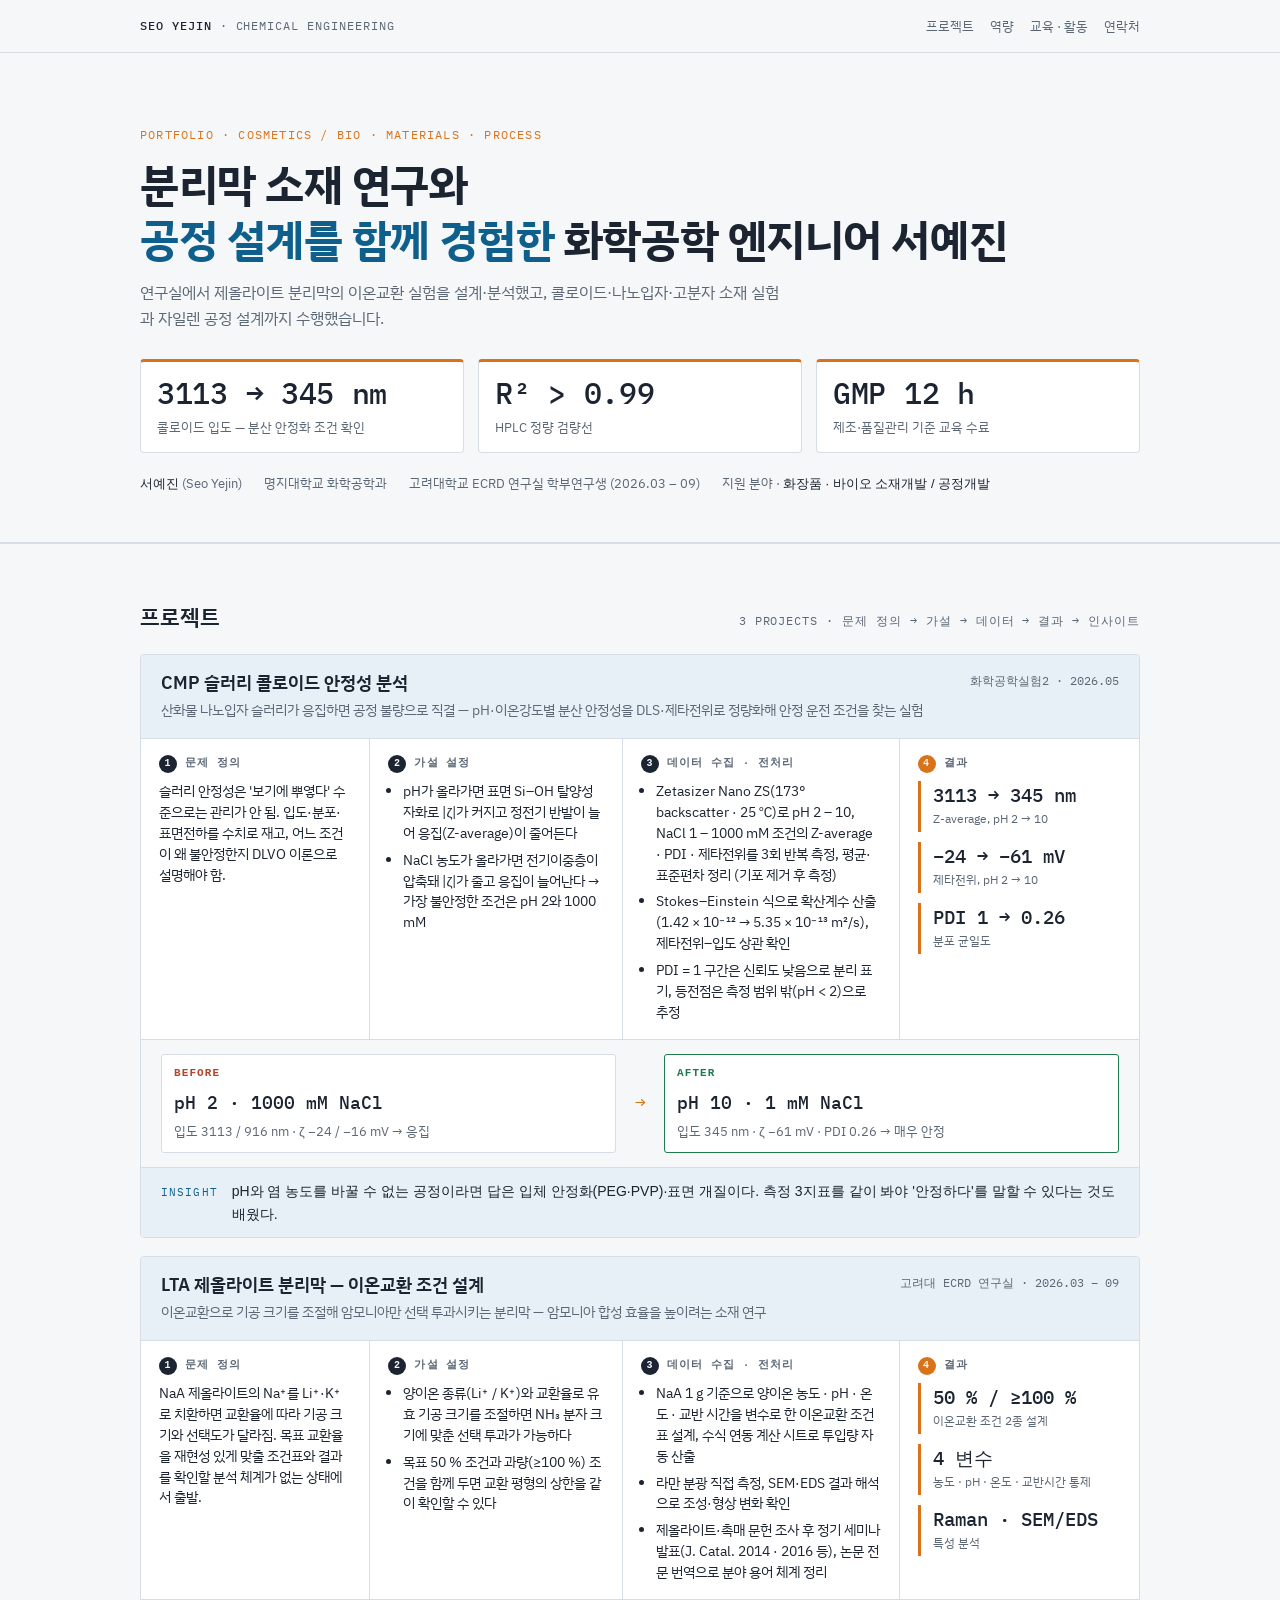
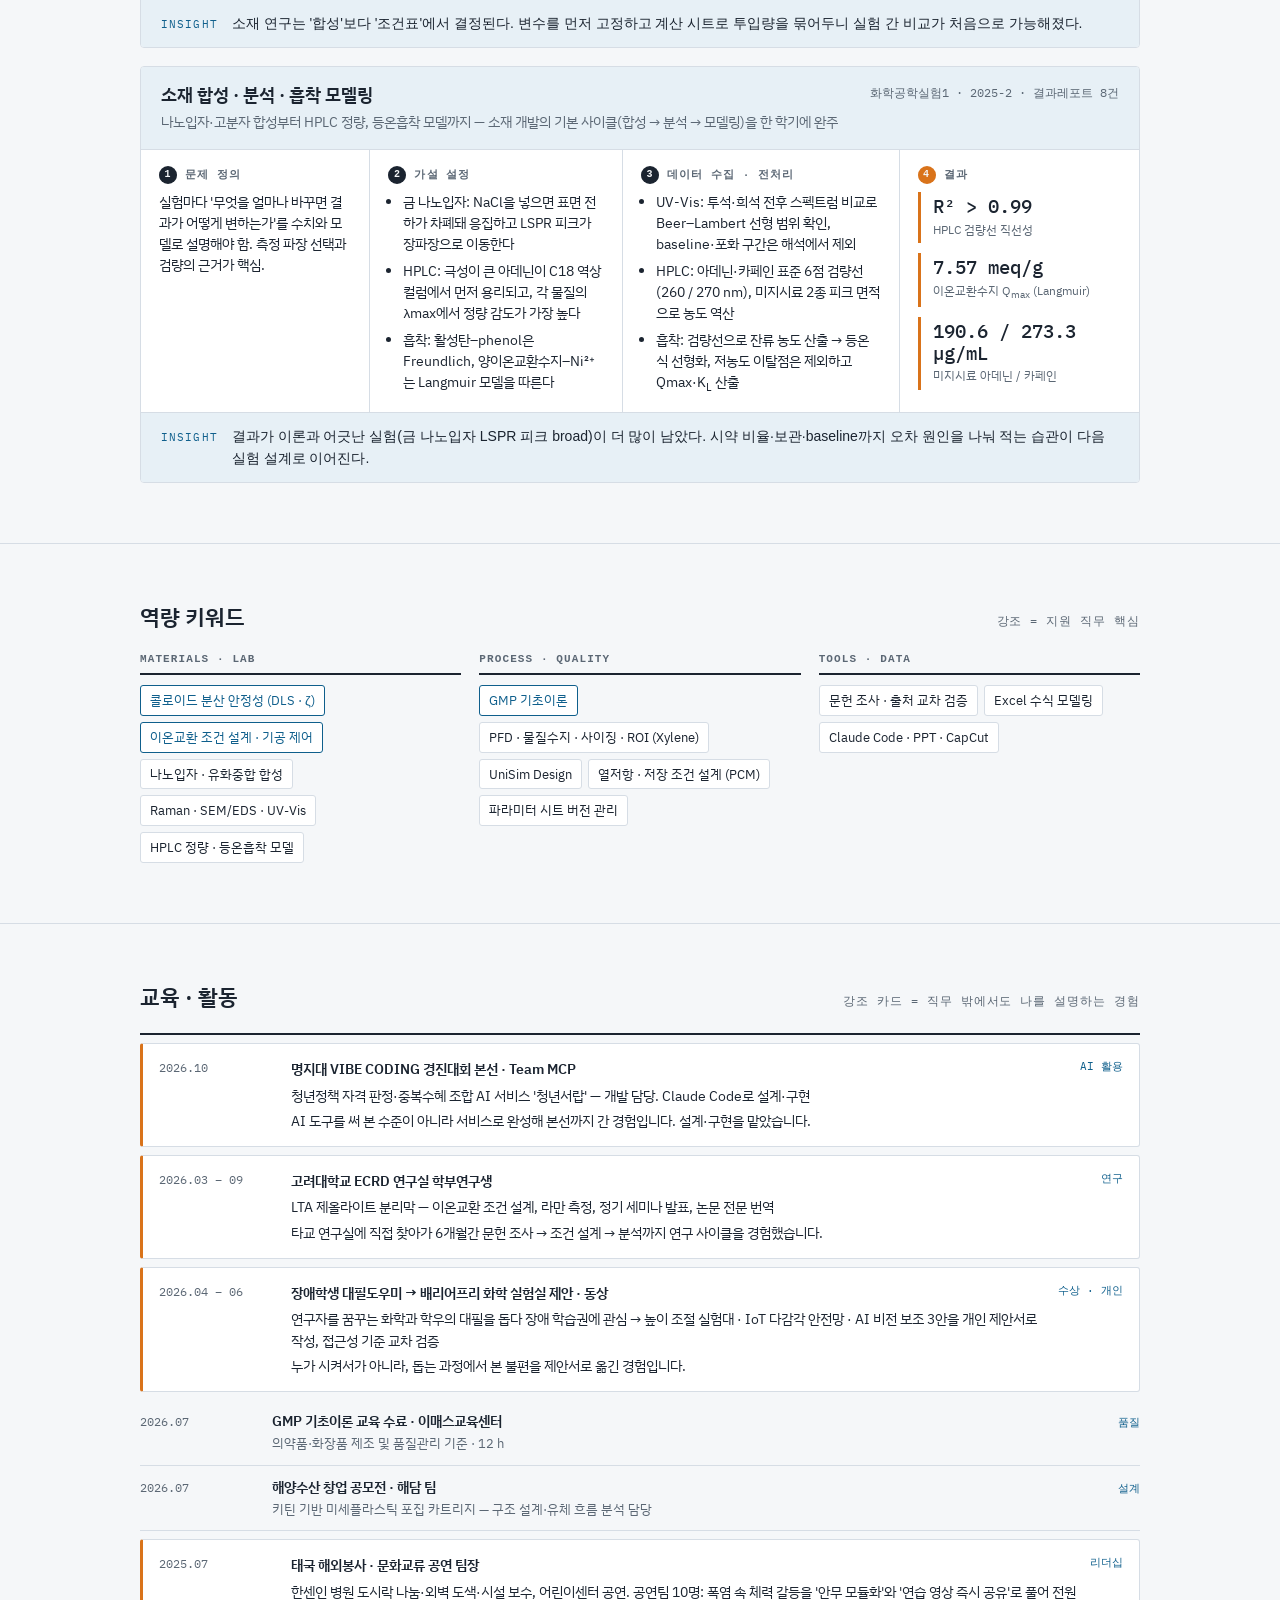
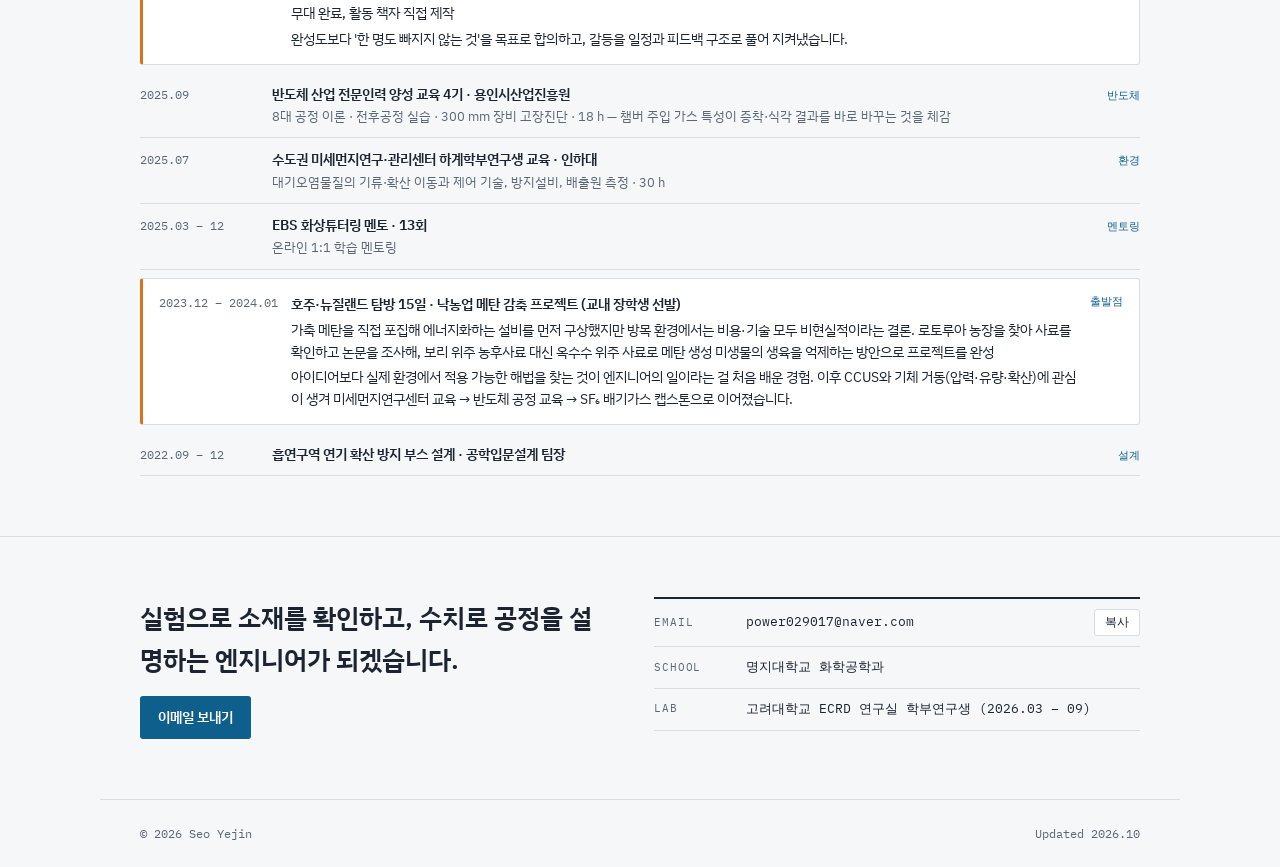
==== commit 3bdf63d7: "Update bio section with new experiences and details" ====
--- a/bio/index.html
+++ b/bio/index.html
@@ -22,6 +22,7 @@
     <h1>분리막 소재 연구와<br><span>공정 설계를 함께 경험한</span> 화학공학 엔지니어 서예진</h1>
     <p class="lede">연구실에서 제올라이트 분리막의 이온교환 실험을 설계·분석했고, 콜로이드·나노입자·고분자 소재 실험과 자일렌 공정 설계까지 수행했습니다.</p>
     <div class="kpis"><div class="kpi"><b>3113 → 345 nm</b><small>콜로이드 입도 — 분산 안정화 조건 확인</small></div><div class="kpi"><b>R² > 0.99</b><small>HPLC 정량 검량선</small></div><div class="kpi"><b>GMP 12 h</b><small>제조·품질관리 기준 교육 수료</small></div></div>
+    
     <div class="idrow"><span><b>서예진</b> (Seo Yejin)</span><span>명지대학교 화학공학과</span><span>고려대학교 ECRD 연구실 학부연구생 (2026.03 – 09)</span><span>지원 분야 · <b>화장품 · 바이오 소재개발 / 공정개발</b></span></div>
   </div>
 </section>
@@ -80,7 +81,7 @@
 <section id="timeline">
   <div class="wrap">
     <div class="sec-head"><h2>교육 · 활동</h2><span class="num">강조 카드 = 직무 밖에서도 나를 설명하는 경험</span></div>
-    <ul class="tl"><li class="feat"><span class="d">2026.10</span><div class="t"><b>명지대 VIBE CODING 경진대회 본선 · Team MCP</b><p>청년정책 자격 판정·중복수혜 조합 AI 서비스 '청년서랍' — 개발 담당. Claude Code로 설계·구현</p><p class="why"><em>왜 중요한가</em>AI 도구를 '써봤다'가 아니라 서비스로 완성해 본선까지 간 경험 — 직무 공통 요구인 AI 활용 역량의 증거</p></div><span class="c">AI 활용</span></li><li class="feat"><span class="d">2026.03 – 09</span><div class="t"><b>고려대학교 ECRD 연구실 학부연구생</b><p>LTA 제올라이트 분리막 — 이온교환 조건 설계, 라만 측정, 정기 세미나 발표, 논문 전문 번역</p><p class="why"><em>왜 중요한가</em>타교 연구실에 직접 찾아가 6개월간 소재 연구를 경험 — 문헌 → 조건 설계 → 분석까지 연구 사이클을 몸으로 익힘</p></div><span class="c">연구</span></li><li class="feat"><span class="d">2026.04 – 06</span><div class="t"><b>장애학생 대필도우미 → 배리어프리 화학 실험실 제안 · 동상</b><p>연구자를 꿈꾸는 화학과 학우의 대필을 돕다 장애 학습권에 관심 → 높이 조절 실험대 · IoT 다감각 안전망 · AI 비전 보조 3안을 개인 제안서로 작성, 접근성 기준 교차 검증</p><p class="why"><em>왜 중요한가</em>문제를 발견한 사람이 직접 해결안을 설계한 경험 — 요청받지 않은 일을 제안으로 바꾼 자발성</p></div><span class="c">수상 · 개인</span></li><li><span class="d">2026.07</span><div class="t"><b>GMP 기초이론 교육 수료 · 이매스교육센터</b><br><span>의약품·화장품 제조 및 품질관리 기준 · 12 h</span></div><span class="c">품질</span></li><li><span class="d">2026.07</span><div class="t"><b>해양수산 창업 공모전 · 해담 팀</b><br><span>키틴 기반 미세플라스틱 포집 카트리지 — 구조 설계·유체 흐름 분석 담당</span></div><span class="c">설계</span></li><li class="feat"><span class="d">2025.07</span><div class="t"><b>태국 해외봉사 · 문화교류 공연 팀장</b><p>한센인 병원 도시락 나눔·외벽 도색·시설 보수, 어린이센터 공연. 공연팀 10명: 폭염 속 체력 갈등을 '안무 모듈화'와 '연습 영상 즉시 공유'로 풀어 전원 무대 완료, 활동 책자 직접 제작</p><p class="why"><em>왜 중요한가</em>완성도보다 '한 명도 빠지지 않는 것'을 목표로 합의하고 지켜낸 팀 운영 — 갈등을 구조(일정·피드백)로 푼 경험</p></div><span class="c">리더십</span></li><li><span class="d">2025.09</span><div class="t"><b>반도체 산업 전문인력 양성 교육 4기 · 용인시산업진흥원</b><br><span>8대 공정 이론 · 전후공정 실습 · 300 mm 장비 고장진단 · 18 h</span></div><span class="c">반도체</span></li><li><span class="d">2025.07</span><div class="t"><b>수도권 미세먼지연구·관리센터 하계학부연구생 교육 · 인하대</b><br><span>대기오염 방지설비 · 제어 기술 · 배출원 측정 · 온실가스 관리 · 30 h</span></div><span class="c">환경</span></li><li><span class="d">2025.03 – 12</span><div class="t"><b>EBS 화상튜터링 멘토 · 13회</b><br><span>온라인 1:1 학습 멘토링</span></div><span class="c">멘토링</span></li><li class="feat"><span class="d">2023.12 – 2024.01</span><div class="t"><b>호주·뉴질랜드 문화탐방 15일 · 명지대 동계 오세아니아 탐방</b><p>낙농 온실가스 현장 — 사료 조절로 메탄을 줄이는 접근을 보고 '기체를 다루는 공학'에 관심. 이후 미세먼지센터 교육 → SF₆ 배기가스 캡스톤으로 이어진 출발점</p><p class="why"><em>왜 중요한가</em>지금의 직무 방향(가스·배기 처리)이 어디서 시작됐는지 보여주는 경험 — 관심이 교육과 설계 프로젝트로 연결된 일관성</p></div><span class="c">출발점</span></li><li><span class="d">2022.09 – 12</span><div class="t"><b>흡연구역 연기 확산 방지 부스 설계 · 공학입문설계 팀장</b></div><span class="c">설계</span></li></ul>
+    <ul class="tl"><li class="feat"><span class="d">2026.10</span><div class="t"><b>명지대 VIBE CODING 경진대회 본선 · Team MCP</b><p>청년정책 자격 판정·중복수혜 조합 AI 서비스 '청년서랍' — 개발 담당. Claude Code로 설계·구현</p><p class="why">AI 도구를 써 본 수준이 아니라 서비스로 완성해 본선까지 간 경험입니다. 설계·구현을 맡았습니다.</p></div><span class="c">AI 활용</span></li><li class="feat"><span class="d">2026.03 – 09</span><div class="t"><b>고려대학교 ECRD 연구실 학부연구생</b><p>LTA 제올라이트 분리막 — 이온교환 조건 설계, 라만 측정, 정기 세미나 발표, 논문 전문 번역</p><p class="why">타교 연구실에 직접 찾아가 6개월간 문헌 조사 → 조건 설계 → 분석까지 연구 사이클을 경험했습니다.</p></div><span class="c">연구</span></li><li class="feat"><span class="d">2026.04 – 06</span><div class="t"><b>장애학생 대필도우미 → 배리어프리 화학 실험실 제안 · 동상</b><p>연구자를 꿈꾸는 화학과 학우의 대필을 돕다 장애 학습권에 관심 → 높이 조절 실험대 · IoT 다감각 안전망 · AI 비전 보조 3안을 개인 제안서로 작성, 접근성 기준 교차 검증</p><p class="why">누가 시켜서가 아니라, 돕는 과정에서 본 불편을 제안서로 옮긴 경험입니다.</p></div><span class="c">수상 · 개인</span></li><li><span class="d">2026.07</span><div class="t"><b>GMP 기초이론 교육 수료 · 이매스교육센터</b><br><span>의약품·화장품 제조 및 품질관리 기준 · 12 h</span></div><span class="c">품질</span></li><li><span class="d">2026.07</span><div class="t"><b>해양수산 창업 공모전 · 해담 팀</b><br><span>키틴 기반 미세플라스틱 포집 카트리지 — 구조 설계·유체 흐름 분석 담당</span></div><span class="c">설계</span></li><li class="feat"><span class="d">2025.07</span><div class="t"><b>태국 해외봉사 · 문화교류 공연 팀장</b><p>한센인 병원 도시락 나눔·외벽 도색·시설 보수, 어린이센터 공연. 공연팀 10명: 폭염 속 체력 갈등을 '안무 모듈화'와 '연습 영상 즉시 공유'로 풀어 전원 무대 완료, 활동 책자 직접 제작</p><p class="why">완성도보다 '한 명도 빠지지 않는 것'을 목표로 합의하고, 갈등을 일정과 피드백 구조로 풀어 지켜냈습니다.</p></div><span class="c">리더십</span></li><li><span class="d">2025.09</span><div class="t"><b>반도체 산업 전문인력 양성 교육 4기 · 용인시산업진흥원</b><br><span>8대 공정 이론 · 전후공정 실습 · 300 mm 장비 고장진단 · 18 h — 챔버 주입 가스 특성이 증착·식각 결과를 바로 바꾸는 것을 체감</span></div><span class="c">반도체</span></li><li><span class="d">2025.07</span><div class="t"><b>수도권 미세먼지연구·관리센터 하계학부연구생 교육 · 인하대</b><br><span>대기오염물질의 기류·확산 이동과 제어 기술, 방지설비, 배출원 측정 · 30 h</span></div><span class="c">환경</span></li><li><span class="d">2025.03 – 12</span><div class="t"><b>EBS 화상튜터링 멘토 · 13회</b><br><span>온라인 1:1 학습 멘토링</span></div><span class="c">멘토링</span></li><li class="feat"><span class="d">2023.12 – 2024.01</span><div class="t"><b>호주·뉴질랜드 탐방 15일 · 낙농업 메탄 감축 프로젝트 (교내 장학생 선발)</b><p>가축 메탄을 직접 포집해 에너지화하는 설비를 먼저 구상했지만 방목 환경에서는 비용·기술 모두 비현실적이라는 결론. 로토루아 농장을 찾아 사료를 확인하고 논문을 조사해, 보리 위주 농후사료 대신 옥수수 위주 사료로 메탄 생성 미생물의 생육을 억제하는 방안으로 프로젝트를 완성</p><p class="why">아이디어보다 실제 환경에서 적용 가능한 해법을 찾는 것이 엔지니어의 일이라는 걸 처음 배운 경험. 이후 CCUS와 기체 거동(압력·유량·확산)에 관심이 생겨 미세먼지연구센터 교육 → 반도체 공정 교육 → SF₆ 배기가스 캡스톤으로 이어졌습니다.</p></div><span class="c">출발점</span></li><li><span class="d">2022.09 – 12</span><div class="t"><b>흡연구역 연기 확산 방지 부스 설계 · 공학입문설계 팀장</b></div><span class="c">설계</span></li></ul>
   </div>
 </section>
 
--- a/style.css
+++ b/style.css
@@ -41,6 +41,10 @@
 .kpi{background:var(--panel);border:1px solid var(--line);border-top:3px solid var(--stream);padding:14px 16px;border-radius:4px;min-width:0}
 .kpi b{display:block;font-family:var(--font-mono);font-size:clamp(22px,2.6vw,30px);font-weight:500;letter-spacing:-.01em;font-variant-numeric:tabular-nums;line-height:1.15}
 .kpi small{display:block;margin-top:6px;font-size:13px;color:var(--muted)}
+.path{margin-top:22px}
+.path .pl{display:block;font-family:var(--font-mono);font-size:11px;letter-spacing:.1em;text-transform:uppercase;color:var(--muted);margin-bottom:6px}
+.path .flow{padding:0;border:0}
+.path .st{background:var(--panel)}
 .idrow{display:flex;flex-wrap:wrap;gap:8px 22px;margin-top:20px;font-size:13px;color:var(--muted)}
 .idrow span b{color:var(--fg);font-weight:500}
 
@@ -109,7 +113,7 @@
 .tl li{display:grid;grid-template-columns:120px 1fr auto;gap:12px;align-items:baseline;padding:10px 0;border-bottom:1px solid var(--line);font-size:14px}
 .tl li.feat{background:var(--panel);border:1px solid var(--line);border-left:3px solid var(--stream);border-radius:3px;padding:14px 16px;margin:8px 0;align-items:start}
 .tl li.feat .t p{font-size:13.5px;color:var(--fg);margin-top:4px}
-.tl li.feat .why{color:var(--muted)}
+.tl li.feat .why{color:var(--muted);margin-top:6px}
 .tl li.feat .why em{font-style:normal;font-family:var(--font-mono);font-size:11px;letter-spacing:.08em;color:var(--accent);margin-right:8px}
 .tl .d{font-family:var(--font-mono);font-size:12px;color:var(--muted);font-variant-numeric:tabular-nums}
 .tl .t b{font-weight:600}
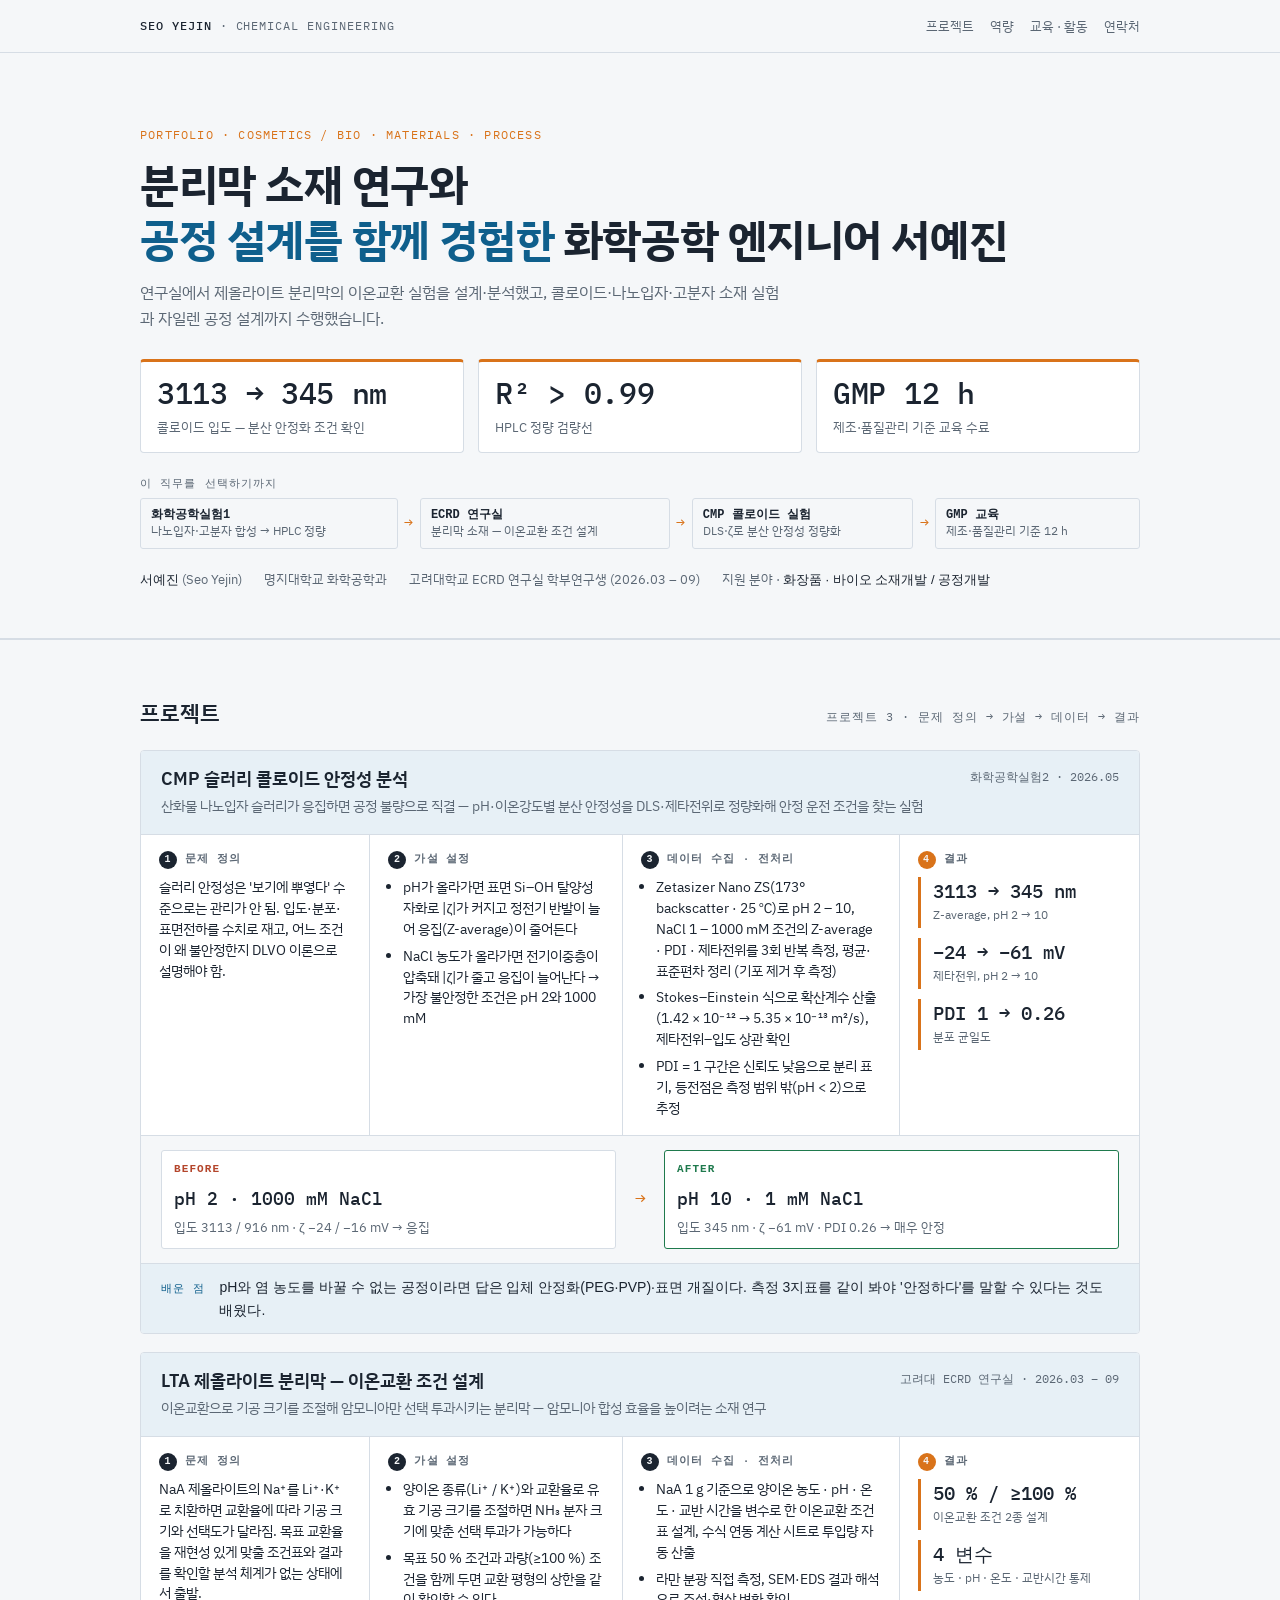
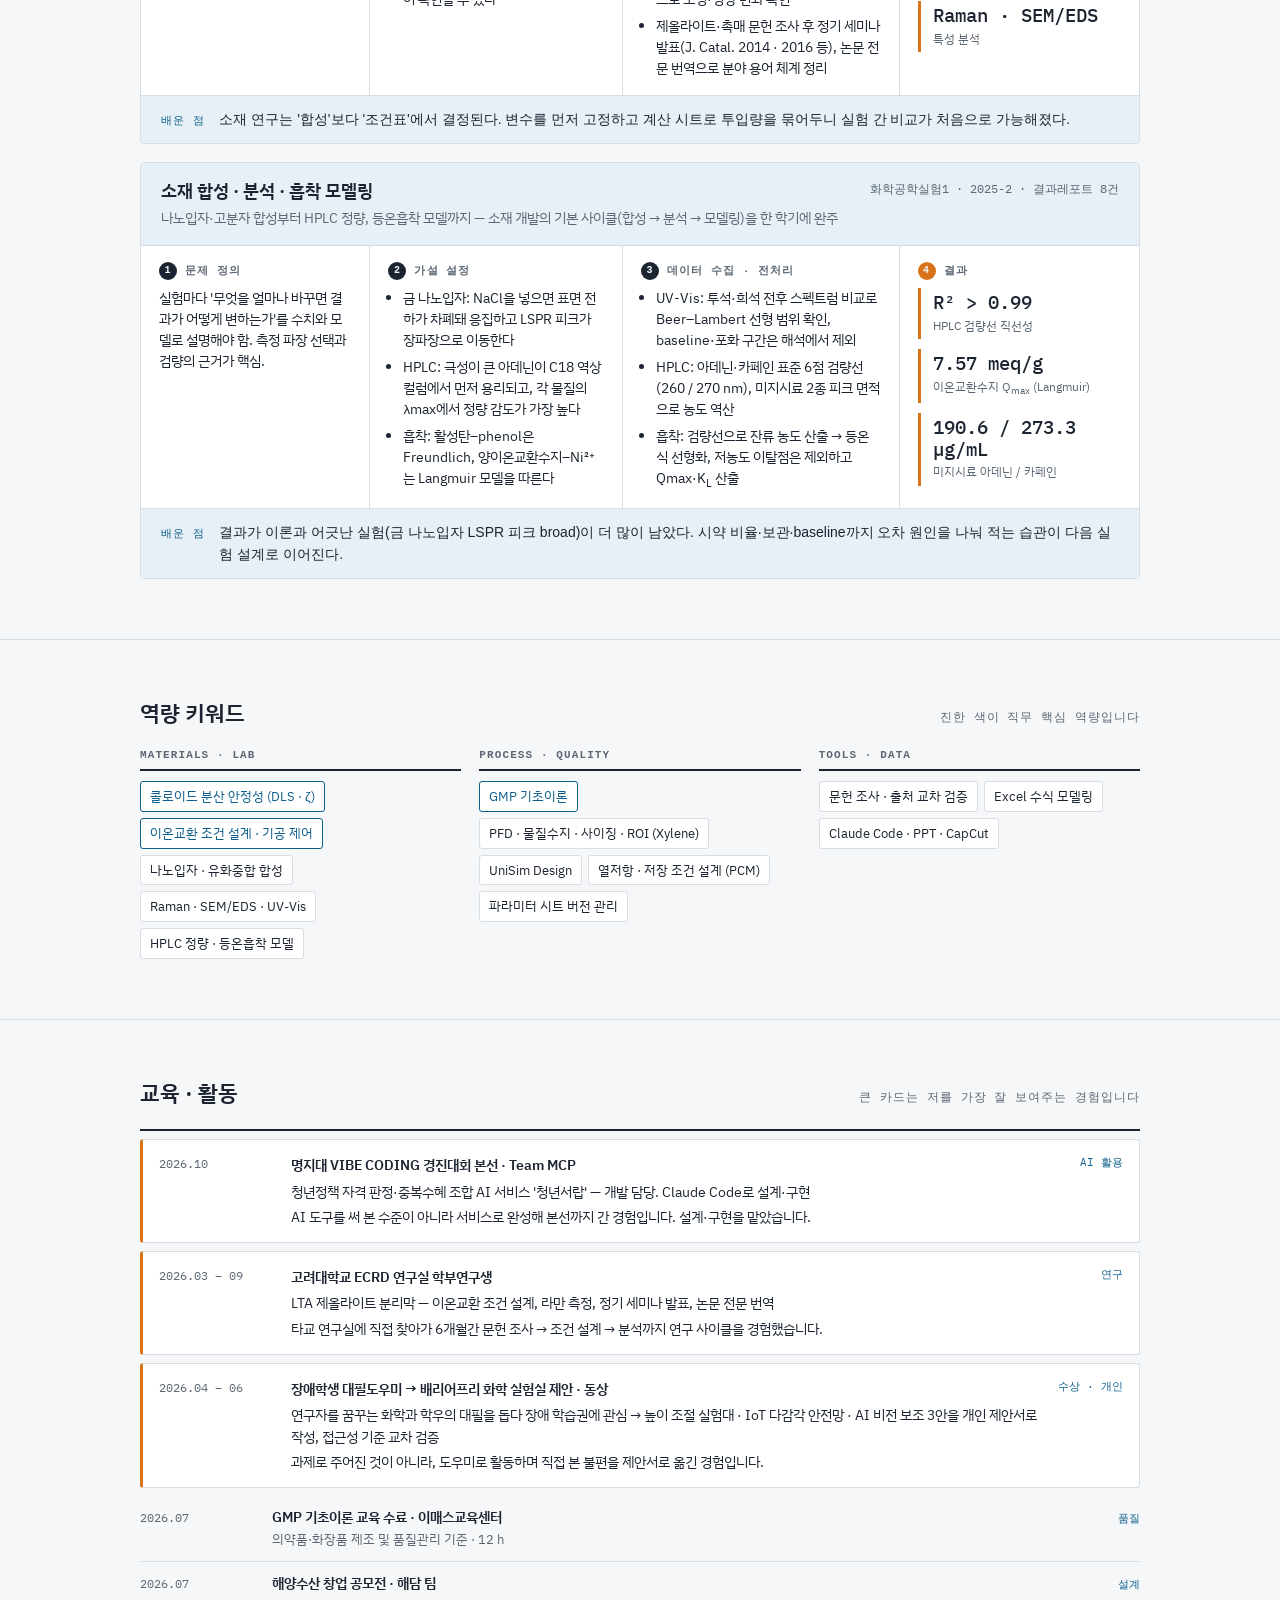
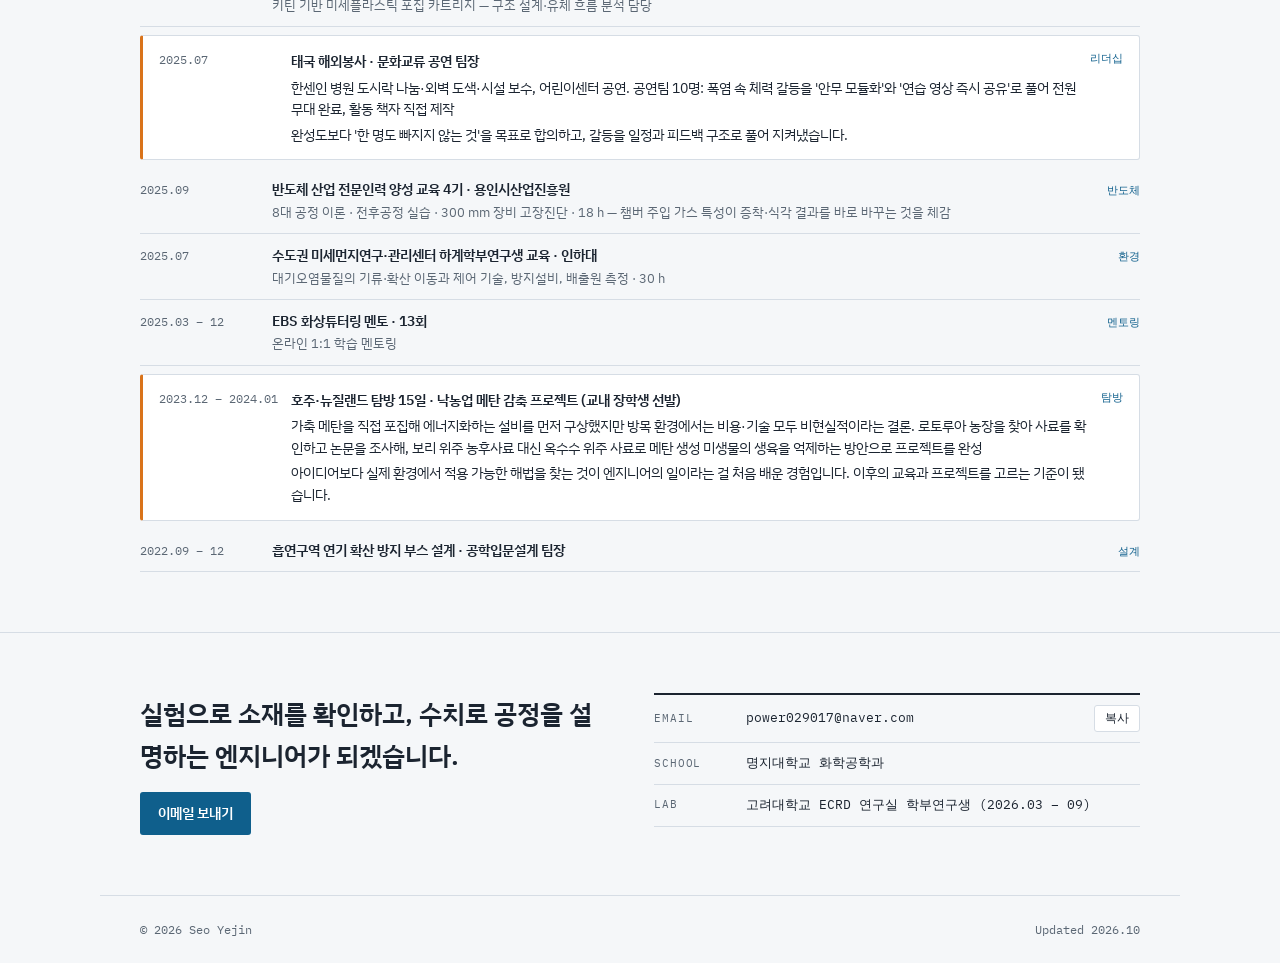
==== commit c5a530b2: "Revise content and structure in bio/index.html Updated various sections of the bio/index.html file t" ====
--- a/bio/index.html
+++ b/bio/index.html
@@ -22,14 +22,14 @@
     <h1>분리막 소재 연구와<br><span>공정 설계를 함께 경험한</span> 화학공학 엔지니어 서예진</h1>
     <p class="lede">연구실에서 제올라이트 분리막의 이온교환 실험을 설계·분석했고, 콜로이드·나노입자·고분자 소재 실험과 자일렌 공정 설계까지 수행했습니다.</p>
     <div class="kpis"><div class="kpi"><b>3113 → 345 nm</b><small>콜로이드 입도 — 분산 안정화 조건 확인</small></div><div class="kpi"><b>R² > 0.99</b><small>HPLC 정량 검량선</small></div><div class="kpi"><b>GMP 12 h</b><small>제조·품질관리 기준 교육 수료</small></div></div>
-    
+    <div class="path"><span class="pl">이 직무를 선택하기까지</span><div class="flow"><div class="st"><b>화학공학실험1</b><span>나노입자·고분자 합성 → HPLC 정량</span></div><div class="ar">→</div><div class="st"><b>ECRD 연구실</b><span>분리막 소재 — 이온교환 조건 설계</span></div><div class="ar">→</div><div class="st"><b>CMP 콜로이드 실험</b><span>DLS·ζ로 분산 안정성 정량화</span></div><div class="ar">→</div><div class="st"><b>GMP 교육</b><span>제조·품질관리 기준 12 h</span></div></div></div>
     <div class="idrow"><span><b>서예진</b> (Seo Yejin)</span><span>명지대학교 화학공학과</span><span>고려대학교 ECRD 연구실 학부연구생 (2026.03 – 09)</span><span>지원 분야 · <b>화장품 · 바이오 소재개발 / 공정개발</b></span></div>
   </div>
 </section>
 
 <section id="projects">
   <div class="wrap">
-    <div class="sec-head"><h2>프로젝트</h2><span class="num">3 PROJECTS · 문제 정의 → 가설 → 데이터 → 결과 → 인사이트</span></div>
+    <div class="sec-head"><h2>프로젝트</h2><span class="num">프로젝트 3 · 문제 정의 → 가설 → 데이터 → 결과</span></div>
     <article class="proj">
   <div class="proj-head"><h3>CMP 슬러리 콜로이드 안정성 분석</h3><span class="tag">화학공학실험2 · 2026.05</span><p class="biz">산화물 나노입자 슬러리가 응집하면 공정 불량으로 직결 — pH·이온강도별 분산 안정성을 DLS·제타전위로 정량화해 안정 운전 조건을 찾는 실험</p></div>
   
@@ -44,7 +44,7 @@
   <div class="mid">→</div>
   <div class="bx after"><h5>After</h5><b>pH 10 · 1 mM NaCl</b><p>입도 345 nm · ζ −61 mV · PDI 0.26 → 매우 안정</p></div>
 </div>
-  <div class="insight"><span>Insight</span><p>pH와 염 농도를 바꿀 수 없는 공정이라면 답은 입체 안정화(PEG·PVP)·표면 개질이다. 측정 3지표를 같이 봐야 '안정하다'를 말할 수 있다는 것도 배웠다.</p></div>
+  <div class="insight"><span>배운 점</span><p>pH와 염 농도를 바꿀 수 없는 공정이라면 답은 입체 안정화(PEG·PVP)·표면 개질이다. 측정 3지표를 같이 봐야 '안정하다'를 말할 수 있다는 것도 배웠다.</p></div>
 </article><article class="proj">
   <div class="proj-head"><h3>LTA 제올라이트 분리막 — 이온교환 조건 설계</h3><span class="tag">고려대 ECRD 연구실 · 2026.03 – 09</span><p class="biz">이온교환으로 기공 크기를 조절해 암모니아만 선택 투과시키는 분리막 — 암모니아 합성 효율을 높이려는 소재 연구</p></div>
   
@@ -55,7 +55,7 @@
     <div class="step res"><h4><i>4</i>결과</h4><div class="big"><div><b>50 % / ≥100 %</b><small>이온교환 조건 2종 설계</small></div><div><b>4 변수</b><small>농도 · pH · 온도 · 교반시간 통제</small></div><div><b>Raman · SEM/EDS</b><small>특성 분석</small></div></div></div>
   </div>
   
-  <div class="insight"><span>Insight</span><p>소재 연구는 '합성'보다 '조건표'에서 결정된다. 변수를 먼저 고정하고 계산 시트로 투입량을 묶어두니 실험 간 비교가 처음으로 가능해졌다.</p></div>
+  <div class="insight"><span>배운 점</span><p>소재 연구는 '합성'보다 '조건표'에서 결정된다. 변수를 먼저 고정하고 계산 시트로 투입량을 묶어두니 실험 간 비교가 처음으로 가능해졌다.</p></div>
 </article><article class="proj">
   <div class="proj-head"><h3>소재 합성 · 분석 · 흡착 모델링</h3><span class="tag">화학공학실험1 · 2025-2 · 결과레포트 8건</span><p class="biz">나노입자·고분자 합성부터 HPLC 정량, 등온흡착 모델까지 — 소재 개발의 기본 사이클(합성 → 분석 → 모델링)을 한 학기에 완주</p></div>
   
@@ -66,22 +66,22 @@
     <div class="step res"><h4><i>4</i>결과</h4><div class="big"><div><b>R² > 0.99</b><small>HPLC 검량선 직선성</small></div><div><b>7.57 meq/g</b><small>이온교환수지 Q<sub>max</sub> (Langmuir)</small></div><div><b>190.6 / 273.3 µg/mL</b><small>미지시료 아데닌 / 카페인</small></div></div></div>
   </div>
   
-  <div class="insight"><span>Insight</span><p>결과가 이론과 어긋난 실험(금 나노입자 LSPR 피크 broad)이 더 많이 남았다. 시약 비율·보관·baseline까지 오차 원인을 나눠 적는 습관이 다음 실험 설계로 이어진다.</p></div>
+  <div class="insight"><span>배운 점</span><p>결과가 이론과 어긋난 실험(금 나노입자 LSPR 피크 broad)이 더 많이 남았다. 시약 비율·보관·baseline까지 오차 원인을 나눠 적는 습관이 다음 실험 설계로 이어진다.</p></div>
 </article>
   </div>
 </section>
 
 <section id="keywords">
   <div class="wrap">
-    <div class="sec-head"><h2>역량 키워드</h2><span class="num">강조 = 지원 직무 핵심</span></div>
+    <div class="sec-head"><h2>역량 키워드</h2><span class="num">진한 색이 직무 핵심 역량입니다</span></div>
     <div class="kw"><div><h3>Materials · Lab</h3><div class="chips"><span class="chip hot">콜로이드 분산 안정성 (DLS · ζ)</span><span class="chip hot">이온교환 조건 설계 · 기공 제어</span><span class="chip">나노입자 · 유화중합 합성</span><span class="chip">Raman · SEM/EDS · UV-Vis</span><span class="chip">HPLC 정량 · 등온흡착 모델</span></div></div><div><h3>Process · Quality</h3><div class="chips"><span class="chip hot">GMP 기초이론</span><span class="chip">PFD · 물질수지 · 사이징 · ROI (Xylene)</span><span class="chip">UniSim Design</span><span class="chip">열저항 · 저장 조건 설계 (PCM)</span><span class="chip">파라미터 시트 버전 관리</span></div></div><div><h3>Tools · Data</h3><div class="chips"><span class="chip">문헌 조사 · 출처 교차 검증</span><span class="chip">Excel 수식 모델링</span><span class="chip">Claude Code · PPT · CapCut</span></div></div></div>
   </div>
 </section>
 
 <section id="timeline">
   <div class="wrap">
-    <div class="sec-head"><h2>교육 · 활동</h2><span class="num">강조 카드 = 직무 밖에서도 나를 설명하는 경험</span></div>
-    <ul class="tl"><li class="feat"><span class="d">2026.10</span><div class="t"><b>명지대 VIBE CODING 경진대회 본선 · Team MCP</b><p>청년정책 자격 판정·중복수혜 조합 AI 서비스 '청년서랍' — 개발 담당. Claude Code로 설계·구현</p><p class="why">AI 도구를 써 본 수준이 아니라 서비스로 완성해 본선까지 간 경험입니다. 설계·구현을 맡았습니다.</p></div><span class="c">AI 활용</span></li><li class="feat"><span class="d">2026.03 – 09</span><div class="t"><b>고려대학교 ECRD 연구실 학부연구생</b><p>LTA 제올라이트 분리막 — 이온교환 조건 설계, 라만 측정, 정기 세미나 발표, 논문 전문 번역</p><p class="why">타교 연구실에 직접 찾아가 6개월간 문헌 조사 → 조건 설계 → 분석까지 연구 사이클을 경험했습니다.</p></div><span class="c">연구</span></li><li class="feat"><span class="d">2026.04 – 06</span><div class="t"><b>장애학생 대필도우미 → 배리어프리 화학 실험실 제안 · 동상</b><p>연구자를 꿈꾸는 화학과 학우의 대필을 돕다 장애 학습권에 관심 → 높이 조절 실험대 · IoT 다감각 안전망 · AI 비전 보조 3안을 개인 제안서로 작성, 접근성 기준 교차 검증</p><p class="why">누가 시켜서가 아니라, 돕는 과정에서 본 불편을 제안서로 옮긴 경험입니다.</p></div><span class="c">수상 · 개인</span></li><li><span class="d">2026.07</span><div class="t"><b>GMP 기초이론 교육 수료 · 이매스교육센터</b><br><span>의약품·화장품 제조 및 품질관리 기준 · 12 h</span></div><span class="c">품질</span></li><li><span class="d">2026.07</span><div class="t"><b>해양수산 창업 공모전 · 해담 팀</b><br><span>키틴 기반 미세플라스틱 포집 카트리지 — 구조 설계·유체 흐름 분석 담당</span></div><span class="c">설계</span></li><li class="feat"><span class="d">2025.07</span><div class="t"><b>태국 해외봉사 · 문화교류 공연 팀장</b><p>한센인 병원 도시락 나눔·외벽 도색·시설 보수, 어린이센터 공연. 공연팀 10명: 폭염 속 체력 갈등을 '안무 모듈화'와 '연습 영상 즉시 공유'로 풀어 전원 무대 완료, 활동 책자 직접 제작</p><p class="why">완성도보다 '한 명도 빠지지 않는 것'을 목표로 합의하고, 갈등을 일정과 피드백 구조로 풀어 지켜냈습니다.</p></div><span class="c">리더십</span></li><li><span class="d">2025.09</span><div class="t"><b>반도체 산업 전문인력 양성 교육 4기 · 용인시산업진흥원</b><br><span>8대 공정 이론 · 전후공정 실습 · 300 mm 장비 고장진단 · 18 h — 챔버 주입 가스 특성이 증착·식각 결과를 바로 바꾸는 것을 체감</span></div><span class="c">반도체</span></li><li><span class="d">2025.07</span><div class="t"><b>수도권 미세먼지연구·관리센터 하계학부연구생 교육 · 인하대</b><br><span>대기오염물질의 기류·확산 이동과 제어 기술, 방지설비, 배출원 측정 · 30 h</span></div><span class="c">환경</span></li><li><span class="d">2025.03 – 12</span><div class="t"><b>EBS 화상튜터링 멘토 · 13회</b><br><span>온라인 1:1 학습 멘토링</span></div><span class="c">멘토링</span></li><li class="feat"><span class="d">2023.12 – 2024.01</span><div class="t"><b>호주·뉴질랜드 탐방 15일 · 낙농업 메탄 감축 프로젝트 (교내 장학생 선발)</b><p>가축 메탄을 직접 포집해 에너지화하는 설비를 먼저 구상했지만 방목 환경에서는 비용·기술 모두 비현실적이라는 결론. 로토루아 농장을 찾아 사료를 확인하고 논문을 조사해, 보리 위주 농후사료 대신 옥수수 위주 사료로 메탄 생성 미생물의 생육을 억제하는 방안으로 프로젝트를 완성</p><p class="why">아이디어보다 실제 환경에서 적용 가능한 해법을 찾는 것이 엔지니어의 일이라는 걸 처음 배운 경험. 이후 CCUS와 기체 거동(압력·유량·확산)에 관심이 생겨 미세먼지연구센터 교육 → 반도체 공정 교육 → SF₆ 배기가스 캡스톤으로 이어졌습니다.</p></div><span class="c">출발점</span></li><li><span class="d">2022.09 – 12</span><div class="t"><b>흡연구역 연기 확산 방지 부스 설계 · 공학입문설계 팀장</b></div><span class="c">설계</span></li></ul>
+    <div class="sec-head"><h2>교육 · 활동</h2><span class="num">큰 카드는 저를 가장 잘 보여주는 경험입니다</span></div>
+    <ul class="tl"><li class="feat"><span class="d">2026.10</span><div class="t"><b>명지대 VIBE CODING 경진대회 본선 · Team MCP</b><p>청년정책 자격 판정·중복수혜 조합 AI 서비스 '청년서랍' — 개발 담당. Claude Code로 설계·구현</p><p class="why">AI 도구를 써 본 수준이 아니라 서비스로 완성해 본선까지 간 경험입니다. 설계·구현을 맡았습니다.</p></div><span class="c">AI 활용</span></li><li class="feat"><span class="d">2026.03 – 09</span><div class="t"><b>고려대학교 ECRD 연구실 학부연구생</b><p>LTA 제올라이트 분리막 — 이온교환 조건 설계, 라만 측정, 정기 세미나 발표, 논문 전문 번역</p><p class="why">타교 연구실에 직접 찾아가 6개월간 문헌 조사 → 조건 설계 → 분석까지 연구 사이클을 경험했습니다.</p></div><span class="c">연구</span></li><li class="feat"><span class="d">2026.04 – 06</span><div class="t"><b>장애학생 대필도우미 → 배리어프리 화학 실험실 제안 · 동상</b><p>연구자를 꿈꾸는 화학과 학우의 대필을 돕다 장애 학습권에 관심 → 높이 조절 실험대 · IoT 다감각 안전망 · AI 비전 보조 3안을 개인 제안서로 작성, 접근성 기준 교차 검증</p><p class="why">과제로 주어진 것이 아니라, 도우미로 활동하며 직접 본 불편을 제안서로 옮긴 경험입니다.</p></div><span class="c">수상 · 개인</span></li><li><span class="d">2026.07</span><div class="t"><b>GMP 기초이론 교육 수료 · 이매스교육센터</b><br><span>의약품·화장품 제조 및 품질관리 기준 · 12 h</span></div><span class="c">품질</span></li><li><span class="d">2026.07</span><div class="t"><b>해양수산 창업 공모전 · 해담 팀</b><br><span>키틴 기반 미세플라스틱 포집 카트리지 — 구조 설계·유체 흐름 분석 담당</span></div><span class="c">설계</span></li><li class="feat"><span class="d">2025.07</span><div class="t"><b>태국 해외봉사 · 문화교류 공연 팀장</b><p>한센인 병원 도시락 나눔·외벽 도색·시설 보수, 어린이센터 공연. 공연팀 10명: 폭염 속 체력 갈등을 '안무 모듈화'와 '연습 영상 즉시 공유'로 풀어 전원 무대 완료, 활동 책자 직접 제작</p><p class="why">완성도보다 '한 명도 빠지지 않는 것'을 목표로 합의하고, 갈등을 일정과 피드백 구조로 풀어 지켜냈습니다.</p></div><span class="c">리더십</span></li><li><span class="d">2025.09</span><div class="t"><b>반도체 산업 전문인력 양성 교육 4기 · 용인시산업진흥원</b><br><span>8대 공정 이론 · 전후공정 실습 · 300 mm 장비 고장진단 · 18 h — 챔버 주입 가스 특성이 증착·식각 결과를 바로 바꾸는 것을 체감</span></div><span class="c">반도체</span></li><li><span class="d">2025.07</span><div class="t"><b>수도권 미세먼지연구·관리센터 하계학부연구생 교육 · 인하대</b><br><span>대기오염물질의 기류·확산 이동과 제어 기술, 방지설비, 배출원 측정 · 30 h</span></div><span class="c">환경</span></li><li><span class="d">2025.03 – 12</span><div class="t"><b>EBS 화상튜터링 멘토 · 13회</b><br><span>온라인 1:1 학습 멘토링</span></div><span class="c">멘토링</span></li><li class="feat"><span class="d">2023.12 – 2024.01</span><div class="t"><b>호주·뉴질랜드 탐방 15일 · 낙농업 메탄 감축 프로젝트 (교내 장학생 선발)</b><p>가축 메탄을 직접 포집해 에너지화하는 설비를 먼저 구상했지만 방목 환경에서는 비용·기술 모두 비현실적이라는 결론. 로토루아 농장을 찾아 사료를 확인하고 논문을 조사해, 보리 위주 농후사료 대신 옥수수 위주 사료로 메탄 생성 미생물의 생육을 억제하는 방안으로 프로젝트를 완성</p><p class="why">아이디어보다 실제 환경에서 적용 가능한 해법을 찾는 것이 엔지니어의 일이라는 걸 처음 배운 경험입니다. 이후의 교육과 프로젝트를 고르는 기준이 됐습니다.</p></div><span class="c">탐방</span></li><li><span class="d">2022.09 – 12</span><div class="t"><b>흡연구역 연기 확산 방지 부스 설계 · 공학입문설계 팀장</b></div><span class="c">설계</span></li></ul>
   </div>
 </section>
 
